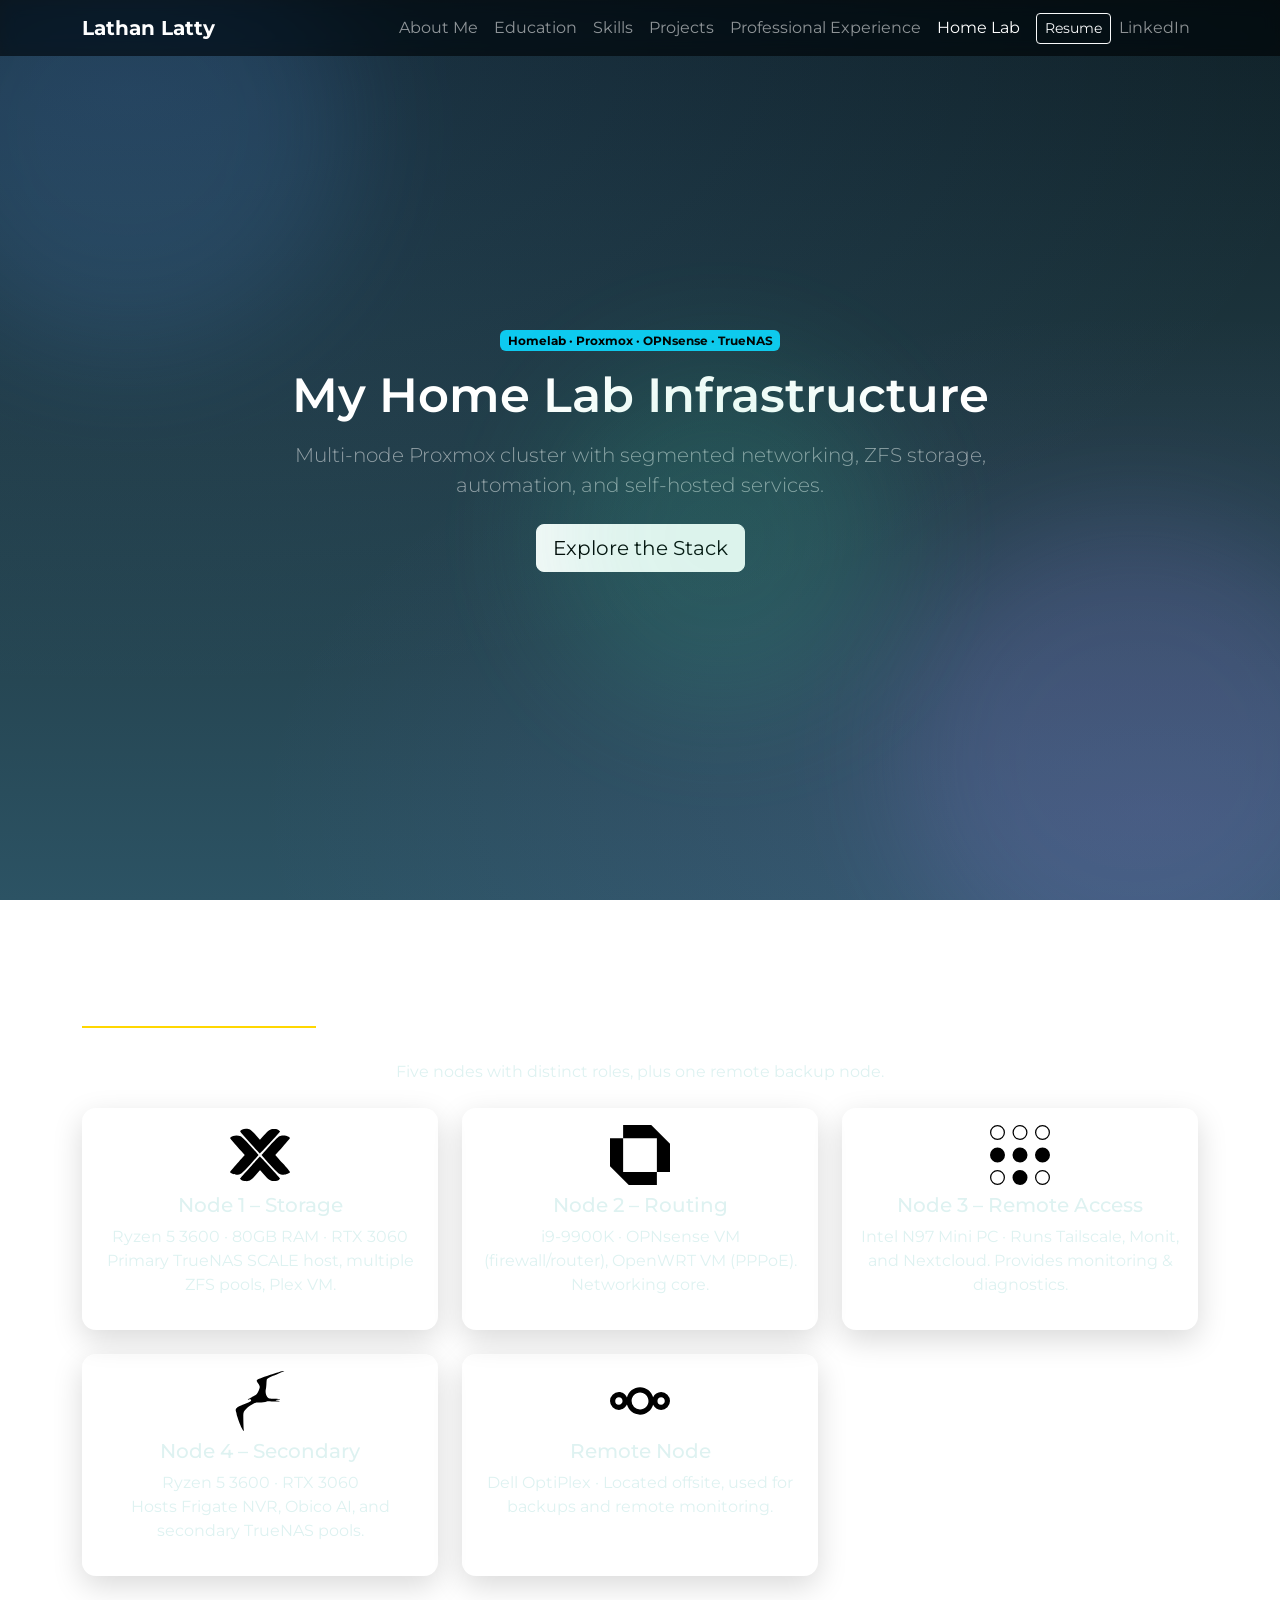
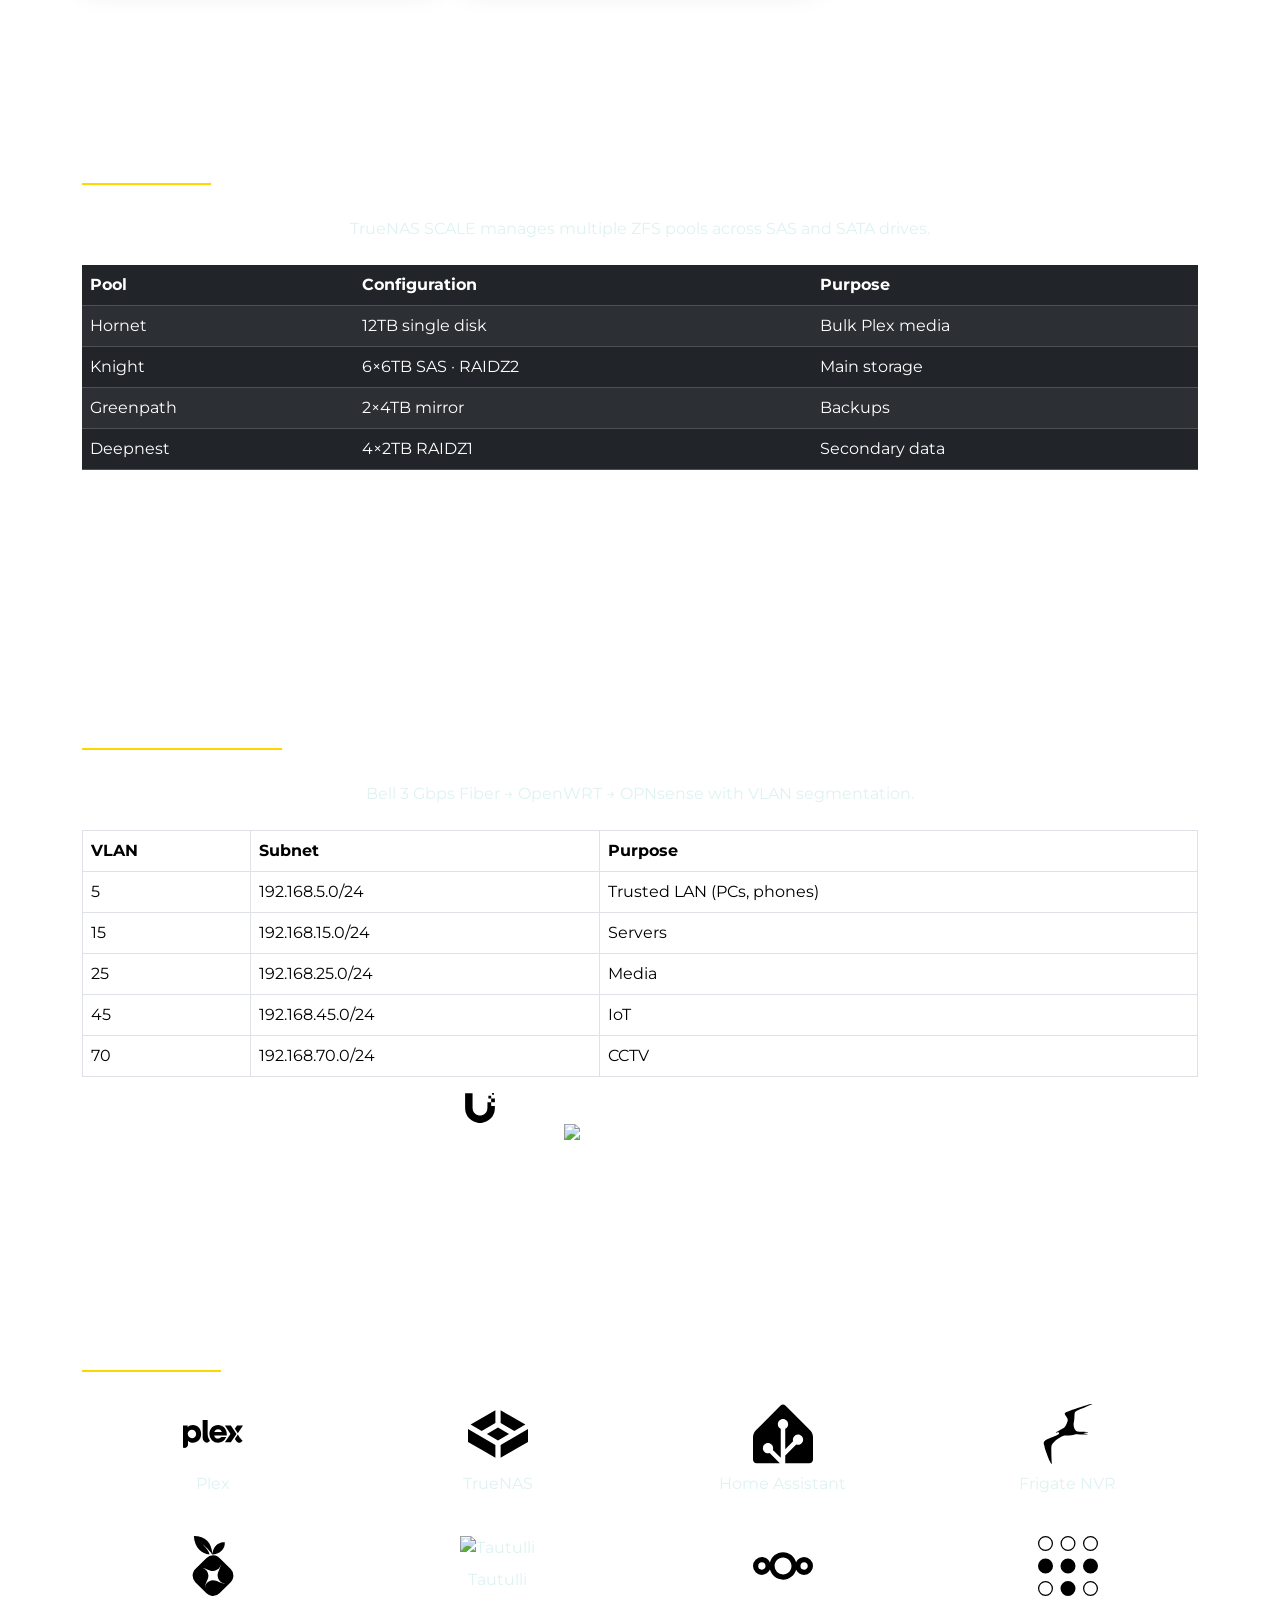
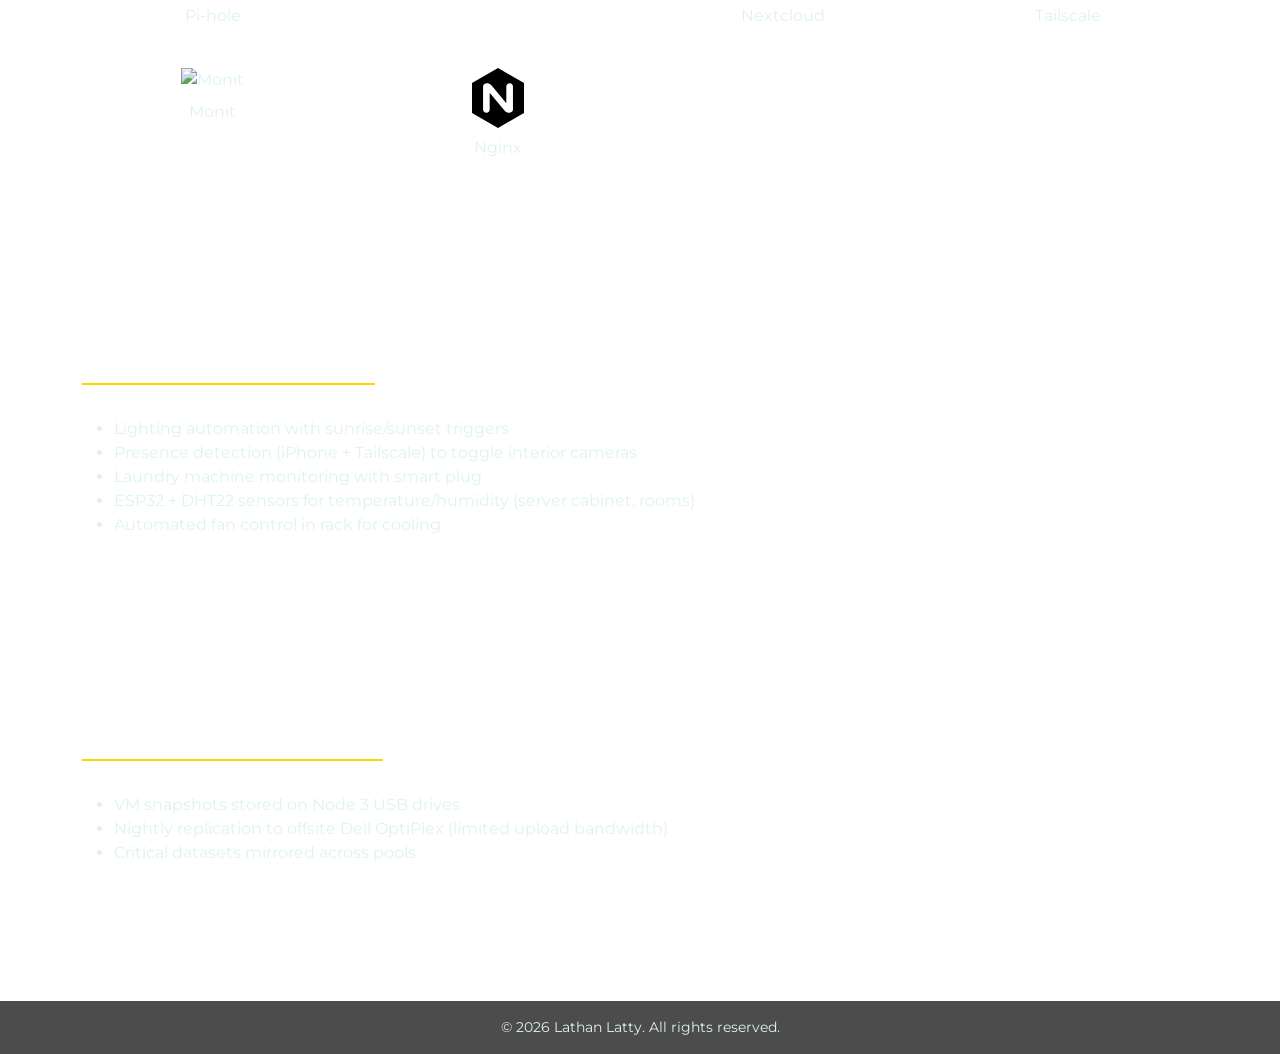
==== Homelab.html @ c97a828f "Sync all files" ====
<!DOCTYPE html>
<html lang="en">
<head>
  <meta charset="UTF-8" />
  <meta name="viewport" content="width=device-width, initial-scale=1" />
  <title>Lathan’s Home Lab</title>

  <!-- Fonts & Bootstrap 5 -->
  <link href="https://fonts.googleapis.com/css2?family=Montserrat:wght@400;600;700&display=swap" rel="stylesheet" />
  <link rel="stylesheet" href="https://cdn.jsdelivr.net/npm/bootstrap@5.3.3/dist/css/bootstrap.min.css" />

  <!-- Shared theme -->
  <link rel="stylesheet" href="styles.css" />
</head>
<body>
  <!-- Scroll progress -->
  <div id="scroll-progress"></div>

  <!-- Navbar -->
  <nav class="navbar navbar-expand-lg navbar-dark bg-dark fixed-top glass-nav">
    <div class="container">
      <a class="navbar-brand fw-bold" href="index.html">Lathan Latty</a>
      <button class="navbar-toggler" type="button" data-bs-toggle="collapse" data-bs-target="#nav"
        aria-controls="nav" aria-expanded="false" aria-label="Toggle navigation">
        <span class="navbar-toggler-icon"></span>
      </button>

      <div id="nav" class="collapse navbar-collapse">
        <ul class="navbar-nav ms-auto align-items-lg-center">
          <li class="nav-item"><a class="nav-link" href="index.html#about">About Me</a></li>
          <li class="nav-item"><a class="nav-link" href="index.html#education">Education</a></li>
          <li class="nav-item"><a class="nav-link" href="index.html#skills">Skills</a></li>
          <li class="nav-item"><a class="nav-link" href="index.html#projects">Projects</a></li>
          <li class="nav-item"><a class="nav-link" href="index.html#experience">Professional Experience</a></li>
          <li class="nav-item"><a class="nav-link active" href="homelab.html">Home Lab</a></li>
          <li class="nav-item ms-lg-2"><a class="btn btn-outline-light btn-sm"
             href="resume/lathan-technical-resume-july-2024.pdf" target="_blank">Resume</a></li>
          <li class="nav-item"><a class="nav-link" target="_blank"
             href="https://www.linkedin.com/in/lathan-l-80581a111/">LinkedIn</a></li>
        </ul>
      </div>
    </div>
  </nav>

  <!-- Hero -->
  <header class="hero d-flex align-items-center">
    <div class="container text-center">
      <p class="badge text-bg-info mb-3">Homelab · Proxmox · OPNsense · TrueNAS</p>
      <h1 class="display-5 fw-semibold mb-3">My Home Lab Infrastructure</h1>
      <p class="lead text-white-50 mx-auto" style="max-width: 800px;">
        Multi-node Proxmox cluster with segmented networking, ZFS storage, automation, and self-hosted services.
      </p>
      <div class="mt-4">
        <a href="#infrastructure" class="btn btn-light btn-lg cta-magnetic">Explore the Stack</a>
      </div>
    </div>
    <div class="blob blob-1"></div>
    <div class="blob blob-2"></div>
    <div class="blob blob-3"></div>
  </header>

  <!-- Infrastructure -->
  <section id="infrastructure" class="section">
    <div class="container">
      <h2 class="section-title">Infrastructure</h2>
      <p class="text-center mb-4">Five nodes with distinct roles, plus one remote backup node.</p>
      <div class="row g-4 text-center">
        <div class="col-md-6 col-lg-4">
          <div class="content-card p-3 h-100">
            <img src="pictures/Logos/Homelab SVG/proxmox.svg" alt="Proxmox" style="max-height:60px;" class="mb-2">
            <h5>Node 1 – Storage</h5>
            <p>Ryzen 5 3600 · 80GB RAM · RTX 3060<br>Primary TrueNAS SCALE host, multiple ZFS pools, Plex VM.</p>
          </div>
        </div>
        <div class="col-md-6 col-lg-4">
          <div class="content-card p-3 h-100">
            <img src="pictures/Logos/Homelab SVG/opnsense.svg" alt="OPNsense" style="max-height:60px;" class="mb-2">
            <h5>Node 2 – Routing</h5>
            <p>i9-9900K · OPNsense VM (firewall/router), OpenWRT VM (PPPoE). Networking core.</p>
          </div>
        </div>
        <div class="col-md-6 col-lg-4">
          <div class="content-card p-3 h-100">
            <img src="pictures/Logos/Homelab SVG/tailscale.svg" alt="Tailscale" style="max-height:60px;" class="mb-2">
            <h5>Node 3 – Remote Access</h5>
            <p>Intel N97 Mini PC · Runs Tailscale, Monit, and Nextcloud. Provides monitoring & diagnostics.</p>
          </div>
        </div>
        <div class="col-md-6 col-lg-4">
          <div class="content-card p-3 h-100">
            <img src="pictures/Logos/Homelab SVG/frigate.svg" alt="Frigate" style="max-height:60px;" class="mb-2">
            <h5>Node 4 – Secondary</h5>
            <p>Ryzen 5 3600 · RTX 3060<br>Hosts Frigate NVR, Obico AI, and secondary TrueNAS pools.</p>
          </div>
        </div>
        <div class="col-md-6 col-lg-4">
          <div class="content-card p-3 h-100">
            <img src="pictures/Logos/Homelab SVG/nextcloud.svg" alt="Nextcloud" style="max-height:60px;" class="mb-2">
            <h5>Remote Node</h5>
            <p>Dell OptiPlex · Located offsite, used for backups and remote monitoring.</p>
          </div>
        </div>
      </div>
    </div>
  </section>

  <!-- Storage -->
  <section id="storage" class="section alt">
    <div class="container">
      <h2 class="section-title">Storage</h2>
      <p class="text-center mb-4">TrueNAS SCALE manages multiple ZFS pools across SAS and SATA drives.</p>
      <div class="table-responsive">
        <table class="table table-dark table-striped">
          <thead><tr><th>Pool</th><th>Configuration</th><th>Purpose</th></tr></thead>
          <tbody>
            <tr><td>Hornet</td><td>12TB single disk</td><td>Bulk Plex media</td></tr>
            <tr><td>Knight</td><td>6×6TB SAS · RAIDZ2</td><td>Main storage</td></tr>
            <tr><td>Greenpath</td><td>2×4TB mirror</td><td>Backups</td></tr>
            <tr><td>Deepnest</td><td>4×2TB RAIDZ1</td><td>Secondary data</td></tr>
          </tbody>
        </table>
      </div>
      <p class="text-center mt-3 text-white-50">Daily scrubs · SMART health monitoring · Offsite replication</p>
    </div>
  </section>

  <!-- Networking -->
  <section id="networking" class="section">
    <div class="container">
      <h2 class="section-title">Networking</h2>
      <p class="text-center mb-4">Bell 3 Gbps Fiber → OpenWRT → OPNsense with VLAN segmentation.</p>
      <div class="table-responsive">
        <table class="table table-bordered">
          <thead><tr><th>VLAN</th><th>Subnet</th><th>Purpose</th></tr></thead>
          <tbody>
            <tr><td>5</td><td>192.168.5.0/24</td><td>Trusted LAN (PCs, phones)</td></tr>
            <tr><td>15</td><td>192.168.15.0/24</td><td>Servers</td></tr>
            <tr><td>25</td><td>192.168.25.0/24</td><td>Media</td></tr>
            <tr><td>45</td><td>192.168.45.0/24</td><td>IoT</td></tr>
            <tr><td>70</td><td>192.168.70.0/24</td><td>CCTV</td></tr>
          </tbody>
        </table>
      </div>
      <p class="text-center text-white-50">
        <img src="pictures/Logos/Homelab SVG/ubiquiti.svg" alt="Ubiquiti" style="max-height:30px;"> Ubiquiti US-24 · Flex 2.5G · YuanLey PoE<br>
        <img src="pictures/Logos/Homelab SVG/unifi.svg" alt="UniFi" style="max-height:30px;"> UniFi 6+ AP
      </p>
    </div>
  </section>

  <!-- Services -->
  <section id="services" class="section alt">
    <div class="container">
      <h2 class="section-title">Services</h2>
      <div class="row text-center g-4">
        <div class="col-6 col-md-3"><img src="pictures/Logos/Homelab SVG/plex.svg" alt="Plex" style="max-height:60px;" class="mb-2"><p>Plex</p></div>
        <div class="col-6 col-md-3"><img src="pictures/Logos/Homelab SVG/truenas.svg" alt="TrueNAS" style="max-height:60px;" class="mb-2"><p>TrueNAS</p></div>
        <div class="col-6 col-md-3"><img src="pictures/Logos/Homelab SVG/homeassistant.svg" alt="Home Assistant" style="max-height:60px;" class="mb-2"><p>Home Assistant</p></div>
        <div class="col-6 col-md-3"><img src="pictures/Logos/Homelab SVG/frigate.svg" alt="Frigate" style="max-height:60px;" class="mb-2"><p>Frigate NVR</p></div>
        <div class="col-6 col-md-3"><img src="pictures/Logos/Homelab SVG/pihole.svg" alt="Pi-hole" style="max-height:60px;" class="mb-2"><p>Pi-hole</p></div>
        <div class="col-6 col-md-3"><img src="pictures/Logos/Homelab SVG/tautulli.svg" alt="Tautulli" style="max-height:60px;" class="mb-2"><p>Tautulli</p></div>
        <div class="col-6 col-md-3"><img src="pictures/Logos/Homelab SVG/nextcloud.svg" alt="Nextcloud" style="max-height:60px;" class="mb-2"><p>Nextcloud</p></div>
        <div class="col-6 col-md-3"><img src="pictures/Logos/Homelab SVG/tailscale.svg" alt="Tailscale" style="max-height:60px;" class="mb-2"><p>Tailscale</p></div>
        <div class="col-6 col-md-3"><img src="pictures/Logos/Homelab SVG/monit.svg" alt="Monit" style="max-height:60px;" class="mb-2"><p>Monit</p></div>
        <div class="col-6 col-md-3"><img src="pictures/Logos/Homelab SVG/nginx.svg" alt="Nginx" style="max-height:60px;" class="mb-2"><p>Nginx</p></div>
      </div>
    </div>
  </section>

  <!-- IoT & Automation -->
  <section id="iot" class="section">
    <div class="container">
      <h2 class="section-title">IoT & Automation</h2>
      <ul>
        <li>Lighting automation with sunrise/sunset triggers</li>
        <li>Presence detection (iPhone + Tailscale) to toggle interior cameras</li>
        <li>Laundry machine monitoring with smart plug</li>
        <li>ESP32 + DHT22 sensors for temperature/humidity (server cabinet, rooms)</li>
        <li>Automated fan control in rack for cooling</li>
      </ul>
    </div>
  </section>

  <!-- Remote & Backup -->
  <section id="remote" class="section alt">
    <div class="container">
      <h2 class="section-title">Remote & Backup</h2>
      <ul>
        <li>VM snapshots stored on Node 3 USB drives</li>
        <li>Nightly replication to offsite Dell OptiPlex (limited upload bandwidth)</li>
        <li>Critical datasets mirrored across pools</li>
      </ul>
      <p class="text-center mt-3 text-white-50">Backup Strategy: 3-2-1 rule → 3 copies · 2 media · 1 offsite</p>
    </div>
  </section>

  <!-- Footer -->
  <footer class="py-3 text-center small">
    <div class="container">
      © <span id="year"></span> Lathan Latty. All rights reserved.
    </div>
  </footer>

  <!-- Scripts -->
  <script src="https://cdn.jsdelivr.net/npm/bootstrap@5.3.3/dist/js/bootstrap.bundle.min.js"></script>
  <script src="script.js"></script>
</body>
</html>
---- styles.css ----
/* === THEME VARIABLES === */
:root {
  --bg1: #0f2027;
  --bg2: #203a43;
  --bg3: #2c5364;
  --ink: #DEF2F1;
  --ink-d: #17252A;
  --brand: #2b7a78;
  --brand-2: #3AAFA9;
  --accent: #ffd700;
}

/* === GLOBAL BASE === */
html, body {
  height: 100%;
}
body {
  margin: 0;
  font-family: 'Montserrat', sans-serif;
  color: var(--ink);
  background: linear-gradient(180deg, var(--bg1), var(--bg2), var(--bg3));
  background-attachment: fixed; /* smooth scrolling effect */
  overflow-x: hidden;
}

/* === SCROLL PROGRESS BAR === */
#scroll-progress {
  position: fixed;
  top: 0; left: 0;
  height: 3px;
  width: 0%;
  background: linear-gradient(90deg,#22d3ee,#a78bfa,#34d399);
  z-index: 2000;
}

/* === NAVBAR === */
.glass-nav {
  backdrop-filter: saturate(140%) blur(8px);
  background: rgba(0,0,0,.6) !important;
}
.navbar { z-index: 1030; }

/* === HERO === */
.hero {
  position: relative;
  min-height: 100vh;
  text-align: center;
  color: #fff;
  overflow: hidden;
  background: radial-gradient(1200px 600px at 10% 10%, rgba(96,165,250,.13), transparent),
              radial-gradient(900px 500px at 90% 90%, rgba(167,139,250,.12), transparent);
}
.hero .display-5 { opacity: 1; transform: none; }

.blob { position: absolute; border-radius: 9999px; filter: blur(60px); opacity: .7; pointer-events: none; }
.blob-1 { top: -6rem; left: -6rem; width: 28rem; height: 28rem; background: #60a5fa33; animation: float 14s ease-in-out infinite; }
.blob-2 { right: -6rem; bottom: -6rem; width: 30rem; height: 30rem; background: #a78bfa33; animation: float 18s ease-in-out infinite reverse; }
.blob-3 { right: 30%; top: 40%; width: 22rem; height: 22rem; background: #34d39933; animation: pulse 16s ease-in-out infinite; }

@keyframes float { 0%{transform:translate(0,0)} 50%{transform:translate(20px,-12px)} 100%{transform:translate(0,0)} }
@keyframes pulse { 0%{transform:scale(1)} 50%{transform:scale(1.08)} 100%{transform:scale(1)} }

.cta-magnetic { position: relative; overflow: hidden; }
.cta-magnetic::after {
  content: ""; position: absolute; inset: 0; transform: translateX(-110%);
  background: linear-gradient(90deg,transparent,rgba(255,255,255,.6),transparent);
  transition: transform .7s ease; opacity: .8;
}
.cta-magnetic:hover::after { transform: translateX(110%); }

/* === SECTIONS === */
.section { padding: 80px 0; background: transparent; }
.section.alt { background: transparent; }
.section-title {
  text-align: center;
  margin-bottom: 32px;
  color: #fff;
  font-weight: 700;
  border-bottom: 2px solid var(--accent);
  display: inline-block;
  padding-bottom: 8px;
}

/* === CONTENT CARDS === */
.content-card {
  background: rgba(255,255,255,.06);
  border: 1px solid rgba(255,255,255,.12);
  border-radius: 14px;
  padding: 24px;
  box-shadow: 0 10px 30px rgba(0,0,0,.15);
}

/* === EXPERIENCE LOGOS (fix squished logos) === */
.exp-logo {
  flex: 0 0 80px;                  /* reserve space for logo */
  width: 80px; height: 80px;
  display: flex; align-items: center; justify-content: center;
  background: rgba(255,255,255,.06);
  border: 1px solid rgba(255,255,255,.12);
  border-radius: 12px;             /* soft square */
  overflow: hidden;
}

.exp-logo img {
  max-width: 100%; max-height: 100%;
  width: auto; height: auto;       /* keep aspect ratio */
  object-fit: contain;             /* fit inside box without distortion */
  border-radius: 0;                /* no forced rounding on the image */
}

/* Smaller container on mobile */
@media (max-width: 480px){
  .exp-logo { flex-basis: 64px; width: 64px; height: 64px; }
}

/* === TIMELINE (fix squished logos) === */
.timeline { position: relative; max-width: 900px; margin: 0 auto; }
.timeline::before {
  content: ""; position: absolute; top: 0; bottom: 0; left: 15px; width: 4px;
  background: #ffffff33; border-radius: 2px;
}

.timeline-item {
  display: flex; gap: 16px; margin-bottom: 20px; position: relative;
  align-items: center;                 /* center icon + text vertically */
}

.timeline-icon {
  flex: 0 0 56px;                      /* fixed space for the icon */
  width: 56px; height: 56px;
  display: flex; align-items: center; justify-content: center;
  background: rgba(255,255,255,.06);
  border: 1px solid rgba(255,255,255,.12);
  border-radius: 12px;                  /* soft square; avoids weird cropping */
  overflow: hidden;
}

.timeline-icon img {
  max-width: 100%; max-height: 100%;
  width: auto; height: auto;           /* preserve aspect ratio */
  object-fit: contain;                  /* fit inside without distortion */
  border-radius: 0;                     /* no forced circle */
}

/* mobile: make the icon a bit smaller so text has room */
@media (max-width: 480px){
  .timeline-icon { flex-basis: 48px; width: 48px; height: 48px; }
}

/* === SKILLS === */
.skill-item { cursor: default; position: relative; z-index: 1; }
.skill-item .logo {
  width: 140px; height: auto;
  transition: transform .3s, filter .3s;
  display: block; margin: 0 auto;
}
.skill-item .logo:hover { transform: scale(1.07); filter: drop-shadow(0 0 10px #0dcaf0); }
.skill-item::after { pointer-events: none; }

/* === PROJECTS === */
.project img { border-radius: 12px; }

/* === CONTACT & FOOTER === */
.link-light { text-decoration: none; }
.link-light:hover { text-decoration: underline; }
footer { background: rgba(0,0,0,.7); }

/* === REVEAL ANIMATION === */
.reveal { opacity: 0; transform: translateY(28px); transition: opacity .6s ease, transform .6s ease; }
.reveal.visible { opacity: 1; transform: translateY(0); }

/* === RESPONSIVE TWEAKS === */
@media (max-width: 992px) {
  .skill-item .logo { width: 110px; }
}
@media (max-width: 576px) {
  .hero .display-5 { font-size: 1.9rem; }
  .section { padding: 64px 0; }
  .section-title { font-size: 1.6rem; }
  .skill-item .logo { width: 92px; }
}

/* === GLOBAL IMAGE RULE === */
img { max-width: 100%; height: auto; }

.homelab-logos {
  display: grid;
  grid-template-columns: repeat(auto-fit, minmax(60px, 1fr));
  gap: 20px;
  margin-top: 20px;
  justify-items: center;
  align-items: center;
}

.homelab-logos img {
  width: 50px;
  height: 50px;
  object-fit: contain;  /* keeps SVG aspect ratio */
  transition: transform 0.2s ease, filter 0.2s ease;
  filter: brightness(0) invert(1); /* force white */
}

.homelab-logos img:hover {
  transform: scale(1.2);
  filter: none; /* show original SVG colors on hover */
}
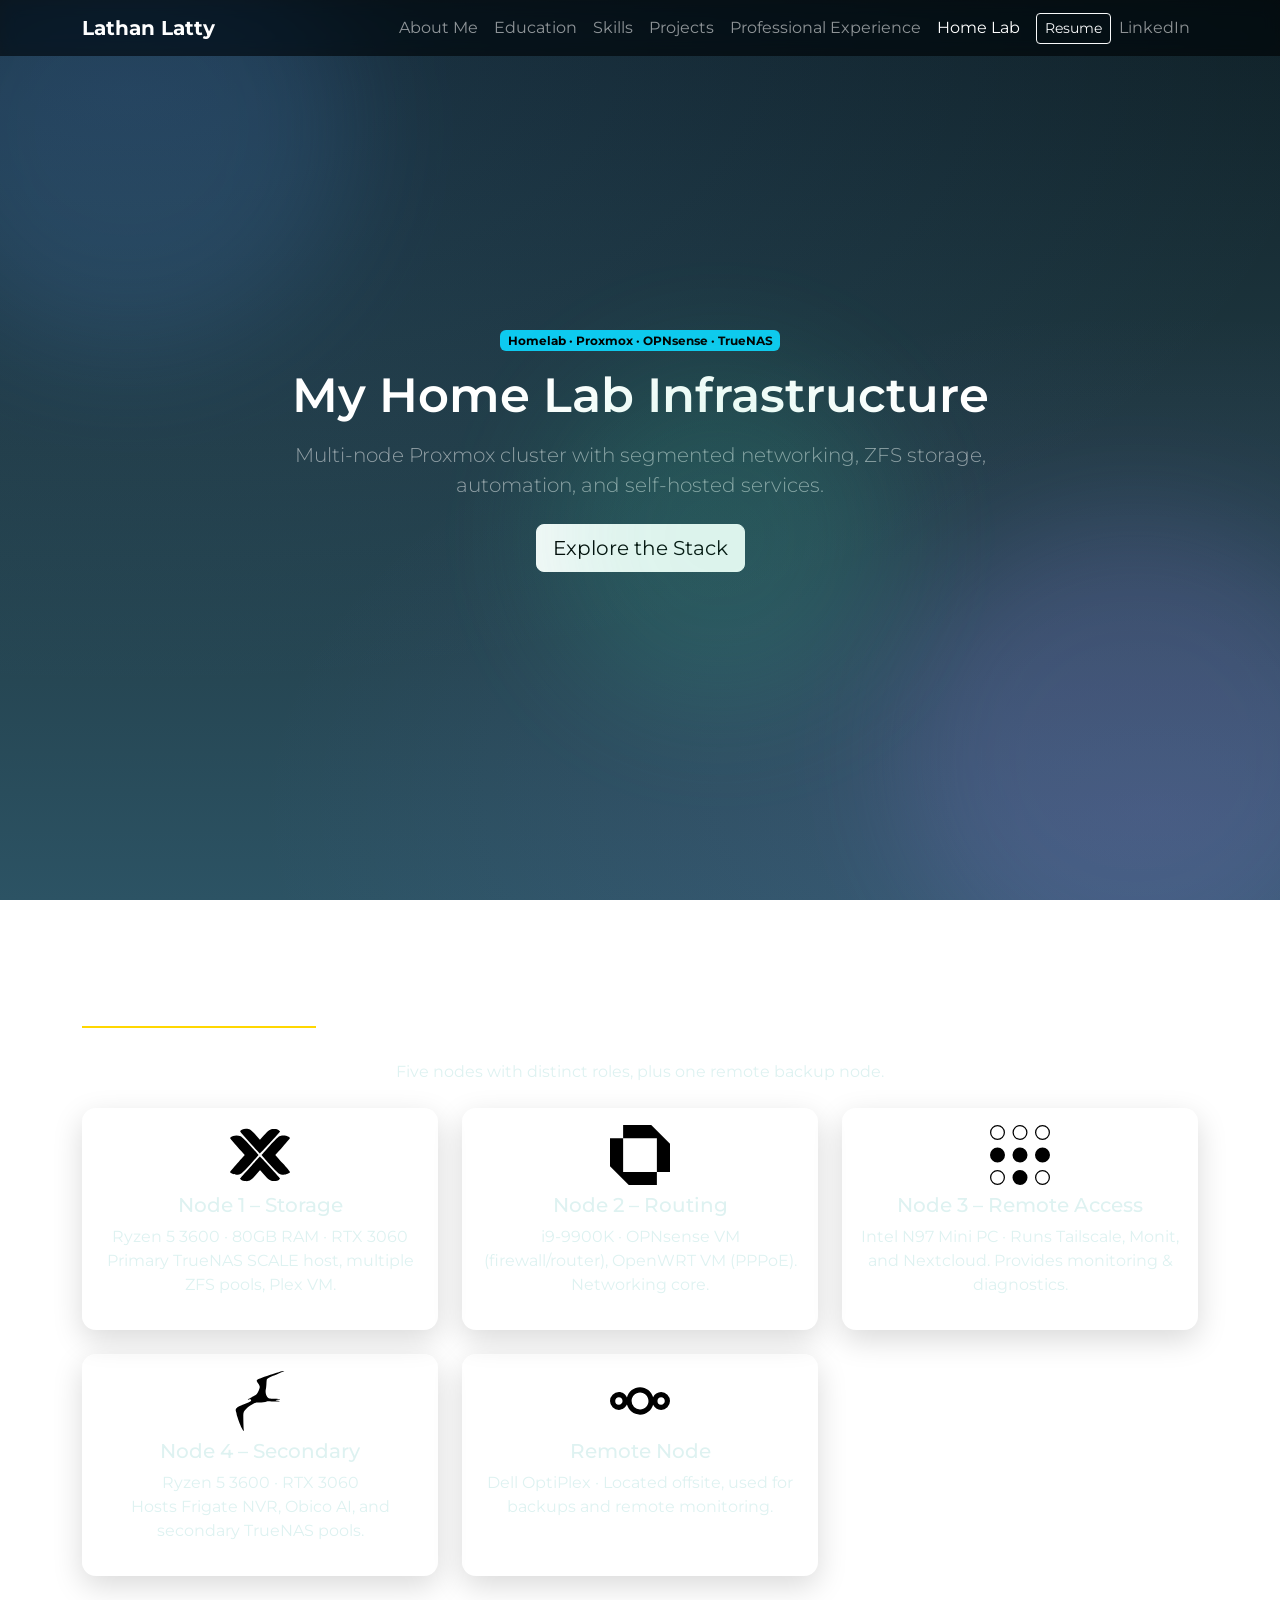
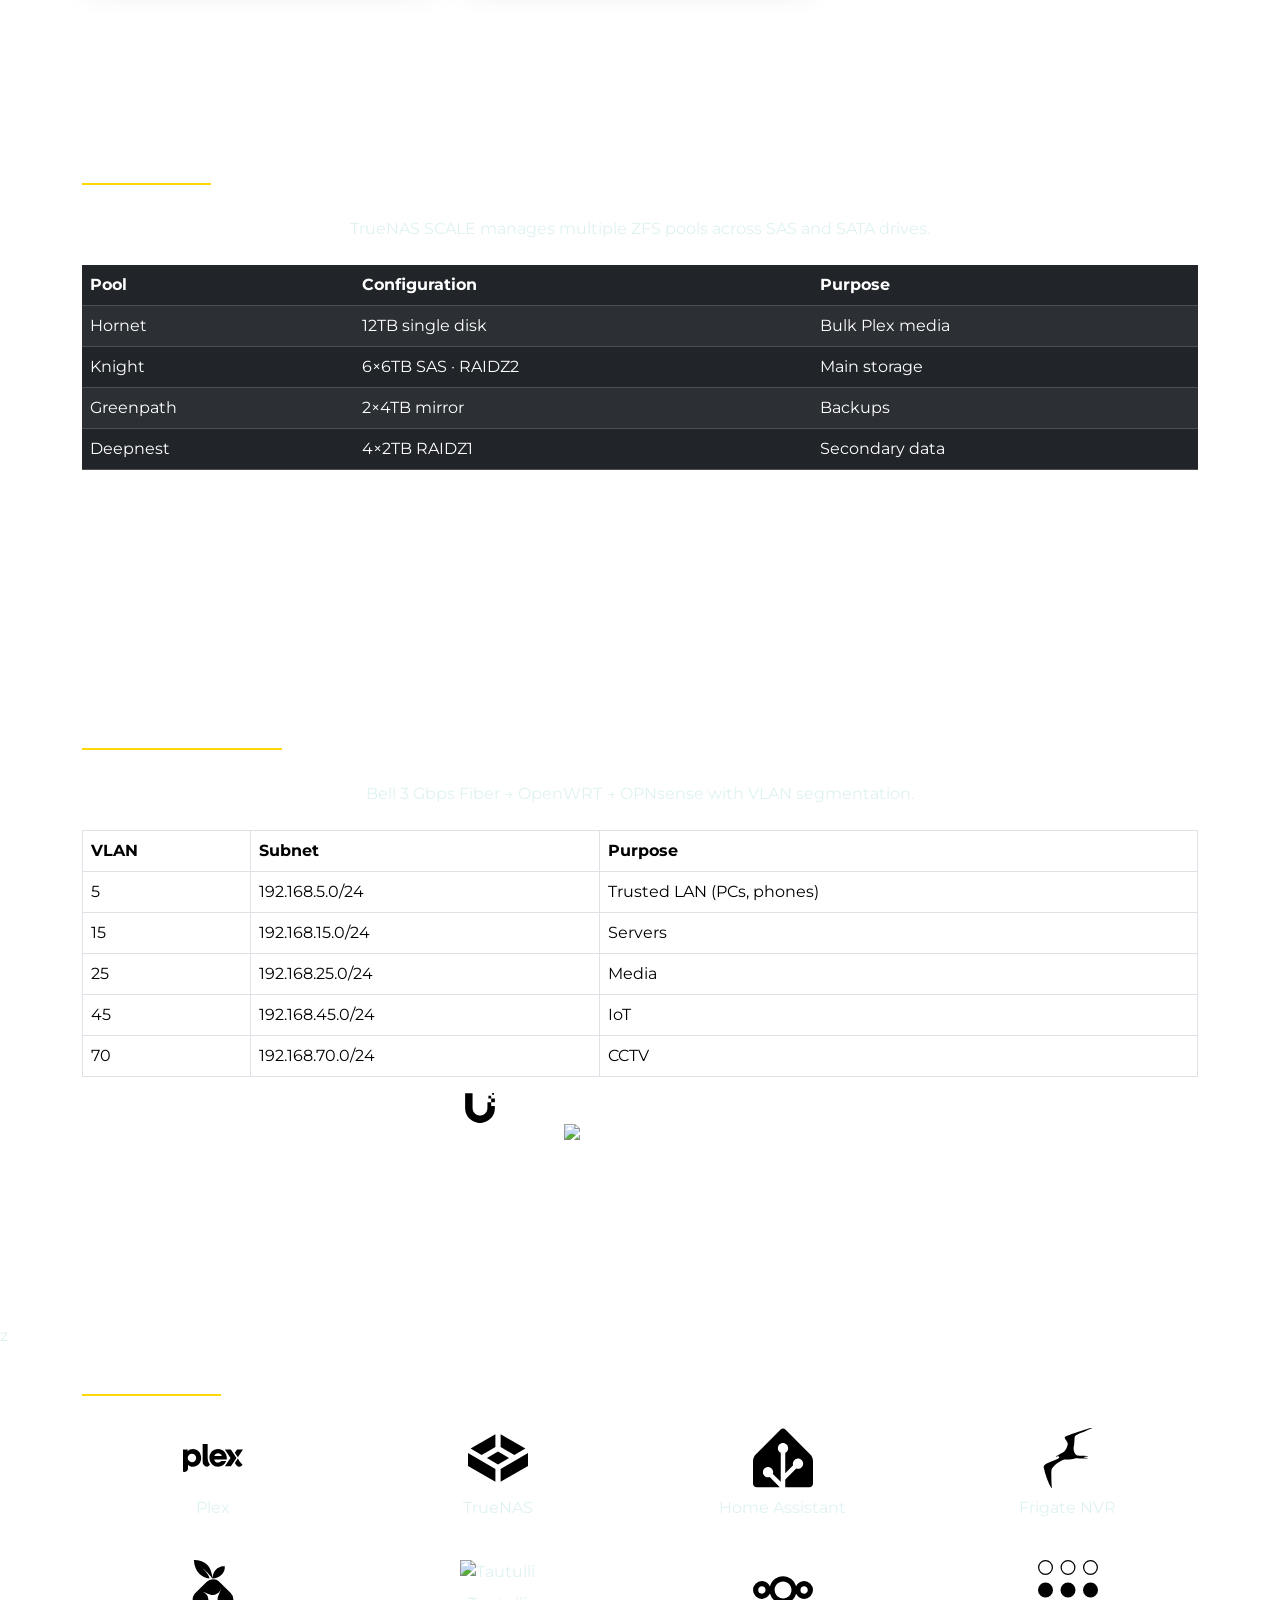
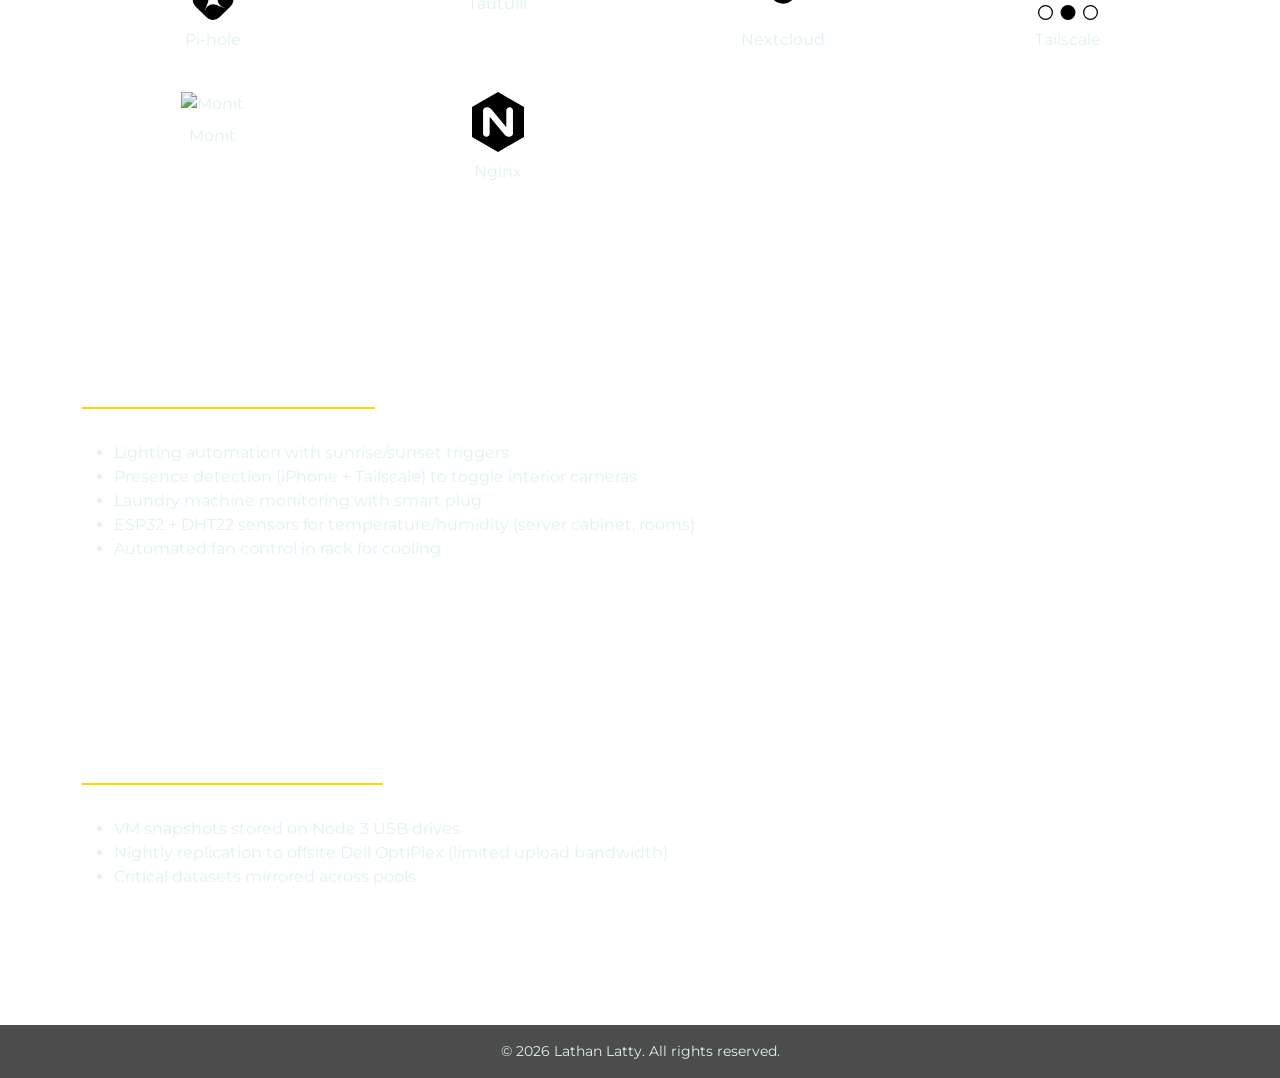
==== commit 2f845482: "Update homepage and images" ====
--- a/Homelab.html
+++ b/Homelab.html
@@ -149,7 +149,7 @@
   </section>
 
   <!-- Services -->
-  <section id="services" class="section alt">
+  <section id="services" class="section alt">z
     <div class="container">
       <h2 class="section-title">Services</h2>
       <div class="row text-center g-4">
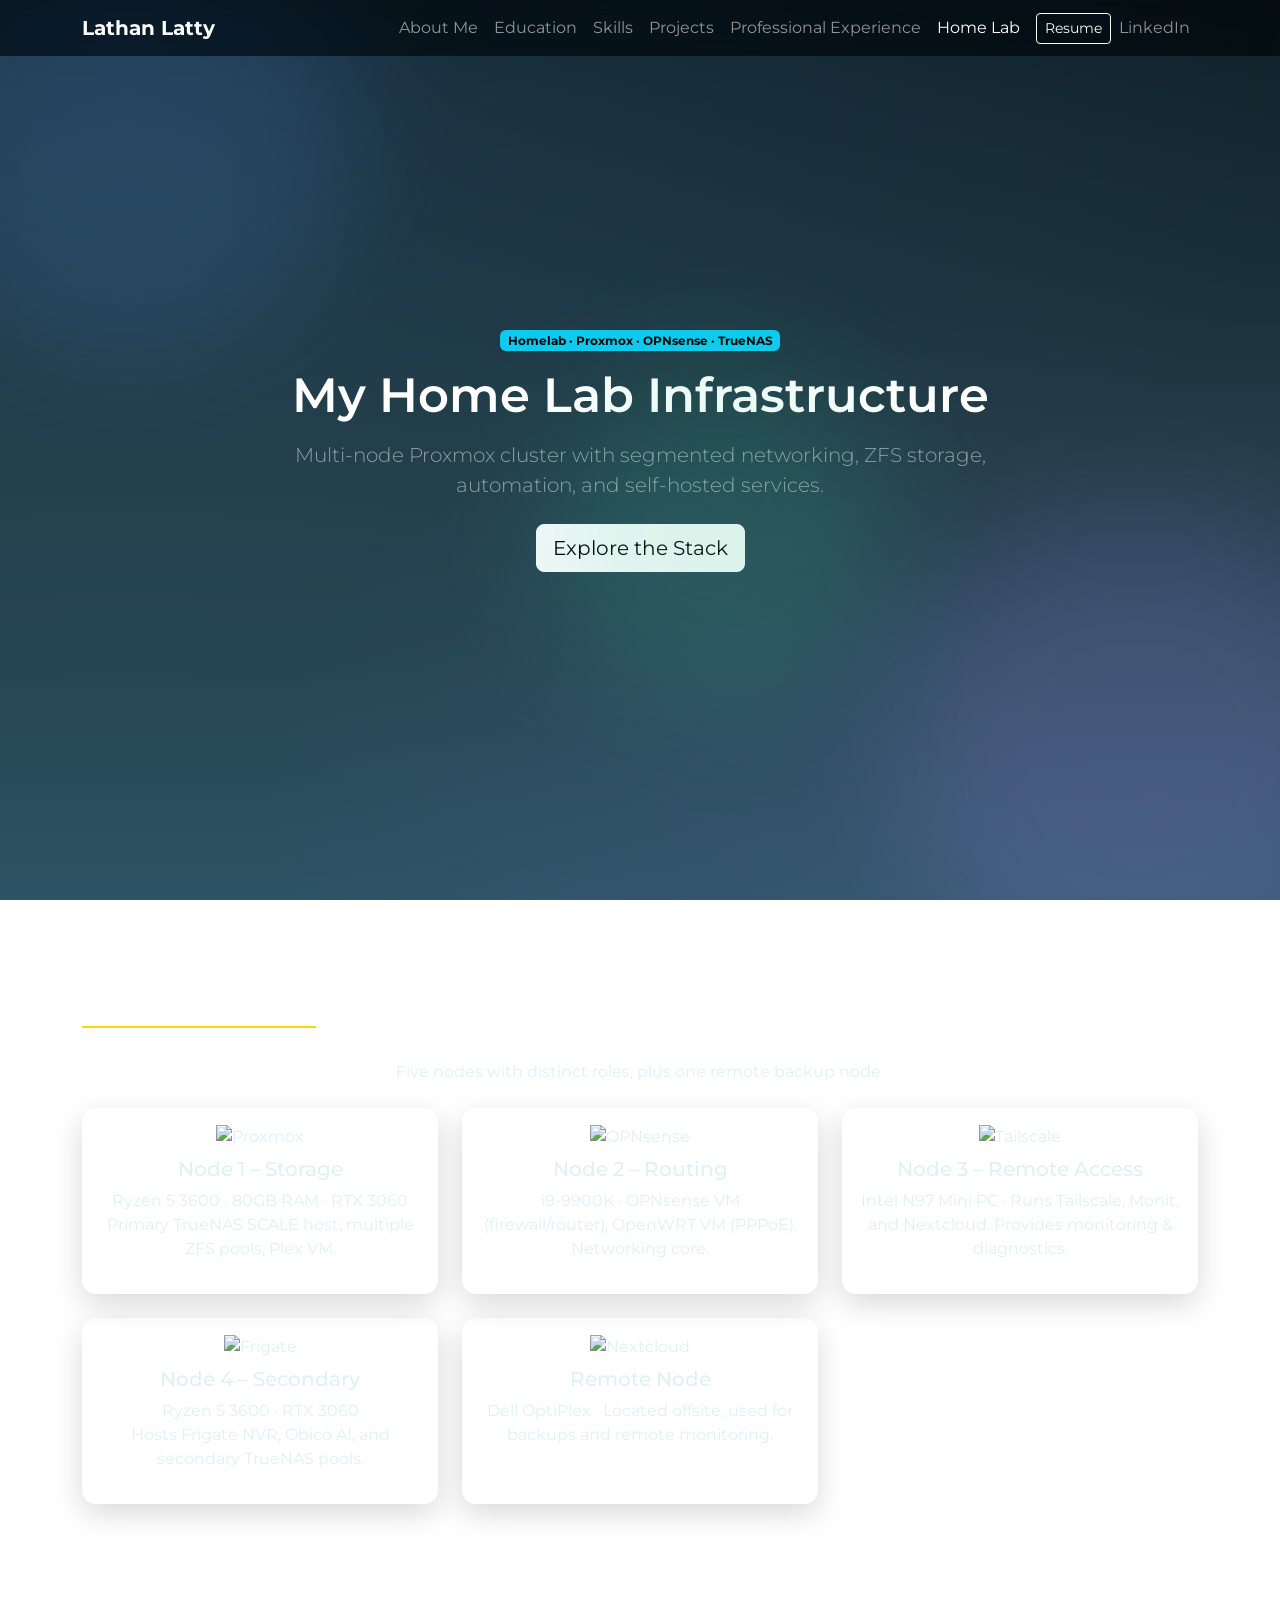
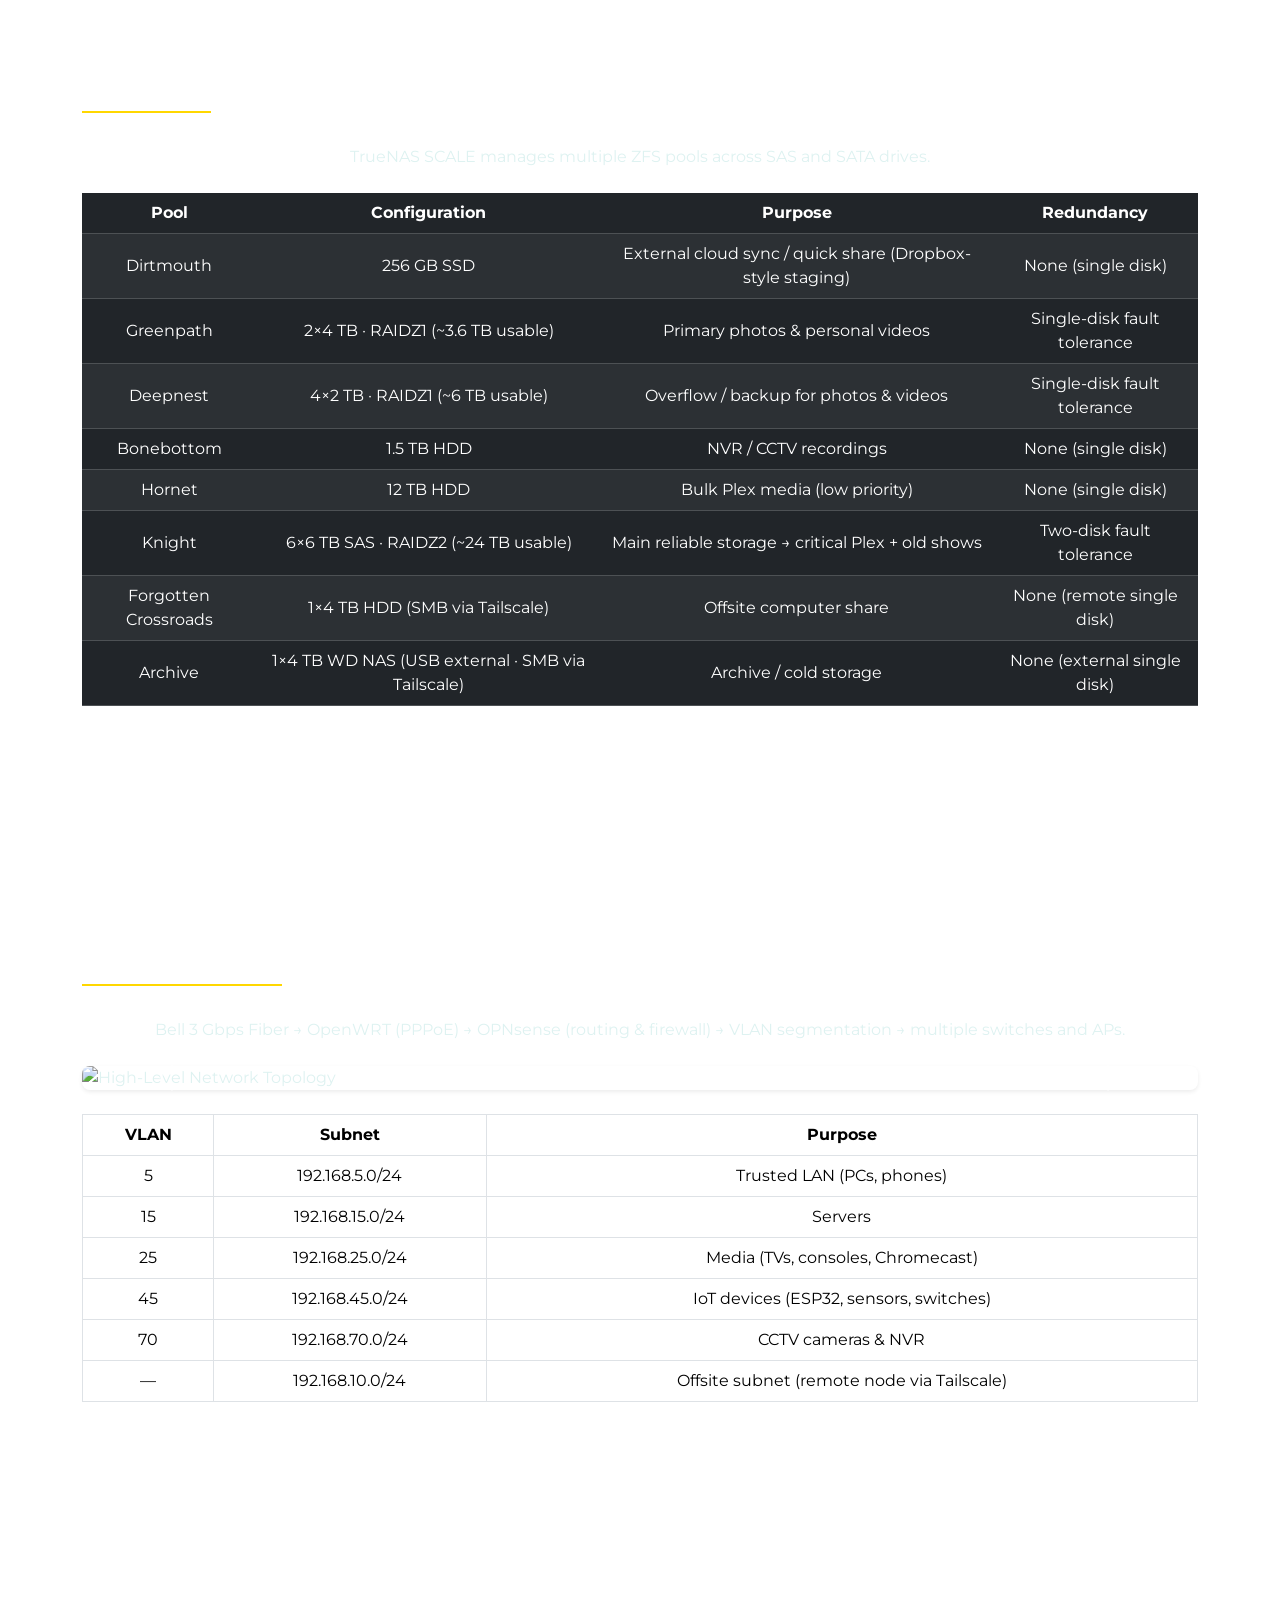
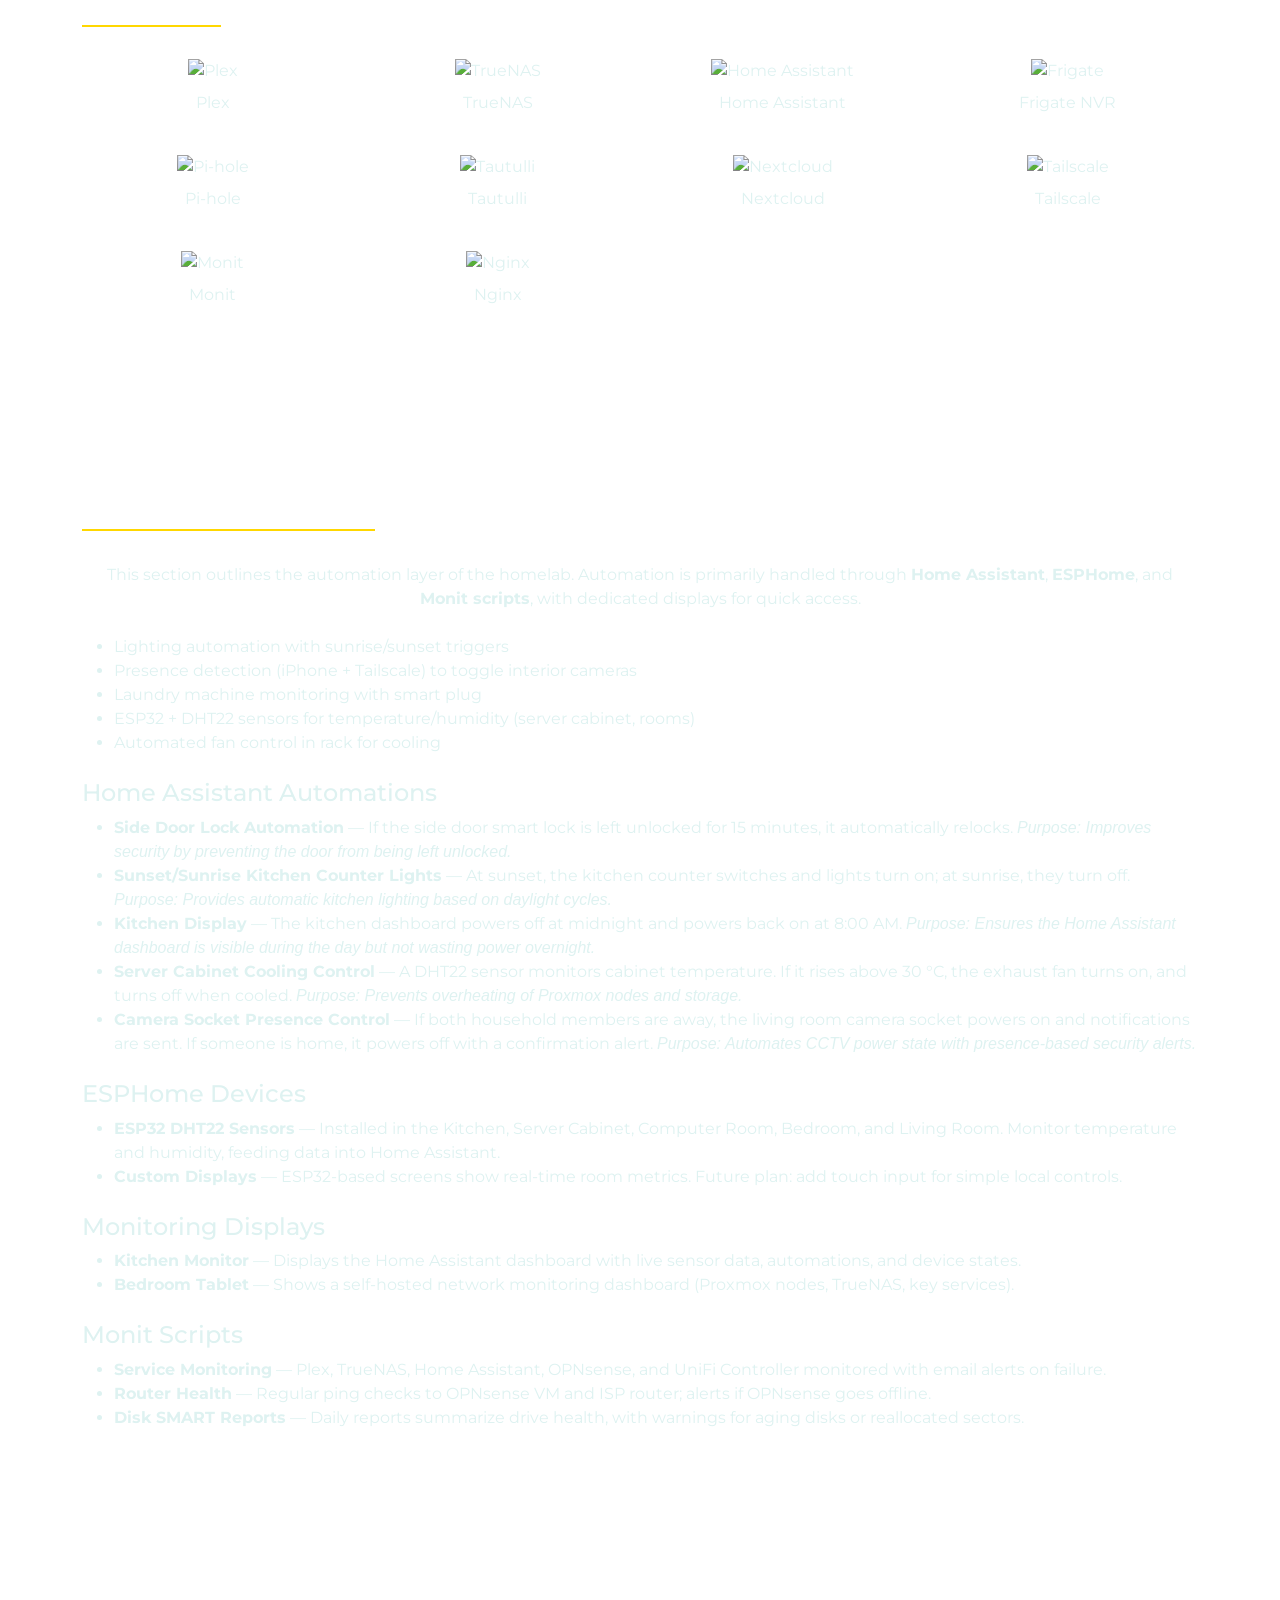
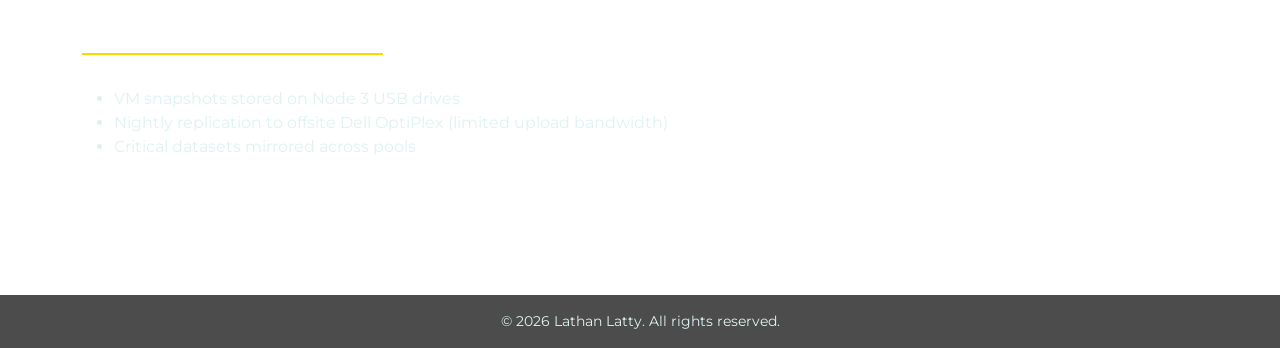
==== commit 1c5d0149: "Update Homelab.html" ====
--- a/Homelab.html
+++ b/Homelab.html
@@ -60,126 +60,312 @@
   </header>
 
   <!-- Infrastructure -->
-  <section id="infrastructure" class="section">
-    <div class="container">
-      <h2 class="section-title">Infrastructure</h2>
-      <p class="text-center mb-4">Five nodes with distinct roles, plus one remote backup node.</p>
-      <div class="row g-4 text-center">
-        <div class="col-md-6 col-lg-4">
-          <div class="content-card p-3 h-100">
-            <img src="pictures/Logos/Homelab SVG/proxmox.svg" alt="Proxmox" style="max-height:60px;" class="mb-2">
-            <h5>Node 1 – Storage</h5>
-            <p>Ryzen 5 3600 · 80GB RAM · RTX 3060<br>Primary TrueNAS SCALE host, multiple ZFS pools, Plex VM.</p>
+<section id="infrastructure" class="section">
+  <div class="container">
+    <h2 class="section-title">Infrastructure</h2>
+    <p class="text-center mb-4">Five nodes with distinct roles, plus one remote backup node.</p>
+    <div class="row g-4 text-center">
+      
+      <div class="col-md-6 col-lg-4">
+        <div class="content-card p-3 h-100">
+          <img src="pictures/logos/homelab-svg/proxmox.svg" alt="Proxmox" style="max-height:60px;" class="mb-2">
+          <h5>Node 1 – Storage</h5>
+          <p>Ryzen 5 3600 · 80GB RAM · RTX 3060<br>Primary TrueNAS SCALE host, multiple ZFS pools, Plex VM.</p>
+        </div>
+      </div>
+
+      <div class="col-md-6 col-lg-4">
+        <div class="content-card p-3 h-100">
+          <img src="pictures/logos/homelab-svg/opnsense.svg" alt="OPNsense" style="max-height:60px;" class="mb-2">
+          <h5>Node 2 – Routing</h5>
+          <p>i9-9900K · OPNsense VM (firewall/router), OpenWRT VM (PPPoE). Networking core.</p>
+        </div>
+      </div>
+
+      <div class="col-md-6 col-lg-4">
+        <div class="content-card p-3 h-100">
+          <img src="pictures/logos/homelab-svg/tailscale.svg" alt="Tailscale" style="max-height:60px;" class="mb-2">
+          <h5>Node 3 – Remote Access</h5>
+          <p>Intel N97 Mini PC · Runs Tailscale, Monit, and Nextcloud. Provides monitoring & diagnostics.</p>
+        </div>
+      </div>
+
+      <div class="col-md-6 col-lg-4">
+        <div class="content-card p-3 h-100">
+          <img src="pictures/logos/homelab-svg/frigate.svg" alt="Frigate" style="max-height:60px;" class="mb-2">
+          <h5>Node 4 – Secondary</h5>
+          <p>Ryzen 5 3600 · RTX 3060<br>Hosts Frigate NVR, Obico AI, and secondary TrueNAS pools.</p>
+        </div>
+      </div>
+
+      <div class="col-md-6 col-lg-4">
+        <div class="content-card p-3 h-100">
+          <img src="pictures/logos/homelab-svg/nextcloud.svg" alt="Nextcloud" style="max-height:60px;" class="mb-2">
+          <h5>Remote Node</h5>
+          <p>Dell OptiPlex · Located offsite, used for backups and remote monitoring.</p>
+        </div>
+      </div>
+
+    </div>
+  </div>
+</section>
+
+<!-- Storage -->
+<section id="storage" class="section alt">
+  <div class="container">
+    <h2 class="section-title">Storage</h2>
+    <p class="text-center mb-4">TrueNAS SCALE manages multiple ZFS pools across SAS and SATA drives.</p>
+    <div class="table-responsive">
+      <table class="table table-dark table-striped align-middle text-center">
+        <thead>
+          <tr>
+            <th>Pool</th>
+            <th>Configuration</th>
+            <th>Purpose</th>
+            <th>Redundancy</th>
+          </tr>
+        </thead>
+        <tbody>
+          <tr>
+            <td>Dirtmouth</td>
+            <td>256&nbsp;GB SSD</td>
+            <td>External cloud sync / quick share (Dropbox-style staging)</td>
+            <td>None (single disk)</td>
+          </tr>
+          <tr>
+            <td>Greenpath</td>
+            <td>2×4&nbsp;TB · RAIDZ1 (~3.6&nbsp;TB usable)</td>
+            <td>Primary photos & personal videos</td>
+            <td>Single-disk fault tolerance</td>
+          </tr>
+          <tr>
+            <td>Deepnest</td>
+            <td>4×2&nbsp;TB · RAIDZ1 (~6&nbsp;TB usable)</td>
+            <td>Overflow / backup for photos & videos</td>
+            <td>Single-disk fault tolerance</td>
+          </tr>
+          <tr>
+            <td>Bonebottom</td>
+            <td>1.5&nbsp;TB HDD</td>
+            <td>NVR / CCTV recordings</td>
+            <td>None (single disk)</td>
+          </tr>
+          <tr>
+            <td>Hornet</td>
+            <td>12&nbsp;TB HDD</td>
+            <td>Bulk Plex media (low priority)</td>
+            <td>None (single disk)</td>
+          </tr>
+          <tr>
+            <td>Knight</td>
+            <td>6×6&nbsp;TB SAS · RAIDZ2 (~24&nbsp;TB usable)</td>
+            <td>Main reliable storage → critical Plex + old shows</td>
+            <td>Two-disk fault tolerance</td>
+          </tr>
+          <tr>
+            <td>Forgotten Crossroads</td>
+            <td>1×4&nbsp;TB HDD (SMB via Tailscale)</td>
+            <td>Offsite computer share</td>
+            <td>None (remote single disk)</td>
+          </tr>
+          <tr>
+            <td>Archive</td>
+            <td>1×4&nbsp;TB WD NAS (USB external · SMB via Tailscale)</td>
+            <td>Archive / cold storage</td>
+            <td>None (external single disk)</td>
+          </tr>
+        </tbody>
+      </table>
+    </div>
+    <p class="text-center mt-3 text-white-50">Daily scrubs · SMART health monitoring · Offsite replication</p>
+  </div>
+</section>
+
+ <!-- Networking -->
+<section id="networking" class="section">
+  <div class="container">
+    <h2 class="section-title">Networking</h2>
+    <p class="text-center mb-4">
+      Bell 3 Gbps Fiber → OpenWRT (PPPoE) → OPNsense (routing & firewall) → VLAN segmentation → multiple switches and APs.
+    </p>
+
+    <!-- Carousel -->
+    <div id="networkCarousel" class="carousel slide shadow-sm rounded-3" data-bs-ride="carousel" data-bs-interval="5000">
+      <div class="carousel-inner">
+
+        <!-- Slide 1 -->
+        <div class="carousel-item active">
+          <img src="pictures/project-images/homelab/lathans-network-map.updated-drawio-1.png" 
+               class="d-block w-100 rounded-3" alt="High-Level Network Topology">
+          <div class="carousel-caption d-none d-md-block">
+            <h5>High-Level Network Flow</h5>
+            <p>ISP Router → OpenWRT PPPoE → OPNsense VLAN Router → Switches & Access Points</p>
           </div>
         </div>
-        <div class="col-md-6 col-lg-4">
-          <div class="content-card p-3 h-100">
-            <img src="pictures/Logos/Homelab SVG/opnsense.svg" alt="OPNsense" style="max-height:60px;" class="mb-2">
-            <h5>Node 2 – Routing</h5>
-            <p>i9-9900K · OPNsense VM (firewall/router), OpenWRT VM (PPPoE). Networking core.</p>
+
+        <!-- Slide 2 -->
+        <div class="carousel-item">
+          <img src="pictures/project-images/homelab/lathans-network-map.updated-drawio-3.png" 
+               class="d-block w-100 rounded-3" alt="Rack Layout and Patch Panel">
+          <div class="carousel-caption d-none d-md-block">
+            <h5>Rack & Patch Panel View</h5>
+            <p>Color-coded cabling with Ubiquiti, YuanLey, and Proxmox nodes in the rack layout.</p>
           </div>
         </div>
-        <div class="col-md-6 col-lg-4">
-          <div class="content-card p-3 h-100">
-            <img src="pictures/Logos/Homelab SVG/tailscale.svg" alt="Tailscale" style="max-height:60px;" class="mb-2">
-            <h5>Node 3 – Remote Access</h5>
-            <p>Intel N97 Mini PC · Runs Tailscale, Monit, and Nextcloud. Provides monitoring & diagnostics.</p>
-          </div>
-        </div>
-        <div class="col-md-6 col-lg-4">
-          <div class="content-card p-3 h-100">
-            <img src="pictures/Logos/Homelab SVG/frigate.svg" alt="Frigate" style="max-height:60px;" class="mb-2">
-            <h5>Node 4 – Secondary</h5>
-            <p>Ryzen 5 3600 · RTX 3060<br>Hosts Frigate NVR, Obico AI, and secondary TrueNAS pools.</p>
-          </div>
-        </div>
-        <div class="col-md-6 col-lg-4">
-          <div class="content-card p-3 h-100">
-            <img src="pictures/Logos/Homelab SVG/nextcloud.svg" alt="Nextcloud" style="max-height:60px;" class="mb-2">
-            <h5>Remote Node</h5>
-            <p>Dell OptiPlex · Located offsite, used for backups and remote monitoring.</p>
-          </div>
-        </div>
-      </div>
-    </div>
-  </section>
-
-  <!-- Storage -->
-  <section id="storage" class="section alt">
-    <div class="container">
-      <h2 class="section-title">Storage</h2>
-      <p class="text-center mb-4">TrueNAS SCALE manages multiple ZFS pools across SAS and SATA drives.</p>
-      <div class="table-responsive">
-        <table class="table table-dark table-striped">
-          <thead><tr><th>Pool</th><th>Configuration</th><th>Purpose</th></tr></thead>
-          <tbody>
-            <tr><td>Hornet</td><td>12TB single disk</td><td>Bulk Plex media</td></tr>
-            <tr><td>Knight</td><td>6×6TB SAS · RAIDZ2</td><td>Main storage</td></tr>
-            <tr><td>Greenpath</td><td>2×4TB mirror</td><td>Backups</td></tr>
-            <tr><td>Deepnest</td><td>4×2TB RAIDZ1</td><td>Secondary data</td></tr>
-          </tbody>
-        </table>
-      </div>
-      <p class="text-center mt-3 text-white-50">Daily scrubs · SMART health monitoring · Offsite replication</p>
-    </div>
-  </section>
-
-  <!-- Networking -->
-  <section id="networking" class="section">
-    <div class="container">
-      <h2 class="section-title">Networking</h2>
-      <p class="text-center mb-4">Bell 3 Gbps Fiber → OpenWRT → OPNsense with VLAN segmentation.</p>
-      <div class="table-responsive">
-        <table class="table table-bordered">
-          <thead><tr><th>VLAN</th><th>Subnet</th><th>Purpose</th></tr></thead>
-          <tbody>
-            <tr><td>5</td><td>192.168.5.0/24</td><td>Trusted LAN (PCs, phones)</td></tr>
-            <tr><td>15</td><td>192.168.15.0/24</td><td>Servers</td></tr>
-            <tr><td>25</td><td>192.168.25.0/24</td><td>Media</td></tr>
-            <tr><td>45</td><td>192.168.45.0/24</td><td>IoT</td></tr>
-            <tr><td>70</td><td>192.168.70.0/24</td><td>CCTV</td></tr>
-          </tbody>
-        </table>
-      </div>
-      <p class="text-center text-white-50">
-        <img src="pictures/Logos/Homelab SVG/ubiquiti.svg" alt="Ubiquiti" style="max-height:30px;"> Ubiquiti US-24 · Flex 2.5G · YuanLey PoE<br>
-        <img src="pictures/Logos/Homelab SVG/unifi.svg" alt="UniFi" style="max-height:30px;"> UniFi 6+ AP
-      </p>
-    </div>
-  </section>
-
-  <!-- Services -->
-  <section id="services" class="section alt">z
-    <div class="container">
-      <h2 class="section-title">Services</h2>
-      <div class="row text-center g-4">
-        <div class="col-6 col-md-3"><img src="pictures/Logos/Homelab SVG/plex.svg" alt="Plex" style="max-height:60px;" class="mb-2"><p>Plex</p></div>
-        <div class="col-6 col-md-3"><img src="pictures/Logos/Homelab SVG/truenas.svg" alt="TrueNAS" style="max-height:60px;" class="mb-2"><p>TrueNAS</p></div>
-        <div class="col-6 col-md-3"><img src="pictures/Logos/Homelab SVG/homeassistant.svg" alt="Home Assistant" style="max-height:60px;" class="mb-2"><p>Home Assistant</p></div>
-        <div class="col-6 col-md-3"><img src="pictures/Logos/Homelab SVG/frigate.svg" alt="Frigate" style="max-height:60px;" class="mb-2"><p>Frigate NVR</p></div>
-        <div class="col-6 col-md-3"><img src="pictures/Logos/Homelab SVG/pihole.svg" alt="Pi-hole" style="max-height:60px;" class="mb-2"><p>Pi-hole</p></div>
-        <div class="col-6 col-md-3"><img src="pictures/Logos/Homelab SVG/tautulli.svg" alt="Tautulli" style="max-height:60px;" class="mb-2"><p>Tautulli</p></div>
-        <div class="col-6 col-md-3"><img src="pictures/Logos/Homelab SVG/nextcloud.svg" alt="Nextcloud" style="max-height:60px;" class="mb-2"><p>Nextcloud</p></div>
-        <div class="col-6 col-md-3"><img src="pictures/Logos/Homelab SVG/tailscale.svg" alt="Tailscale" style="max-height:60px;" class="mb-2"><p>Tailscale</p></div>
-        <div class="col-6 col-md-3"><img src="pictures/Logos/Homelab SVG/monit.svg" alt="Monit" style="max-height:60px;" class="mb-2"><p>Monit</p></div>
-        <div class="col-6 col-md-3"><img src="pictures/Logos/Homelab SVG/nginx.svg" alt="Nginx" style="max-height:60px;" class="mb-2"><p>Nginx</p></div>
-      </div>
-    </div>
-  </section>
-
-  <!-- IoT & Automation -->
-  <section id="iot" class="section">
-    <div class="container">
-      <h2 class="section-title">IoT & Automation</h2>
-      <ul>
-        <li>Lighting automation with sunrise/sunset triggers</li>
-        <li>Presence detection (iPhone + Tailscale) to toggle interior cameras</li>
-        <li>Laundry machine monitoring with smart plug</li>
-        <li>ESP32 + DHT22 sensors for temperature/humidity (server cabinet, rooms)</li>
-        <li>Automated fan control in rack for cooling</li>
-      </ul>
-    </div>
-  </section>
+
+      </div>
+
+      <!-- Controls -->
+      <button class="carousel-control-prev" type="button" data-bs-target="#networkCarousel" data-bs-slide="prev">
+        <span class="carousel-control-prev-icon"></span>
+      </button>
+      <button class="carousel-control-next" type="button" data-bs-target="#networkCarousel" data-bs-slide="next">
+        <span class="carousel-control-next-icon"></span>
+      </button>
+
+      <!-- Indicators -->
+      <div class="carousel-indicators">
+        <button type="button" data-bs-target="#networkCarousel" data-bs-slide-to="0" class="active" aria-current="true"></button>
+        <button type="button" data-bs-target="#networkCarousel" data-bs-slide-to="1"></button>
+      </div>
+    </div>
+
+    <!-- Subnet Table -->
+    <div class="table-responsive mt-4">
+      <table class="table table-bordered align-middle text-center">
+        <thead>
+          <tr>
+            <th>VLAN</th>
+            <th>Subnet</th>
+            <th>Purpose</th>
+          </tr>
+        </thead>
+        <tbody>
+          <tr><td>5</td><td>192.168.5.0/24</td><td>Trusted LAN (PCs, phones)</td></tr>
+          <tr><td>15</td><td>192.168.15.0/24</td><td>Servers</td></tr>
+          <tr><td>25</td><td>192.168.25.0/24</td><td>Media (TVs, consoles, Chromecast)</td></tr>
+          <tr><td>45</td><td>192.168.45.0/24</td><td>IoT devices (ESP32, sensors, switches)</td></tr>
+          <tr><td>70</td><td>192.168.70.0/24</td><td>CCTV cameras & NVR</td></tr>
+          <tr><td>—</td><td>192.168.10.0/24</td><td>Offsite subnet (remote node via Tailscale)</td></tr>
+        </tbody>
+      </table>
+    </div>
+  </div>
+</section>
+
+
+
+ <!-- Services -->
+<section id="services" class="section alt">
+  <div class="container">
+    <h2 class="section-title">Services</h2>
+    <div class="row text-center g-4">
+      <div class="col-6 col-md-3">
+        <img src="pictures/logos/homelab-svg/plex.svg" alt="Plex" style="max-height:60px;" class="mb-2">
+        <p>Plex</p>
+      </div>
+      <div class="col-6 col-md-3">
+        <img src="pictures/logos/homelab-svg/truenas.svg" alt="TrueNAS" style="max-height:60px;" class="mb-2">
+        <p>TrueNAS</p>
+      </div>
+      <div class="col-6 col-md-3">
+        <img src="pictures/logos/homelab-svg/homeassistant.svg" alt="Home Assistant" style="max-height:60px;" class="mb-2">
+        <p>Home Assistant</p>
+      </div>
+      <div class="col-6 col-md-3">
+        <img src="pictures/logos/homelab-svg/frigate.svg" alt="Frigate" style="max-height:60px;" class="mb-2">
+        <p>Frigate NVR</p>
+      </div>
+      <div class="col-6 col-md-3">
+        <img src="pictures/logos/homelab-svg/pihole.svg" alt="Pi-hole" style="max-height:60px;" class="mb-2">
+        <p>Pi-hole</p>
+      </div>
+      <div class="col-6 col-md-3">
+        <img src="pictures/logos/homelab-svg/tautulli.svg" alt="Tautulli" style="max-height:60px;" class="mb-2">
+        <p>Tautulli</p>
+      </div>
+      <div class="col-6 col-md-3">
+        <img src="pictures/logos/homelab-svg/nextcloud.svg" alt="Nextcloud" style="max-height:60px;" class="mb-2">
+        <p>Nextcloud</p>
+      </div>
+      <div class="col-6 col-md-3">
+        <img src="pictures/logos/homelab-svg/tailscale.svg" alt="Tailscale" style="max-height:60px;" class="mb-2">
+        <p>Tailscale</p>
+      </div>
+      <div class="col-6 col-md-3">
+        <img src="pictures/logos/homelab-svg/monit.svg" alt="Monit" style="max-height:60px;" class="mb-2">
+        <p>Monit</p>
+      </div>
+      <div class="col-6 col-md-3">
+        <img src="pictures/logos/homelab-svg/nginx.svg" alt="Nginx" style="max-height:60px;" class="mb-2">
+        <p>Nginx</p>
+      </div>
+    </div>
+  </div>
+</section>
+
+
+<!-- IoT & Automation -->
+<section id="iot" class="section">
+  <div class="container">
+    <h2 class="section-title">IoT & Automation</h2>
+    <p class="text-center mb-4">
+      This section outlines the automation layer of the homelab.  
+      Automation is primarily handled through <strong>Home Assistant</strong>, <strong>ESPHome</strong>, and <strong>Monit scripts</strong>, with dedicated displays for quick access.
+    </p>
+
+    <!-- High-level summary -->
+    <ul>
+      <li>Lighting automation with sunrise/sunset triggers</li>
+      <li>Presence detection (iPhone + Tailscale) to toggle interior cameras</li>
+      <li>Laundry machine monitoring with smart plug</li>
+      <li>ESP32 + DHT22 sensors for temperature/humidity (server cabinet, rooms)</li>
+      <li>Automated fan control in rack for cooling</li>
+    </ul>
+
+    <!-- Home Assistant Automations -->
+    <h4 class="mt-4">Home Assistant Automations</h4>
+    <ul>
+      <li><strong>Side Door Lock Automation</strong> — If the side door smart lock is left unlocked for 15 minutes, it automatically relocks.  
+      <em>Purpose: Improves security by preventing the door from being left unlocked.</em></li>
+
+      <li><strong>Sunset/Sunrise Kitchen Counter Lights</strong> — At sunset, the kitchen counter switches and lights turn on; at sunrise, they turn off.  
+      <em>Purpose: Provides automatic kitchen lighting based on daylight cycles.</em></li>
+
+      <li><strong>Kitchen Display</strong> — The kitchen dashboard powers off at midnight and powers back on at 8:00 AM.  
+      <em>Purpose: Ensures the Home Assistant dashboard is visible during the day but not wasting power overnight.</em></li>
+
+      <li><strong>Server Cabinet Cooling Control</strong> — A DHT22 sensor monitors cabinet temperature. If it rises above 30 °C, the exhaust fan turns on, and turns off when cooled.  
+      <em>Purpose: Prevents overheating of Proxmox nodes and storage.</em></li>
+
+      <li><strong>Camera Socket Presence Control</strong> — If both household members are away, the living room camera socket powers on and notifications are sent. If someone is home, it powers off with a confirmation alert.  
+      <em>Purpose: Automates CCTV power state with presence-based security alerts.</em></li>
+    </ul>
+
+    <!-- ESPHome Devices -->
+    <h4 class="mt-4">ESPHome Devices</h4>
+    <ul>
+      <li><strong>ESP32 DHT22 Sensors</strong> — Installed in the Kitchen, Server Cabinet, Computer Room, Bedroom, and Living Room. Monitor temperature and humidity, feeding data into Home Assistant.</li>
+      <li><strong>Custom Displays</strong> — ESP32-based screens show real-time room metrics. Future plan: add touch input for simple local controls.</li>
+    </ul>
+
+    <!-- Monitoring Displays -->
+    <h4 class="mt-4">Monitoring Displays</h4>
+    <ul>
+      <li><strong>Kitchen Monitor</strong> — Displays the Home Assistant dashboard with live sensor data, automations, and device states.</li>
+      <li><strong>Bedroom Tablet</strong> — Shows a self-hosted network monitoring dashboard (Proxmox nodes, TrueNAS, key services).</li>
+    </ul>
+
+    <!-- Monit Scripts -->
+    <h4 class="mt-4">Monit Scripts</h4>
+    <ul>
+      <li><strong>Service Monitoring</strong> — Plex, TrueNAS, Home Assistant, OPNsense, and UniFi Controller monitored with email alerts on failure.</li>
+      <li><strong>Router Health</strong> — Regular ping checks to OPNsense VM and ISP router; alerts if OPNsense goes offline.</li>
+      <li><strong>Disk SMART Reports</strong> — Daily reports summarize drive health, with warnings for aging disks or reallocated sectors.</li>
+    </ul>
+  </div>
+</section>
+
 
   <!-- Remote & Backup -->
   <section id="remote" class="section alt">
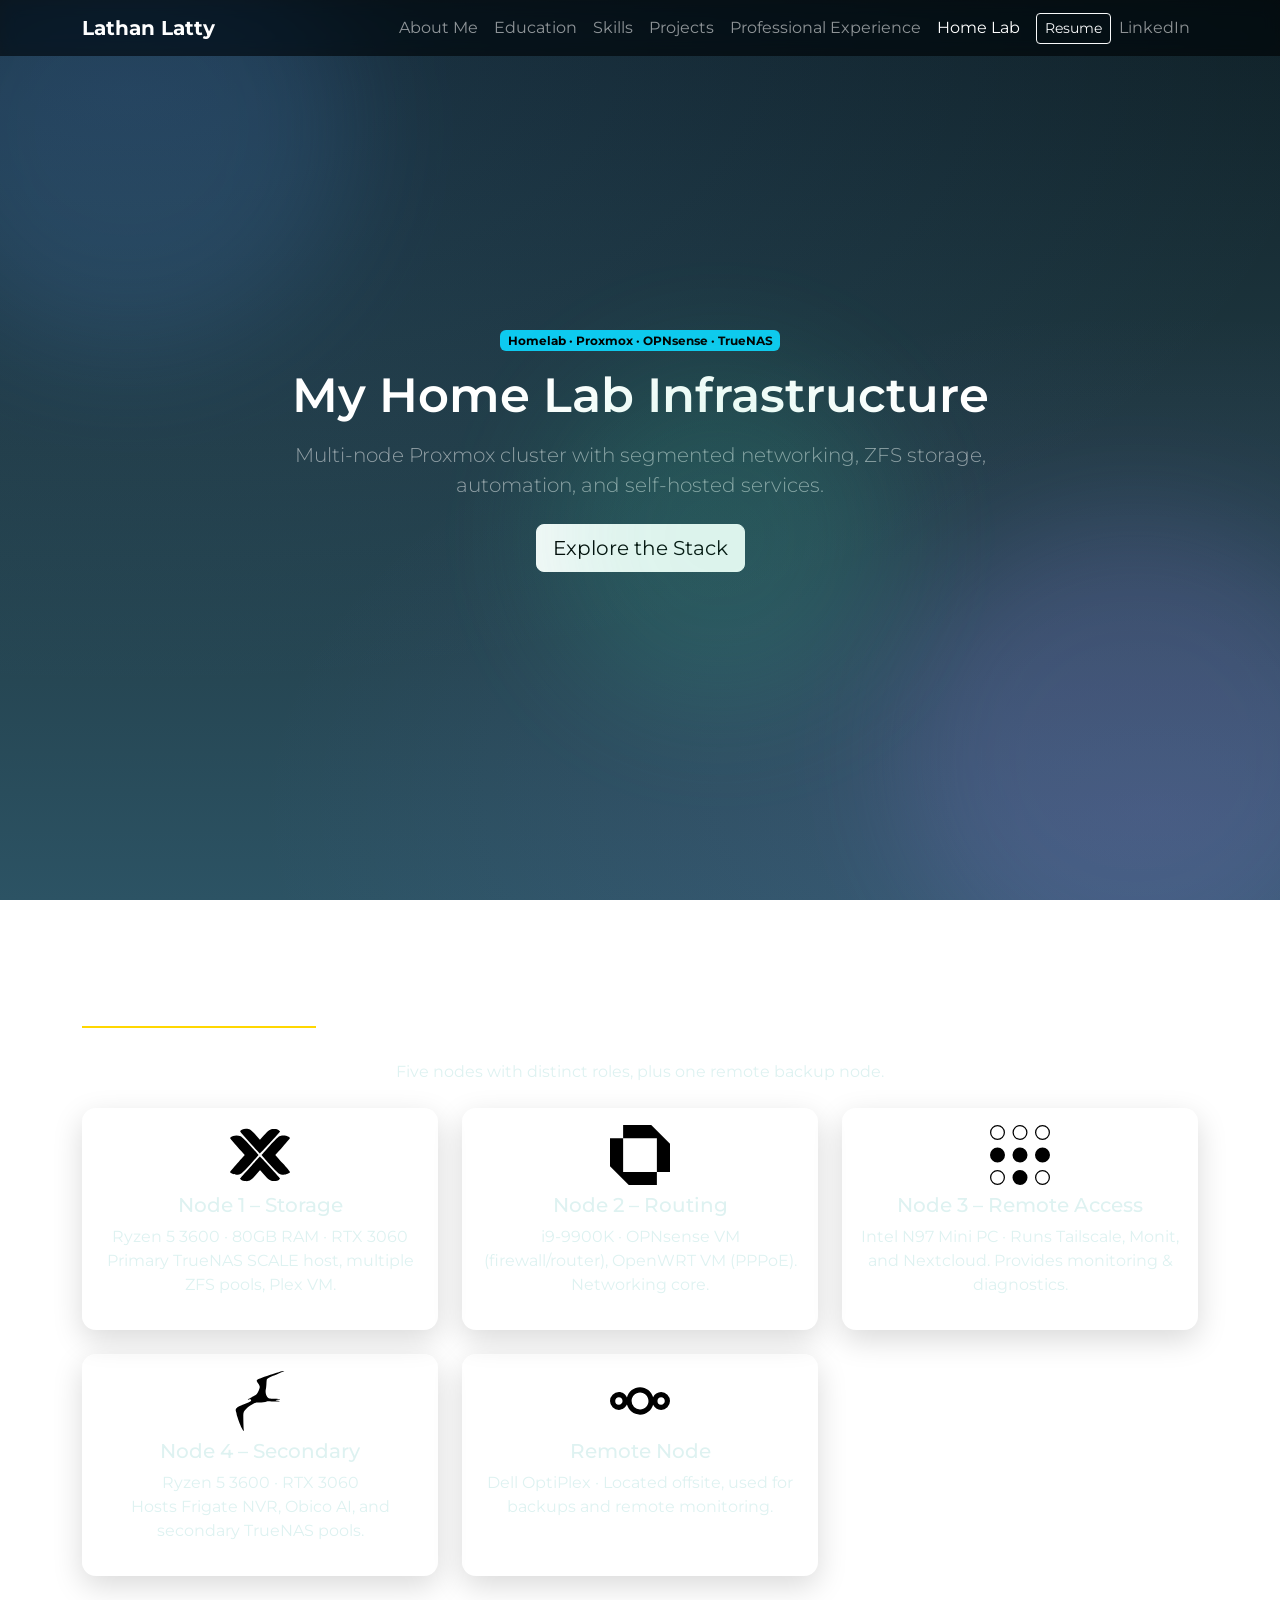
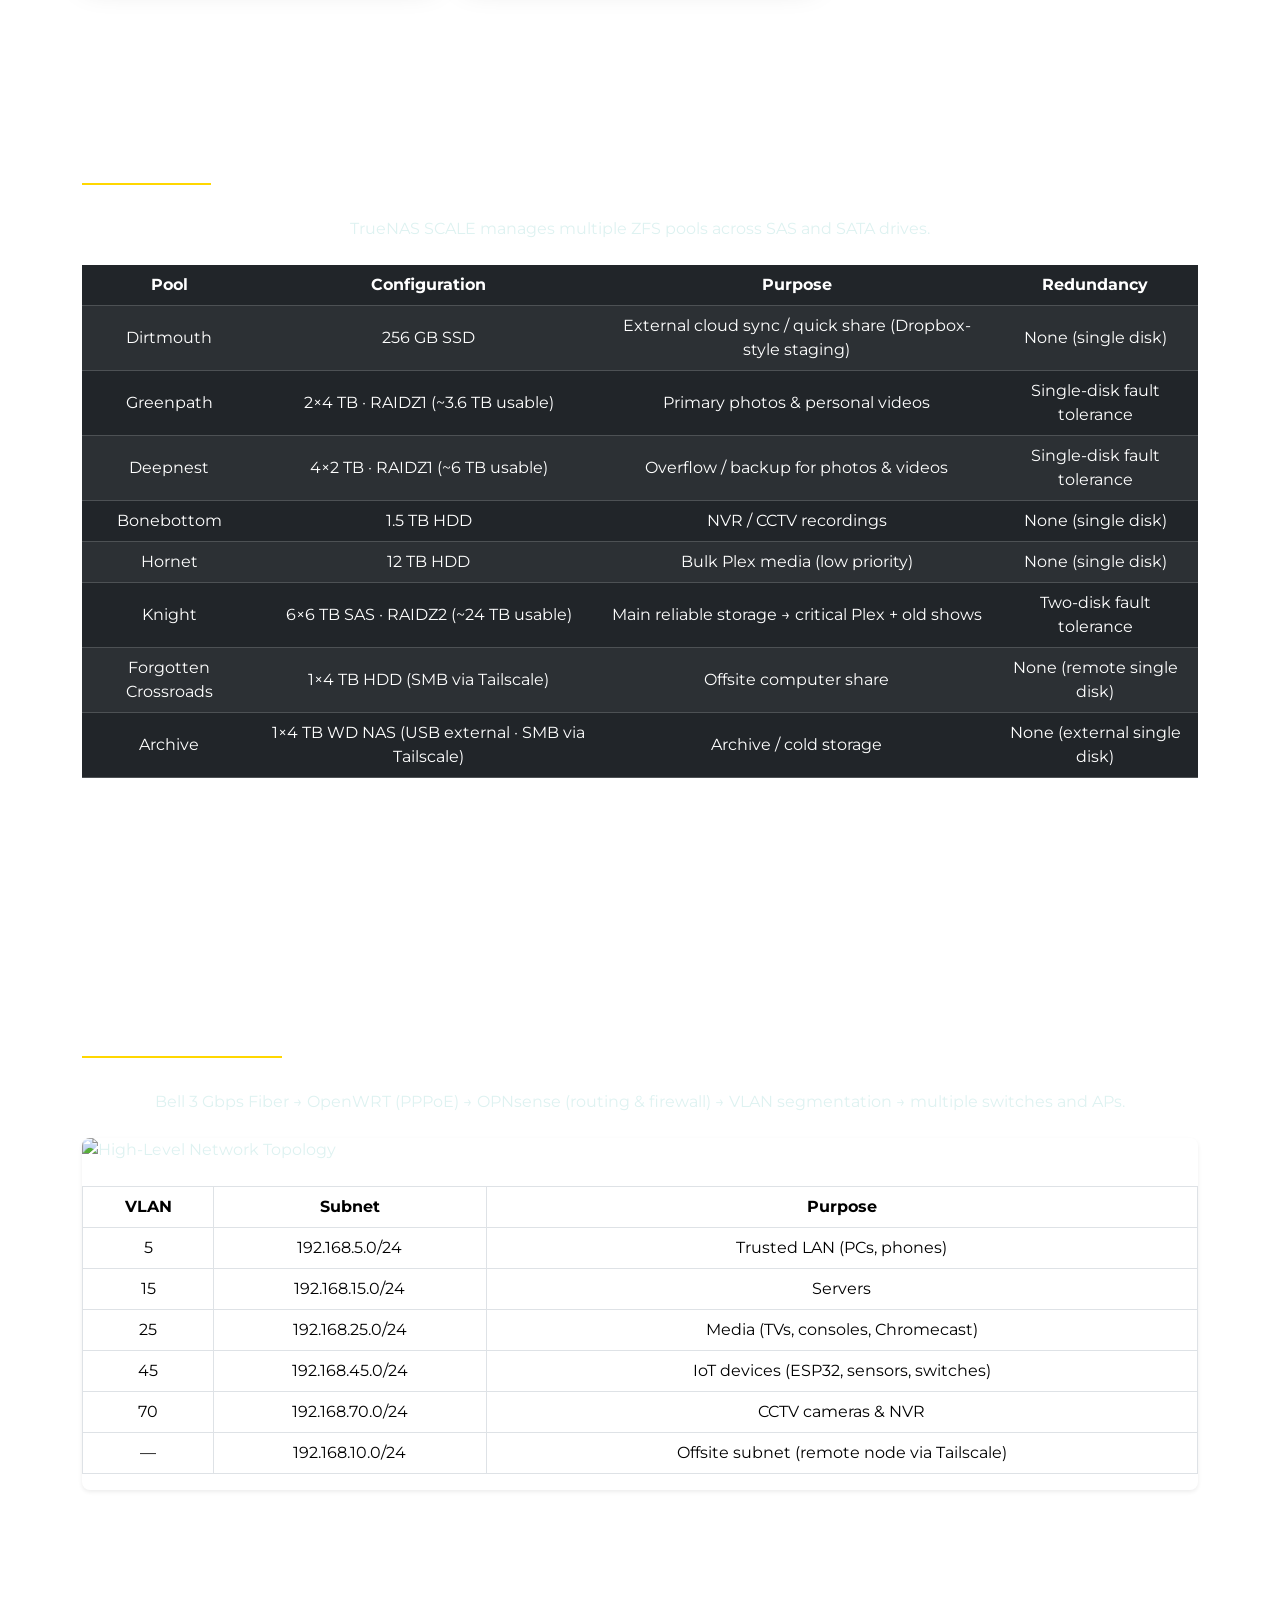
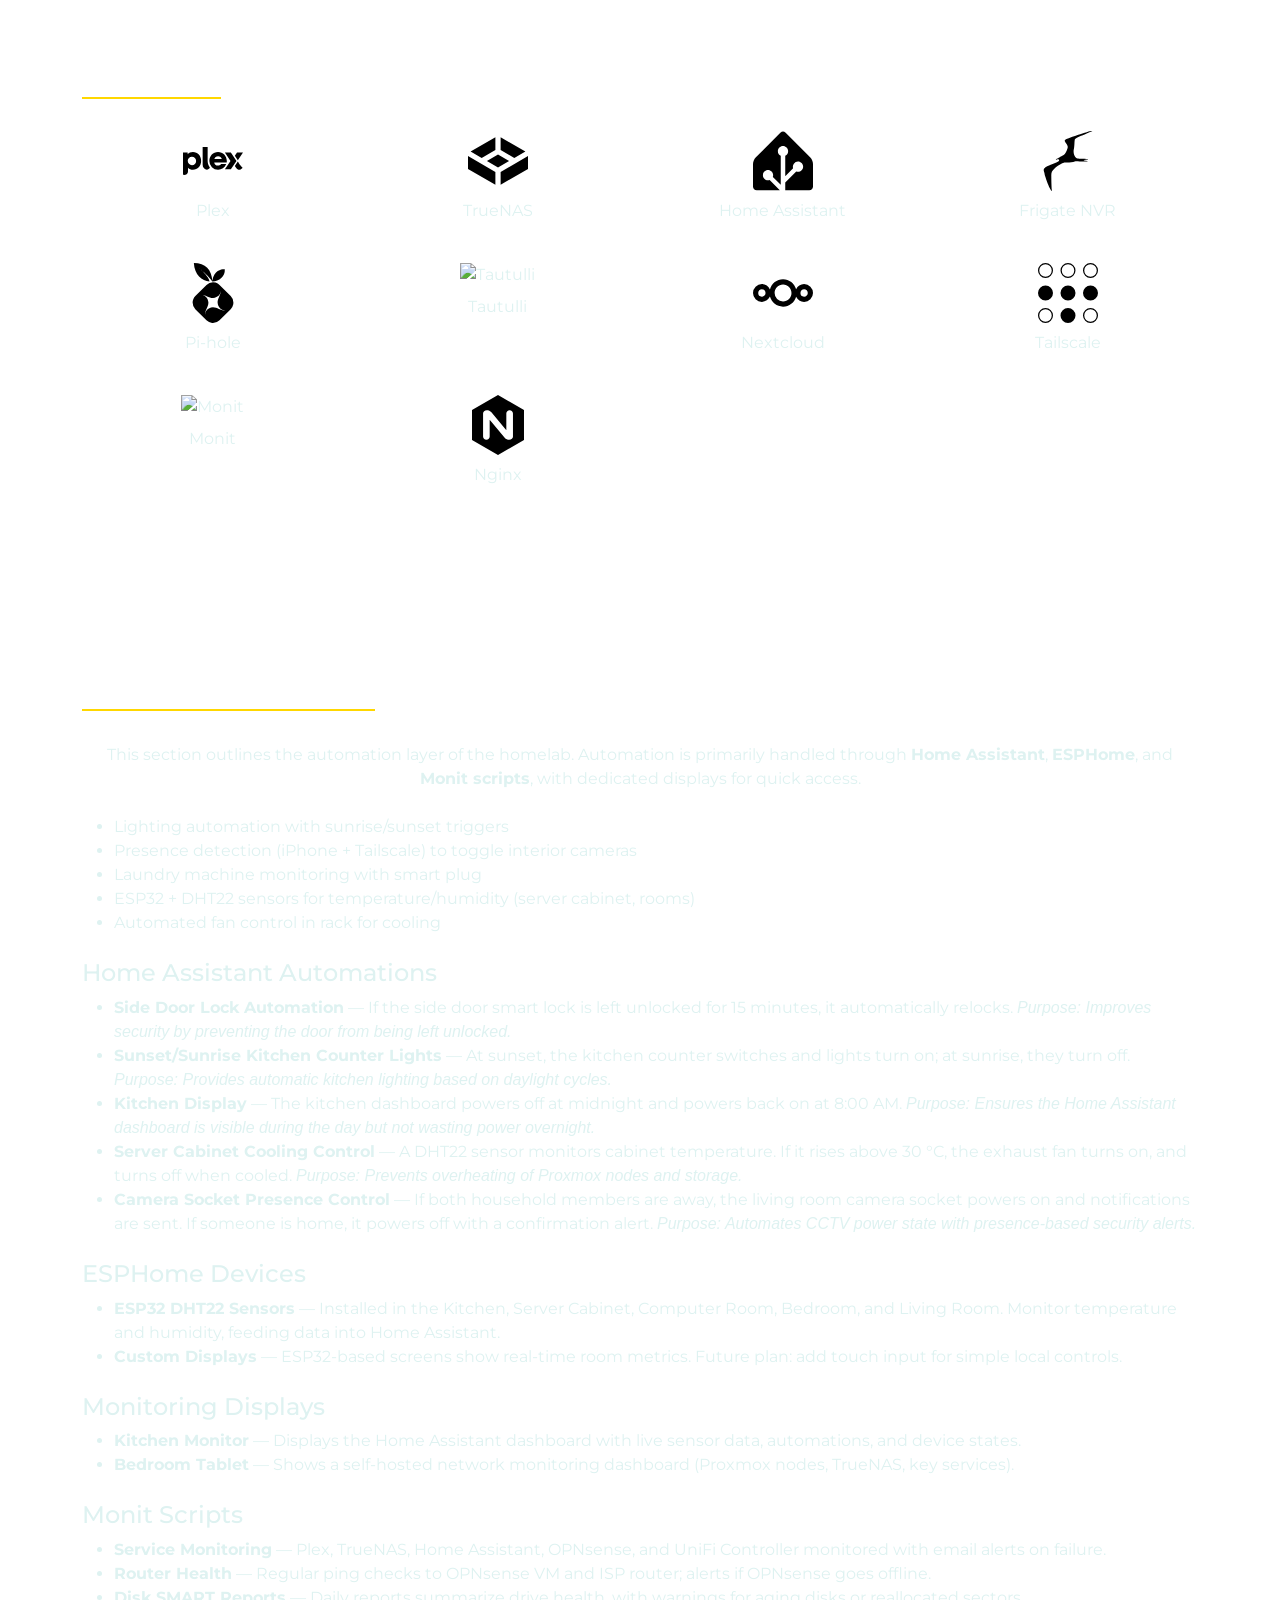
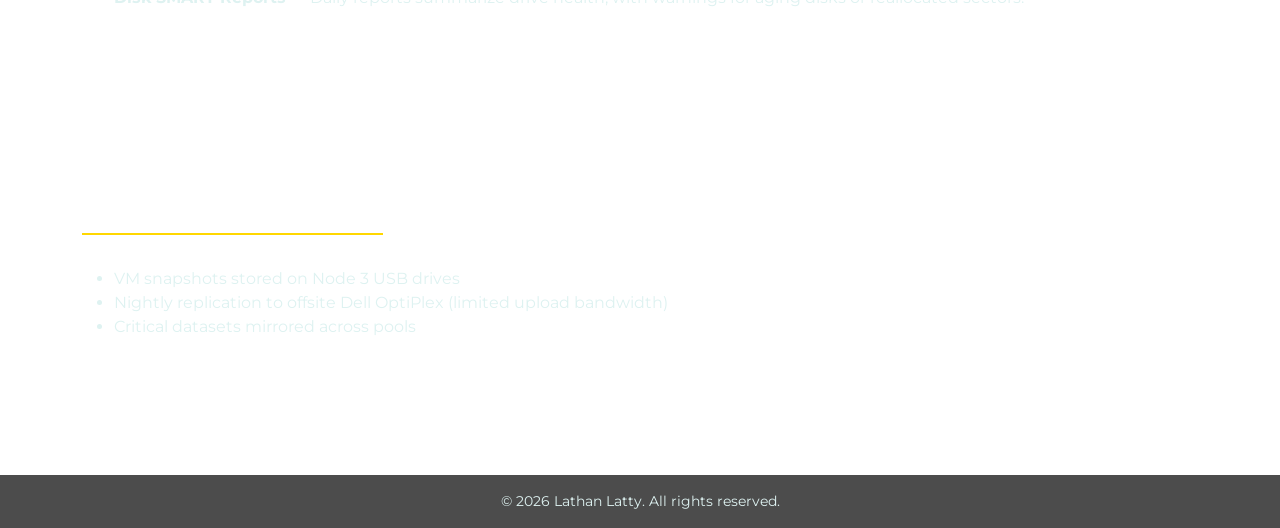
==== commit 2d8d6b20: "Update Homelab.html" ====
--- a/Homelab.html
+++ b/Homelab.html
@@ -59,7 +59,7 @@
     <div class="blob blob-3"></div>
   </header>
 
-  <!-- Infrastructure -->
+ <!-- Infrastructure -->
 <section id="infrastructure" class="section">
   <div class="container">
     <h2 class="section-title">Infrastructure</h2>
@@ -68,7 +68,7 @@
       
       <div class="col-md-6 col-lg-4">
         <div class="content-card p-3 h-100">
-          <img src="pictures/logos/homelab-svg/proxmox.svg" alt="Proxmox" style="max-height:60px;" class="mb-2">
+          <img src="pictures/Logos/Homelab SVG/proxmox.svg" alt="Proxmox" style="max-height:60px;" class="mb-2">
           <h5>Node 1 – Storage</h5>
           <p>Ryzen 5 3600 · 80GB RAM · RTX 3060<br>Primary TrueNAS SCALE host, multiple ZFS pools, Plex VM.</p>
         </div>
@@ -76,7 +76,7 @@
 
       <div class="col-md-6 col-lg-4">
         <div class="content-card p-3 h-100">
-          <img src="pictures/logos/homelab-svg/opnsense.svg" alt="OPNsense" style="max-height:60px;" class="mb-2">
+          <img src="pictures/Logos/Homelab SVG/opnsense.svg" alt="OPNsense" style="max-height:60px;" class="mb-2">
           <h5>Node 2 – Routing</h5>
           <p>i9-9900K · OPNsense VM (firewall/router), OpenWRT VM (PPPoE). Networking core.</p>
         </div>
@@ -84,7 +84,7 @@
 
       <div class="col-md-6 col-lg-4">
         <div class="content-card p-3 h-100">
-          <img src="pictures/logos/homelab-svg/tailscale.svg" alt="Tailscale" style="max-height:60px;" class="mb-2">
+          <img src="pictures/Logos/Homelab SVG/tailscale.svg" alt="Tailscale" style="max-height:60px;" class="mb-2">
           <h5>Node 3 – Remote Access</h5>
           <p>Intel N97 Mini PC · Runs Tailscale, Monit, and Nextcloud. Provides monitoring & diagnostics.</p>
         </div>
@@ -92,7 +92,7 @@
 
       <div class="col-md-6 col-lg-4">
         <div class="content-card p-3 h-100">
-          <img src="pictures/logos/homelab-svg/frigate.svg" alt="Frigate" style="max-height:60px;" class="mb-2">
+          <img src="pictures/Logos/Homelab SVG/frigate.svg" alt="Frigate" style="max-height:60px;" class="mb-2">
           <h5>Node 4 – Secondary</h5>
           <p>Ryzen 5 3600 · RTX 3060<br>Hosts Frigate NVR, Obico AI, and secondary TrueNAS pools.</p>
         </div>
@@ -100,7 +100,7 @@
 
       <div class="col-md-6 col-lg-4">
         <div class="content-card p-3 h-100">
-          <img src="pictures/logos/homelab-svg/nextcloud.svg" alt="Nextcloud" style="max-height:60px;" class="mb-2">
+          <img src="pictures/Logos/Homelab SVG/nextcloud.svg" alt="Nextcloud" style="max-height:60px;" class="mb-2">
           <h5>Remote Node</h5>
           <p>Dell OptiPlex · Located offsite, used for backups and remote monitoring.</p>
         </div>
@@ -193,27 +193,26 @@
     <div id="networkCarousel" class="carousel slide shadow-sm rounded-3" data-bs-ride="carousel" data-bs-interval="5000">
       <div class="carousel-inner">
 
-        <!-- Slide 1 -->
-        <div class="carousel-item active">
-          <img src="pictures/project-images/homelab/lathans-network-map.updated-drawio-1.png" 
-               class="d-block w-100 rounded-3" alt="High-Level Network Topology">
-          <div class="carousel-caption d-none d-md-block">
-            <h5>High-Level Network Flow</h5>
-            <p>ISP Router → OpenWRT PPPoE → OPNsense VLAN Router → Switches & Access Points</p>
-          </div>
-        </div>
-
-        <!-- Slide 2 -->
-        <div class="carousel-item">
-          <img src="pictures/project-images/homelab/lathans-network-map.updated-drawio-3.png" 
-               class="d-block w-100 rounded-3" alt="Rack Layout and Patch Panel">
-          <div class="carousel-caption d-none d-md-block">
-            <h5>Rack & Patch Panel View</h5>
-            <p>Color-coded cabling with Ubiquiti, YuanLey, and Proxmox nodes in the rack layout.</p>
-          </div>
-        </div>
-
-      </div>
+       <!-- Slide 1 -->
+<div class="carousel-item active">
+  <img src="pictures/Project-Images/Homelab/lathans-network-map.updated-drawio-1.png" 
+       class="d-block w-100 rounded-3" alt="High-Level Network Topology">
+  <div class="carousel-caption d-none d-md-block">
+    <h5>High-Level Network Flow</h5>
+    <p>ISP Router → OpenWRT PPPoE → OPNsense VLAN Router → Switches & Access Points</p>
+  </div>
+</div>
+
+<!-- Slide 2 -->
+<div class="carousel-item">
+  <img src="pictures/Project-Images/Homelab/lathans-network-map.updated-drawio-3.png" 
+       class="d-block w-100 rounded-3" alt="Rack Layout and Patch Panel">
+  <div class="carousel-caption d-none d-md-block">
+    <h5>Rack & Patch Panel View</h5>
+    <p>Color-coded cabling with Ubiquiti, YuanLey, and Proxmox nodes in the rack layout.</p>
+  </div>
+</div>
+
 
       <!-- Controls -->
       <button class="carousel-control-prev" type="button" data-bs-target="#networkCarousel" data-bs-slide="prev">
@@ -255,54 +254,55 @@
 
 
 
- <!-- Services -->
+<!-- Services -->
 <section id="services" class="section alt">
   <div class="container">
     <h2 class="section-title">Services</h2>
     <div class="row text-center g-4">
       <div class="col-6 col-md-3">
-        <img src="pictures/logos/homelab-svg/plex.svg" alt="Plex" style="max-height:60px;" class="mb-2">
+        <img src="pictures/Logos/Homelab SVG/plex.svg" alt="Plex" style="max-height:60px;" class="mb-2">
         <p>Plex</p>
       </div>
       <div class="col-6 col-md-3">
-        <img src="pictures/logos/homelab-svg/truenas.svg" alt="TrueNAS" style="max-height:60px;" class="mb-2">
+        <img src="pictures/Logos/Homelab SVG/truenas.svg" alt="TrueNAS" style="max-height:60px;" class="mb-2">
         <p>TrueNAS</p>
       </div>
       <div class="col-6 col-md-3">
-        <img src="pictures/logos/homelab-svg/homeassistant.svg" alt="Home Assistant" style="max-height:60px;" class="mb-2">
+        <img src="pictures/Logos/Homelab SVG/homeassistant.svg" alt="Home Assistant" style="max-height:60px;" class="mb-2">
         <p>Home Assistant</p>
       </div>
       <div class="col-6 col-md-3">
-        <img src="pictures/logos/homelab-svg/frigate.svg" alt="Frigate" style="max-height:60px;" class="mb-2">
+        <img src="pictures/Logos/Homelab SVG/frigate.svg" alt="Frigate" style="max-height:60px;" class="mb-2">
         <p>Frigate NVR</p>
       </div>
       <div class="col-6 col-md-3">
-        <img src="pictures/logos/homelab-svg/pihole.svg" alt="Pi-hole" style="max-height:60px;" class="mb-2">
+        <img src="pictures/Logos/Homelab SVG/pihole.svg" alt="Pi-hole" style="max-height:60px;" class="mb-2">
         <p>Pi-hole</p>
       </div>
       <div class="col-6 col-md-3">
-        <img src="pictures/logos/homelab-svg/tautulli.svg" alt="Tautulli" style="max-height:60px;" class="mb-2">
+        <img src="pictures/Logos/Homelab SVG/tautulli.svg" alt="Tautulli" style="max-height:60px;" class="mb-2">
         <p>Tautulli</p>
       </div>
       <div class="col-6 col-md-3">
-        <img src="pictures/logos/homelab-svg/nextcloud.svg" alt="Nextcloud" style="max-height:60px;" class="mb-2">
+        <img src="pictures/Logos/Homelab SVG/nextcloud.svg" alt="Nextcloud" style="max-height:60px;" class="mb-2">
         <p>Nextcloud</p>
       </div>
       <div class="col-6 col-md-3">
-        <img src="pictures/logos/homelab-svg/tailscale.svg" alt="Tailscale" style="max-height:60px;" class="mb-2">
+        <img src="pictures/Logos/Homelab SVG/tailscale.svg" alt="Tailscale" style="max-height:60px;" class="mb-2">
         <p>Tailscale</p>
       </div>
       <div class="col-6 col-md-3">
-        <img src="pictures/logos/homelab-svg/monit.svg" alt="Monit" style="max-height:60px;" class="mb-2">
+        <img src="pictures/Logos/Homelab SVG/monit.svg" alt="Monit" style="max-height:60px;" class="mb-2">
         <p>Monit</p>
       </div>
       <div class="col-6 col-md-3">
-        <img src="pictures/logos/homelab-svg/nginx.svg" alt="Nginx" style="max-height:60px;" class="mb-2">
+        <img src="pictures/Logos/Homelab SVG/nginx.svg" alt="Nginx" style="max-height:60px;" class="mb-2">
         <p>Nginx</p>
       </div>
     </div>
   </div>
 </section>
+
 
 
 <!-- IoT & Automation -->
@@ -392,3 +392,4 @@
   <script src="script.js"></script>
 </body>
 </html>
+
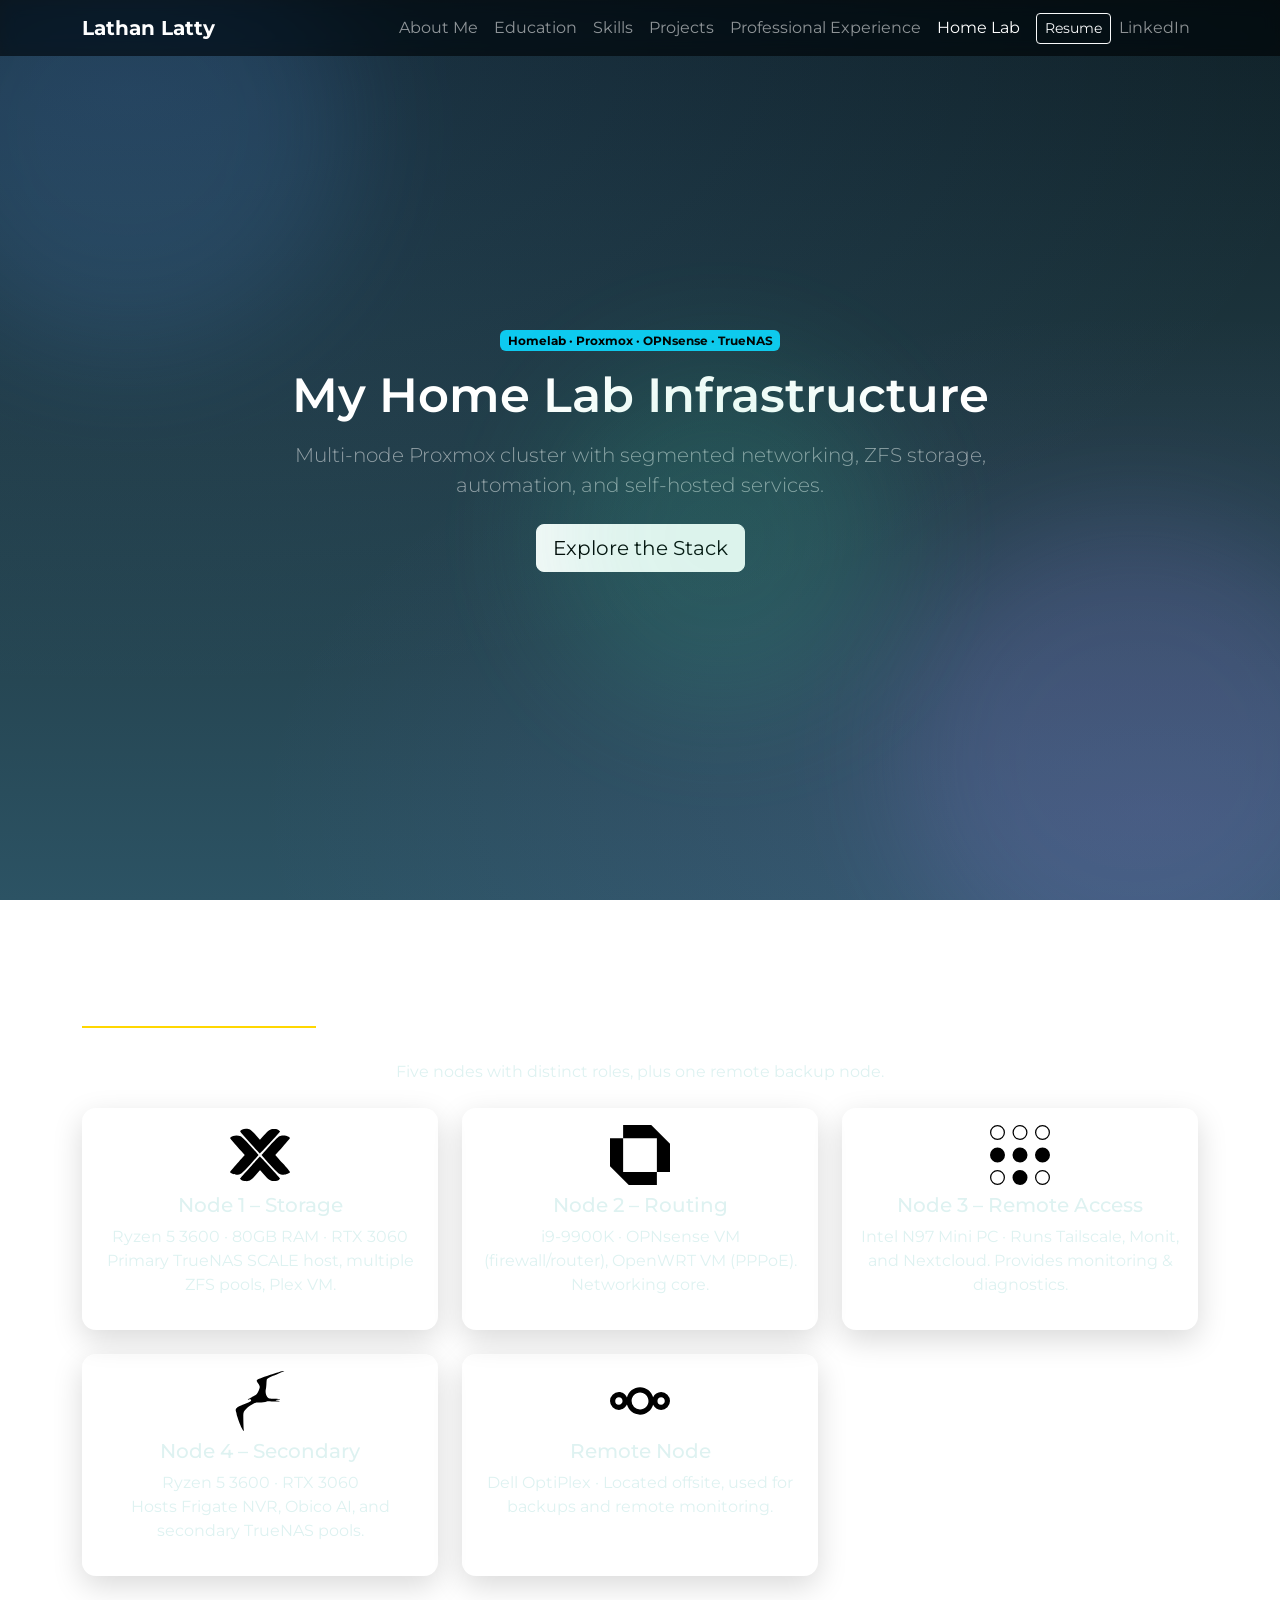
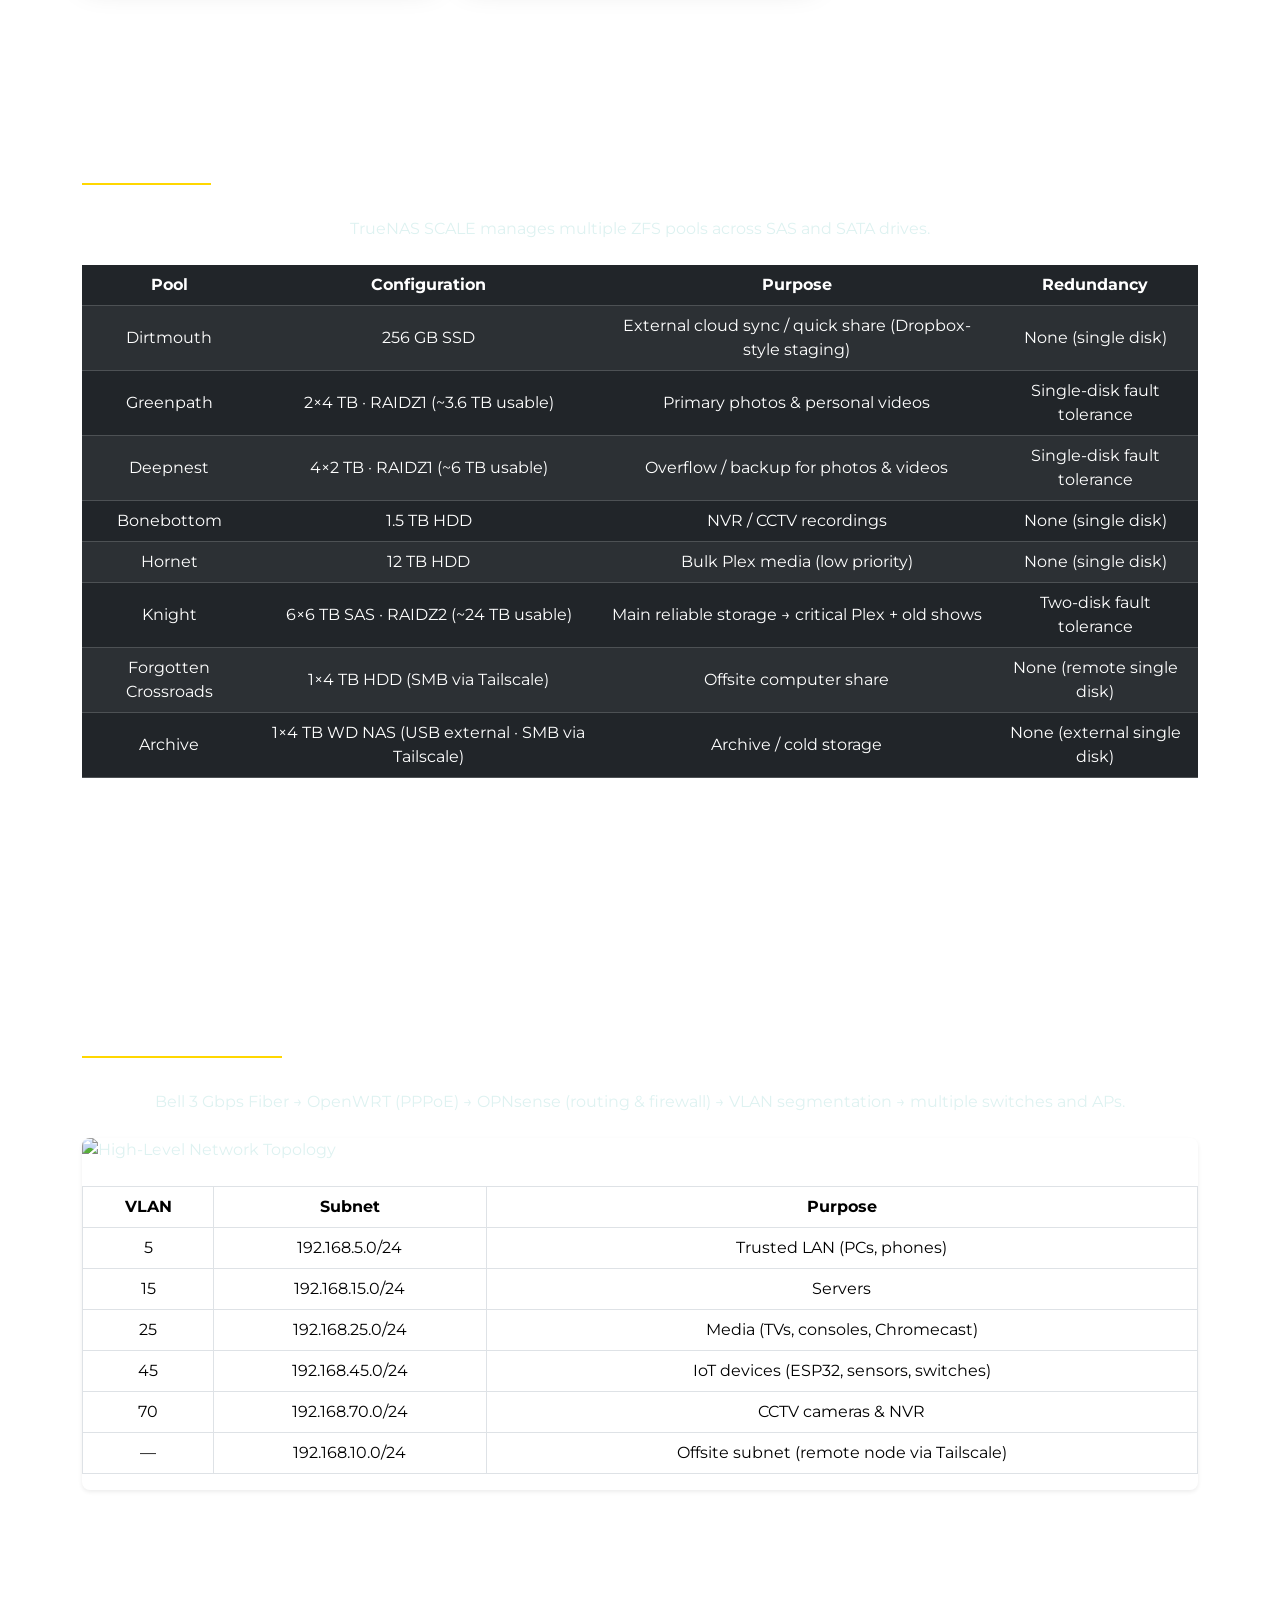
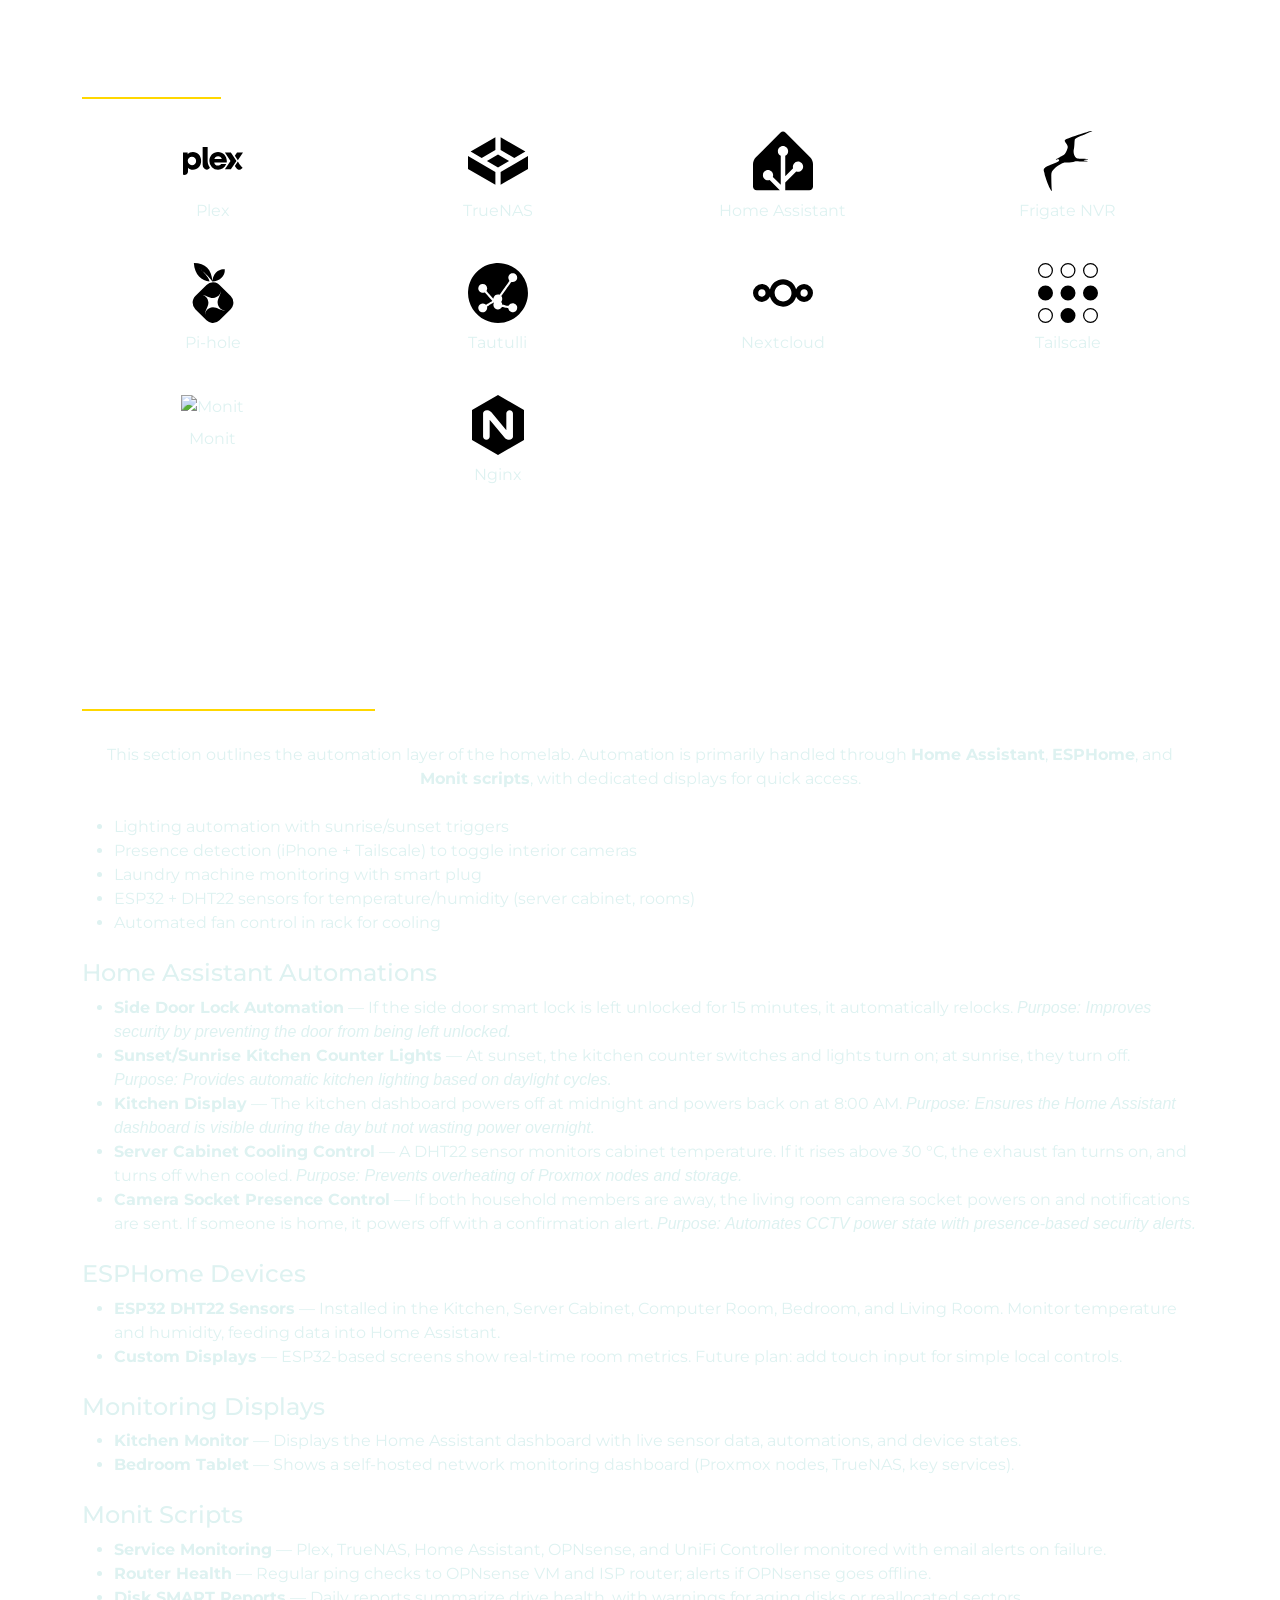
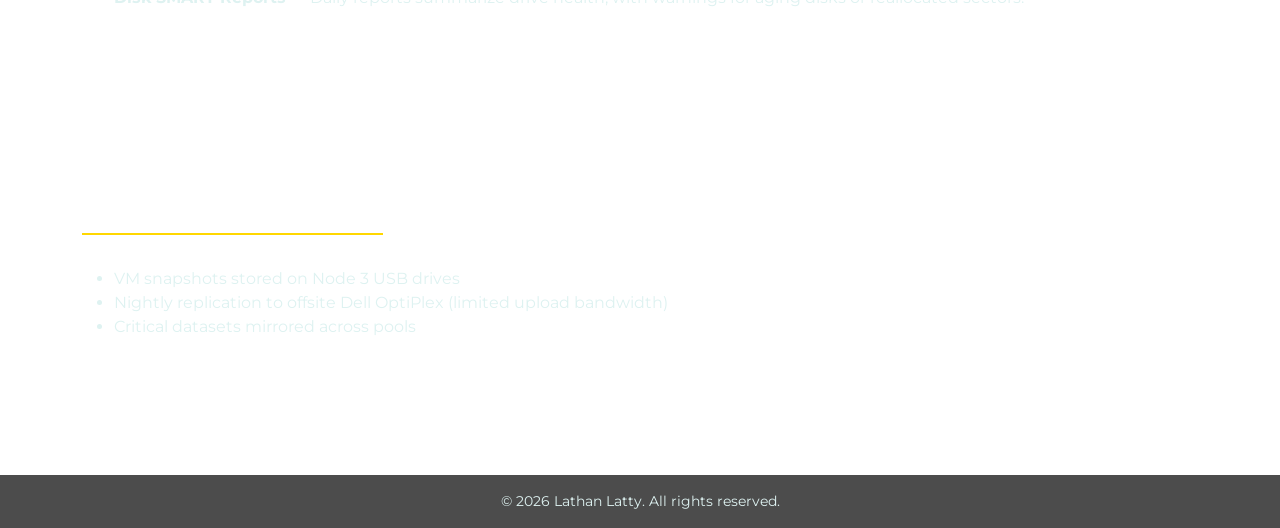
==== commit 6de2bef7: "Update Homelab.html" ====
--- a/Homelab.html
+++ b/Homelab.html
@@ -280,7 +280,7 @@
         <p>Pi-hole</p>
       </div>
       <div class="col-6 col-md-3">
-        <img src="pictures/Logos/Homelab SVG/tautulli.svg" alt="Tautulli" style="max-height:60px;" class="mb-2">
+        <img src="pictures/Logos/Homelab SVG/Tautalli.svg" alt="Tautulli" style="max-height:60px;" class="mb-2">
         <p>Tautulli</p>
       </div>
       <div class="col-6 col-md-3">
@@ -393,3 +393,4 @@
 </body>
 </html>
 
+
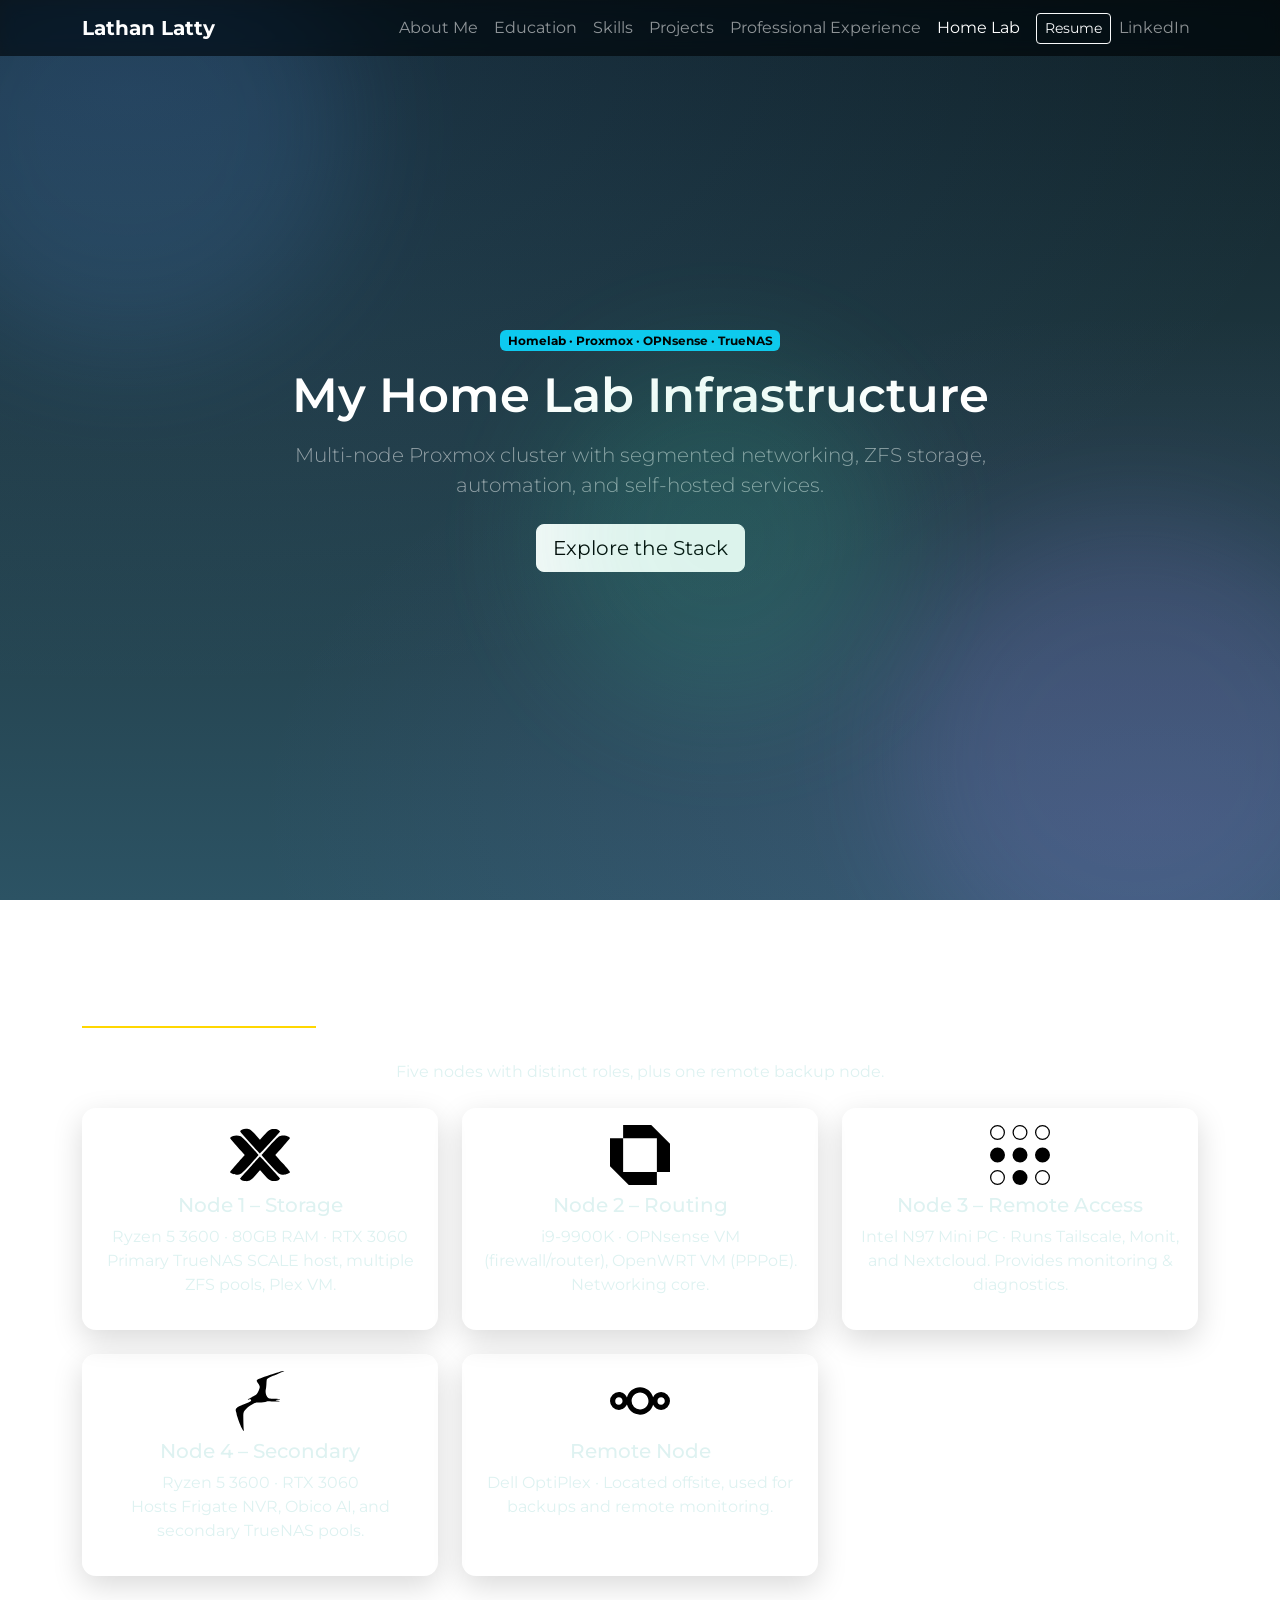
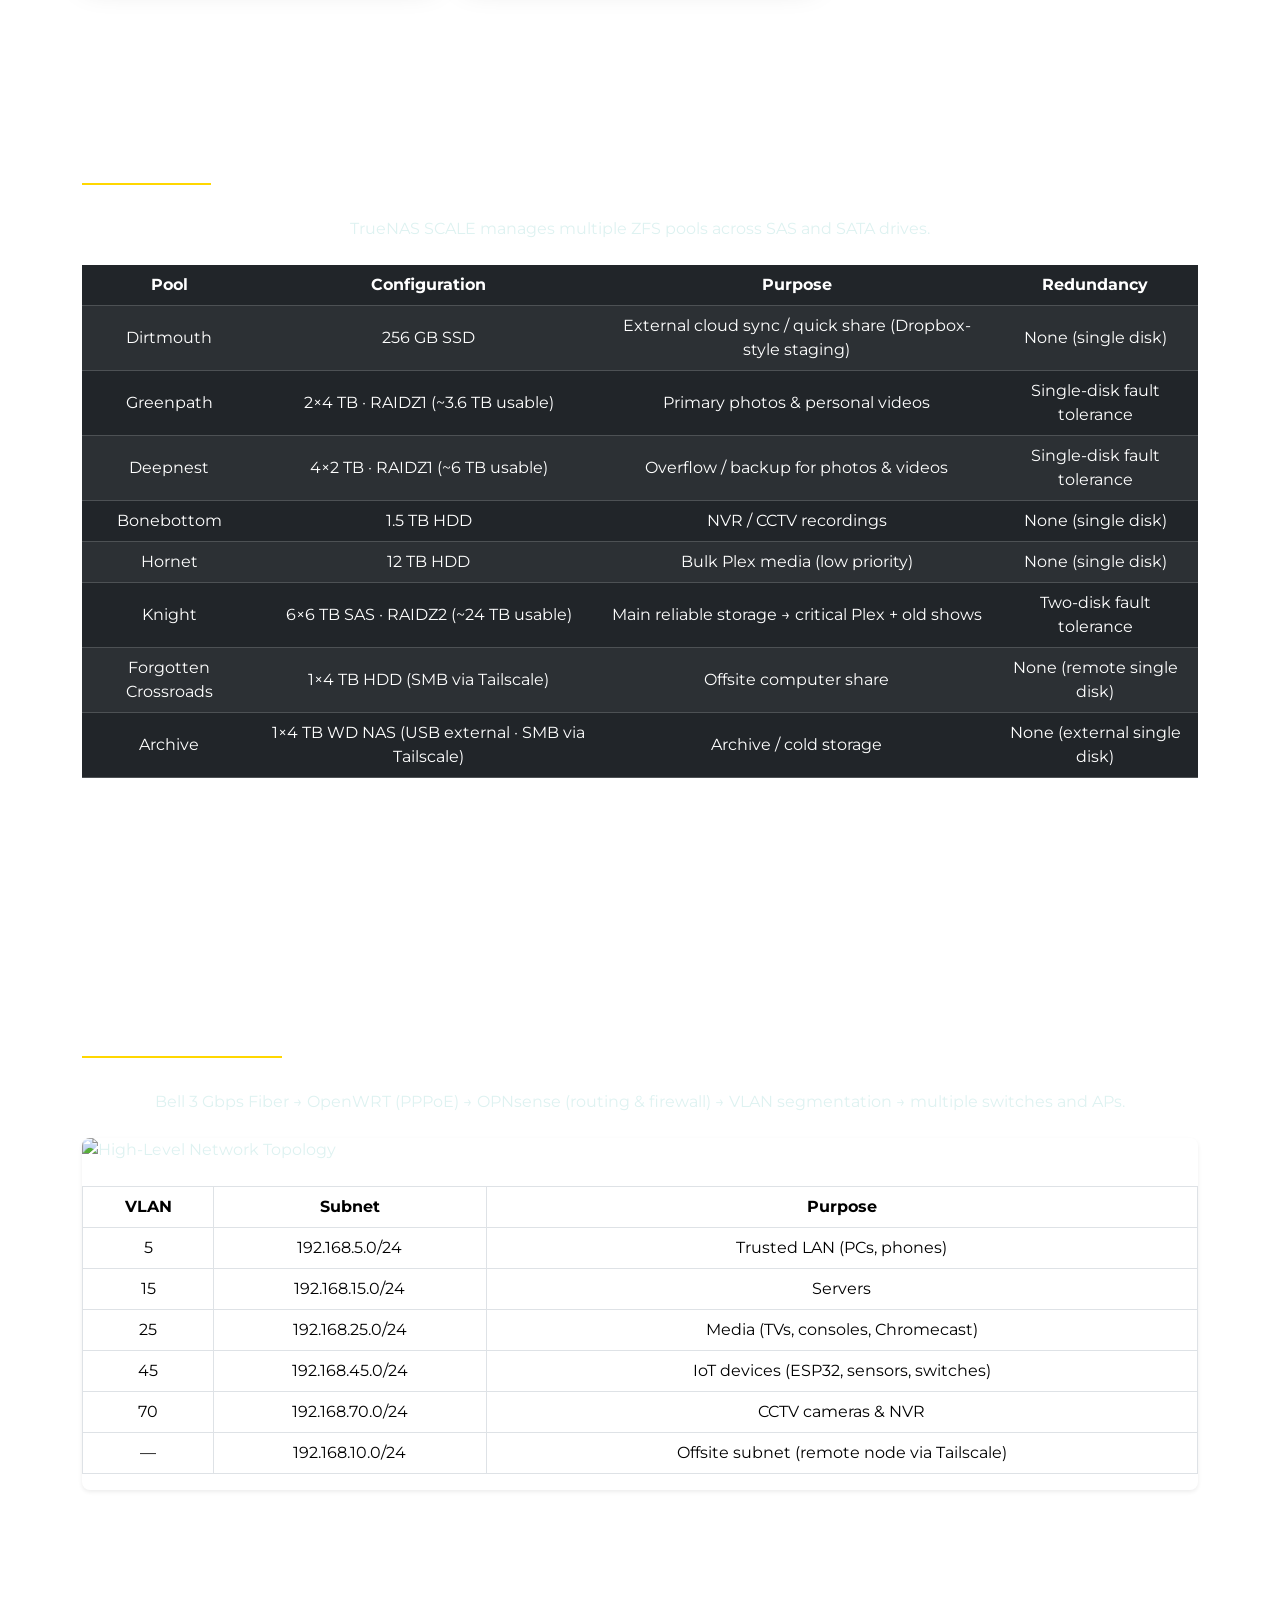
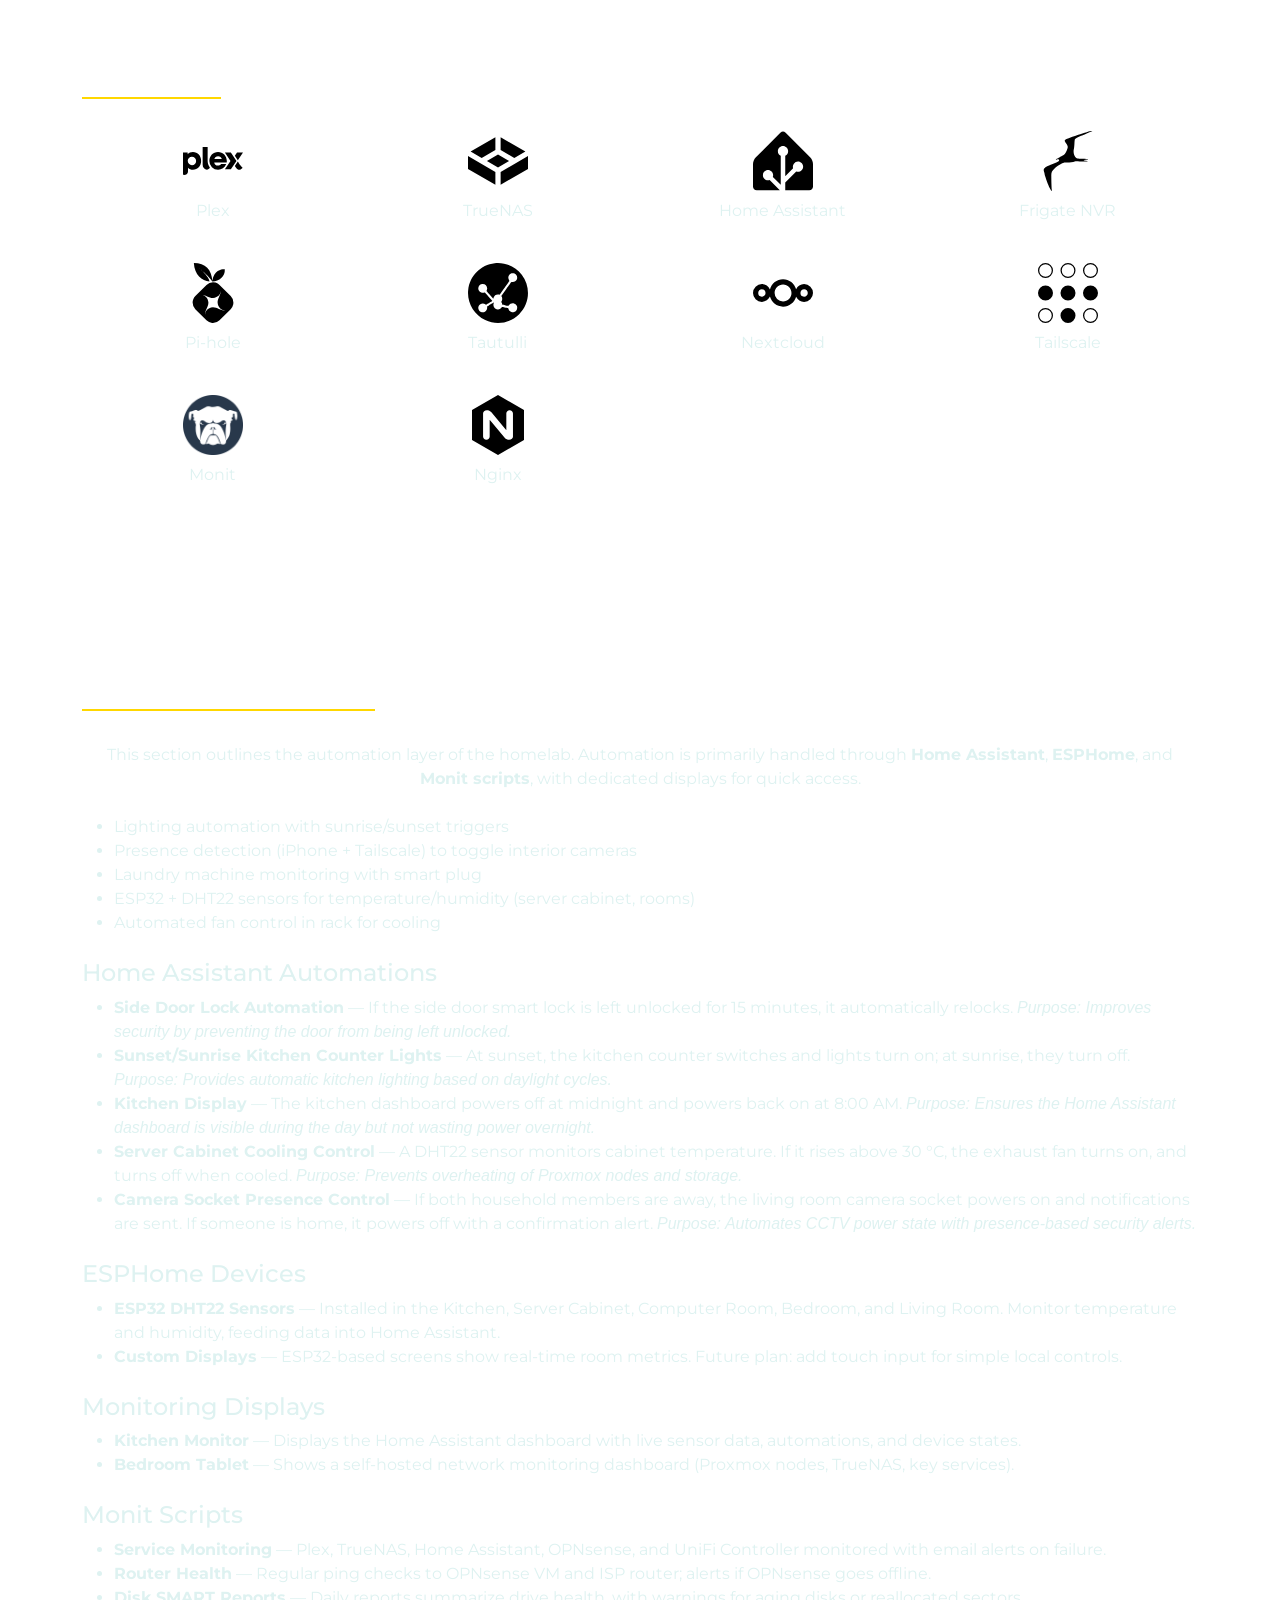
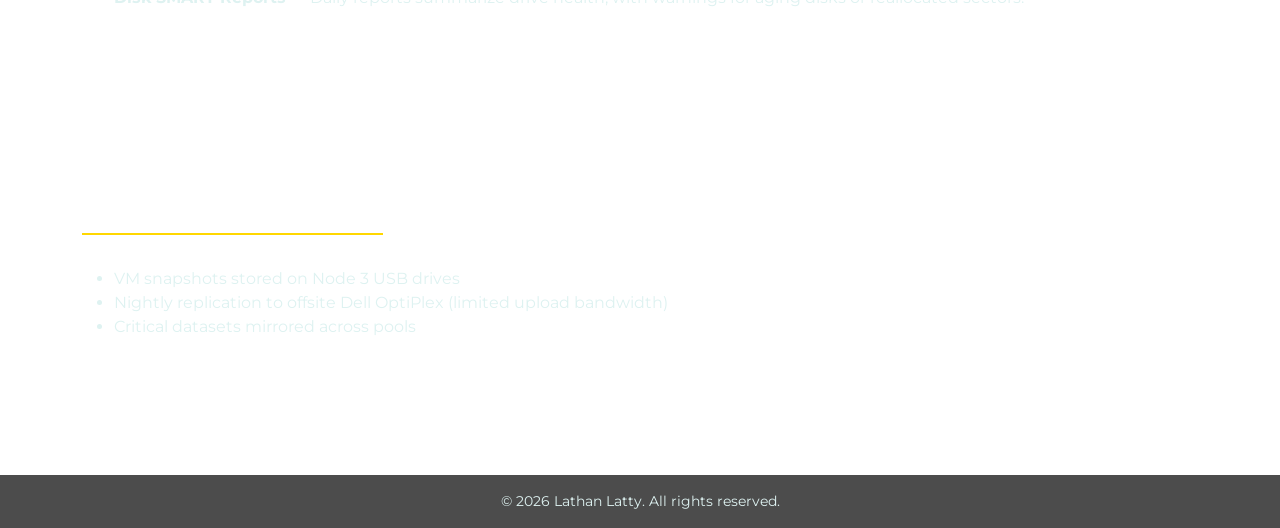
==== commit c3117f7b: "Update Homelab.html MonitLogo.png" ====
--- a/Homelab.html
+++ b/Homelab.html
@@ -292,7 +292,7 @@
         <p>Tailscale</p>
       </div>
       <div class="col-6 col-md-3">
-        <img src="pictures/Logos/Homelab SVG/monit.svg" alt="Monit" style="max-height:60px;" class="mb-2">
+        <img src="pictures/Logos/Homelab SVG/MonitLogo.png" alt="Monit" style="max-height:60px;" class="mb-2">
         <p>Monit</p>
       </div>
       <div class="col-6 col-md-3">
@@ -394,3 +394,4 @@
 </html>
 
 
+
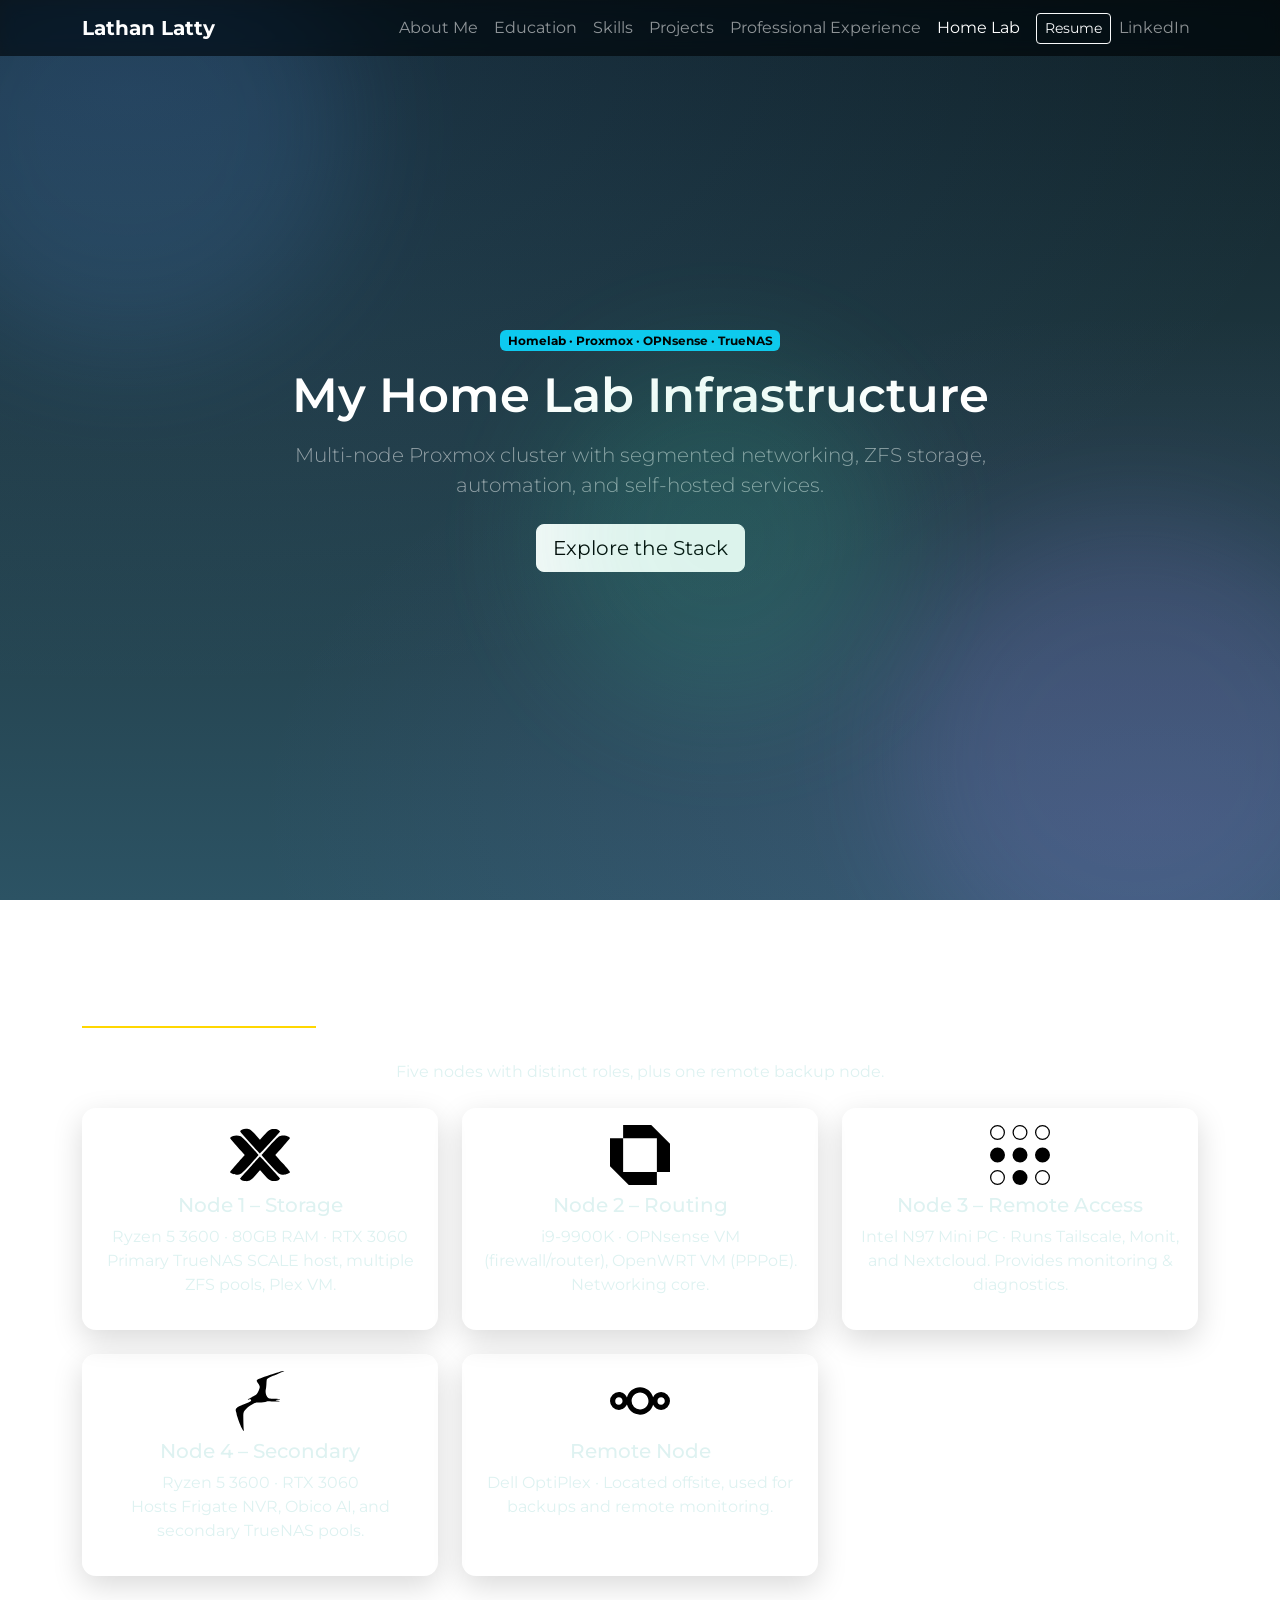
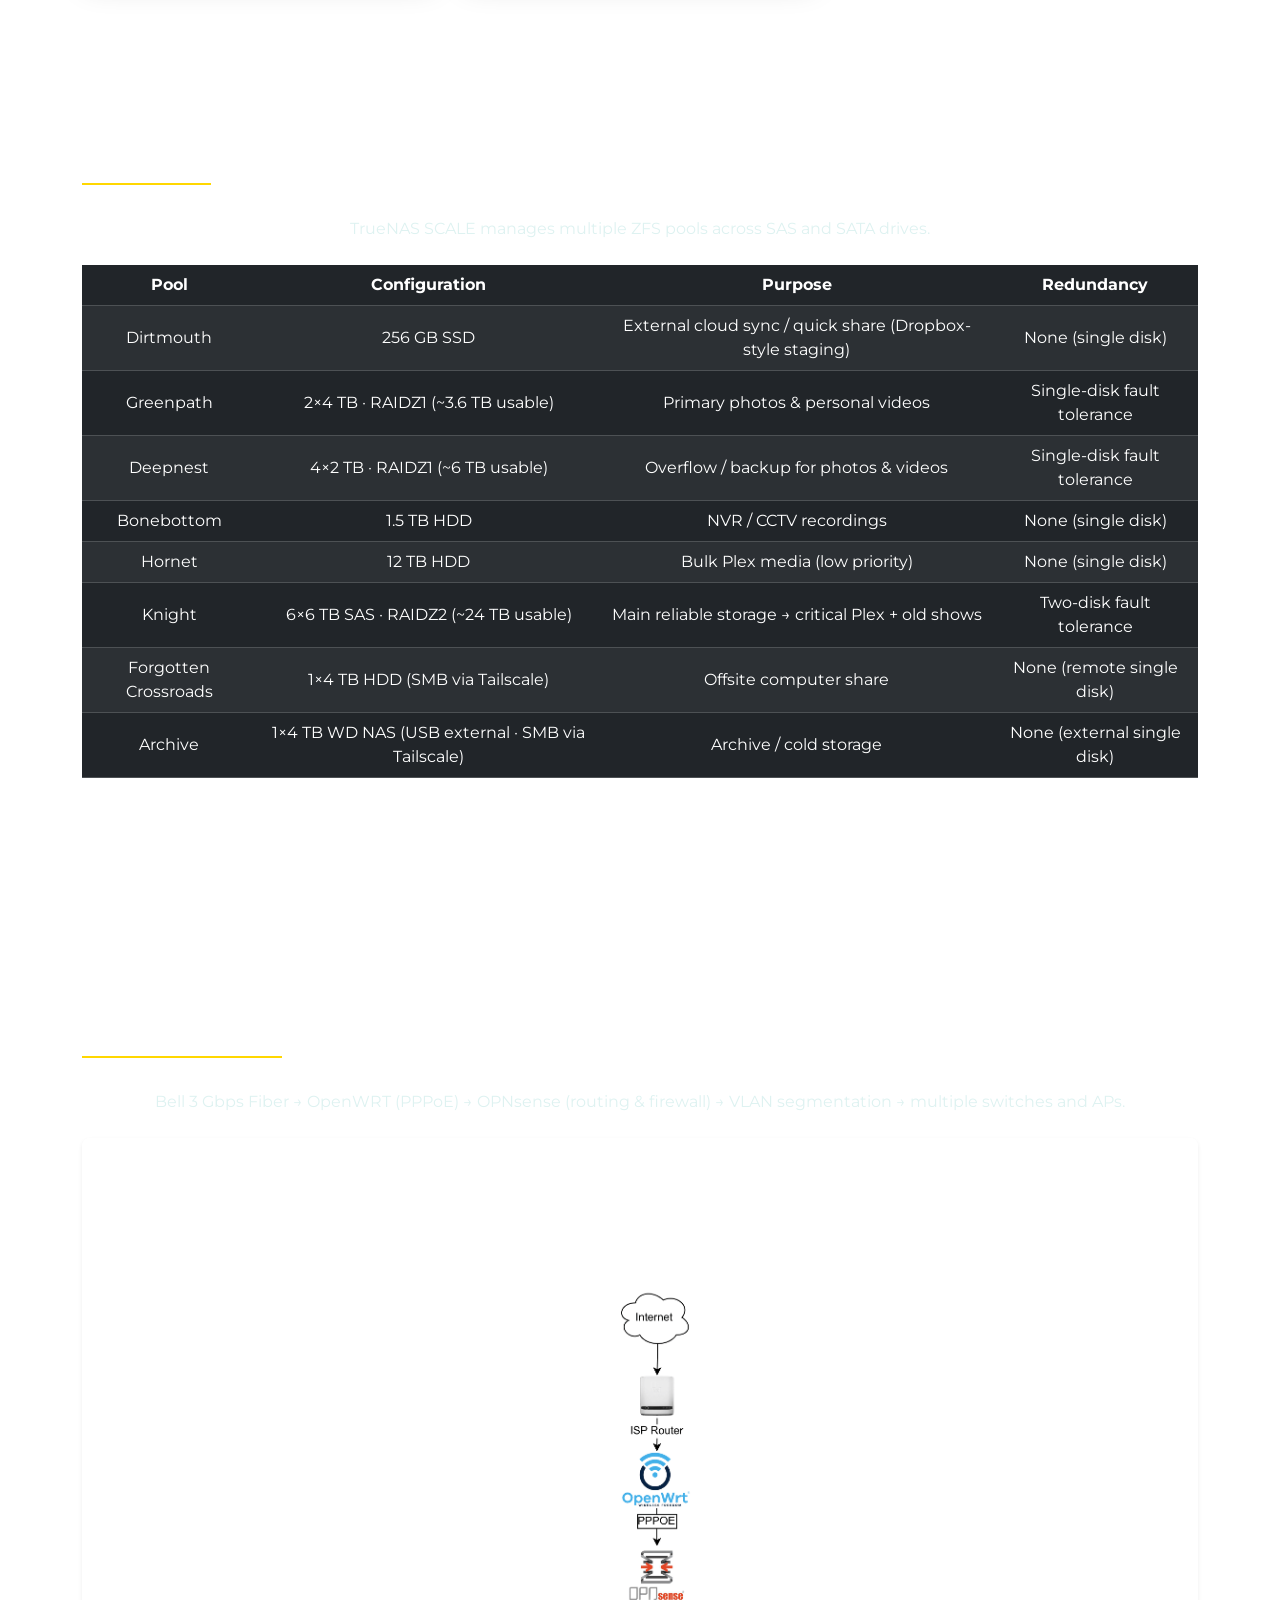
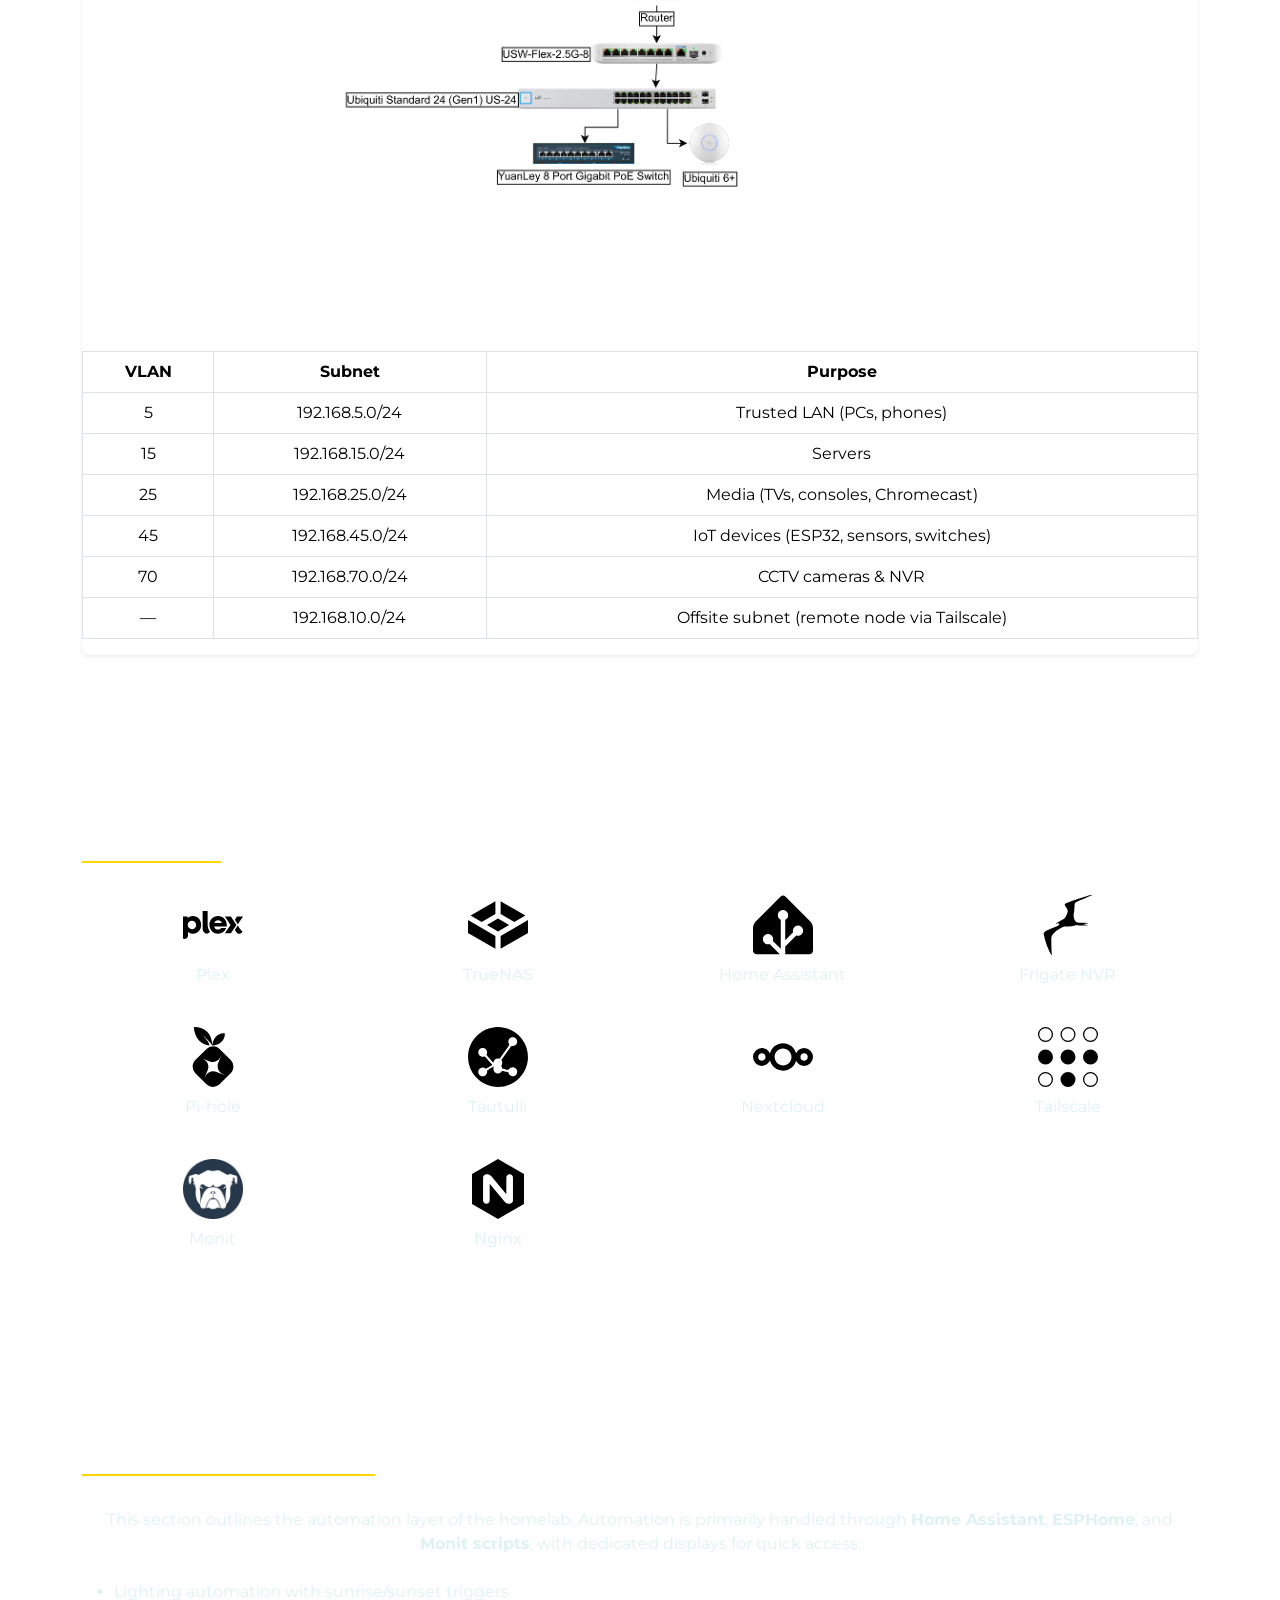
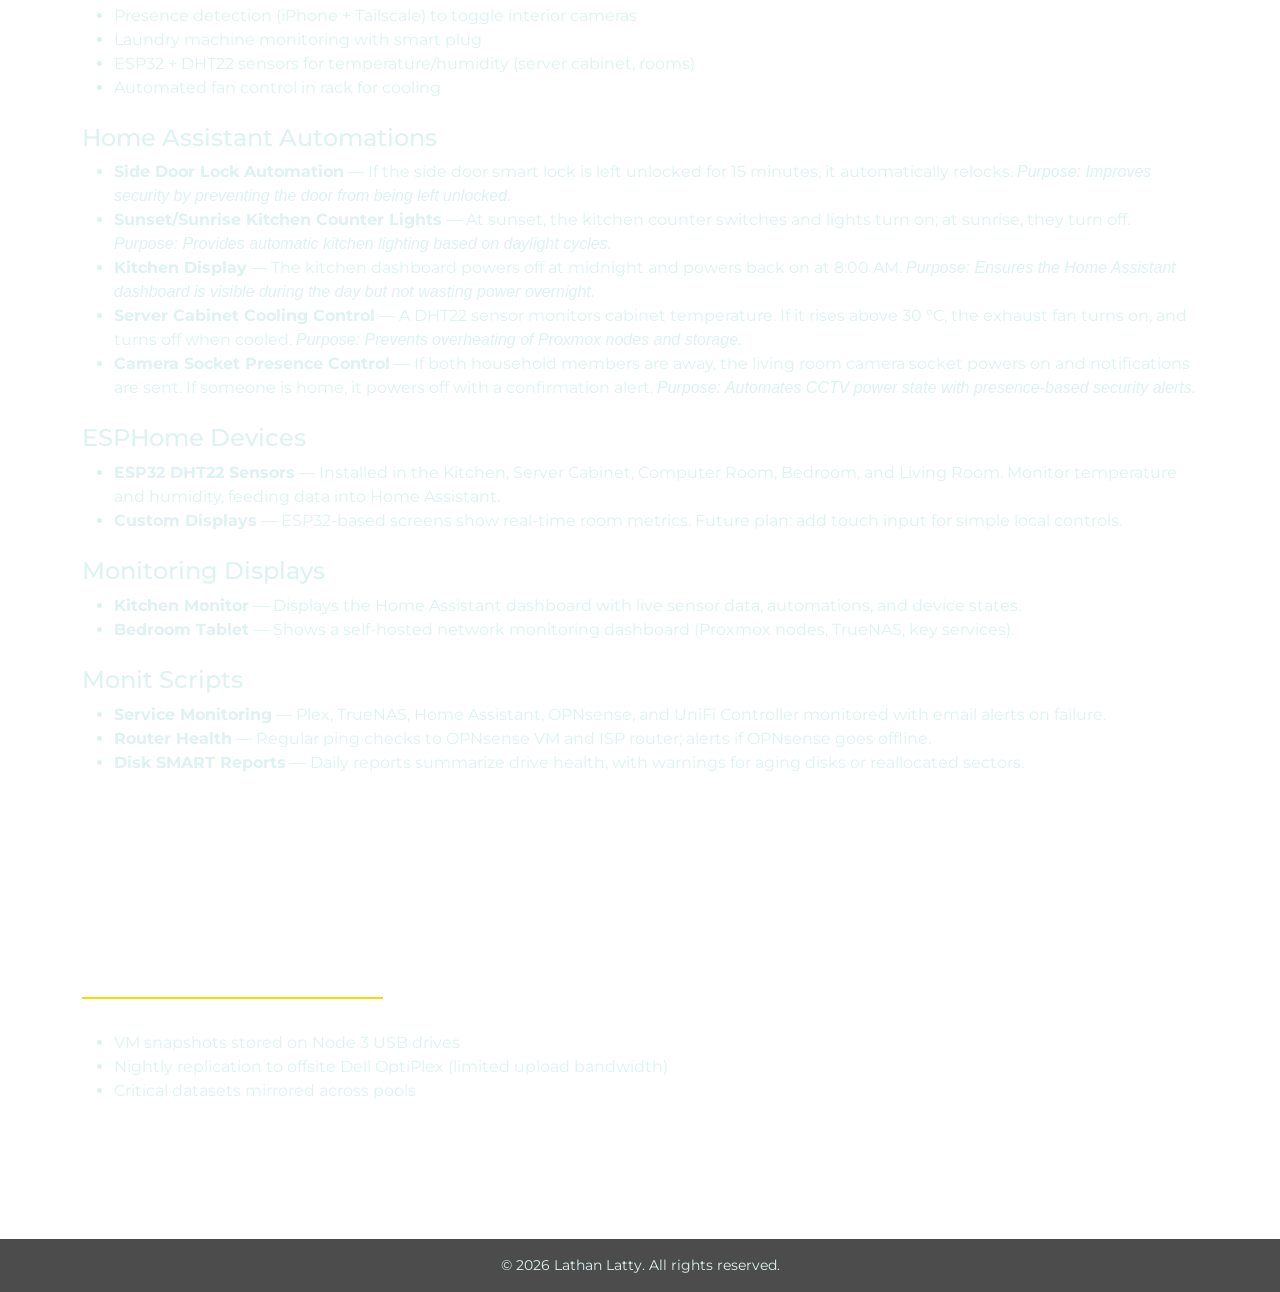
==== commit c027fcd4: "Update Homelab.html" ====
--- a/Homelab.html
+++ b/Homelab.html
@@ -195,7 +195,7 @@
 
        <!-- Slide 1 -->
 <div class="carousel-item active">
-  <img src="pictures/Project-Images/Homelab/lathans-network-map.updated-drawio-1.png" 
+  <img src="pictures/Project-Images/Homelab/Lathan's Network Map.Updated drawio/lathans-network-map.updated-drawio-1.png" 
        class="d-block w-100 rounded-3" alt="High-Level Network Topology">
   <div class="carousel-caption d-none d-md-block">
     <h5>High-Level Network Flow</h5>
@@ -205,7 +205,7 @@
 
 <!-- Slide 2 -->
 <div class="carousel-item">
-  <img src="pictures/Project-Images/Homelab/lathans-network-map.updated-drawio-3.png" 
+  <img src="pictures/Project-Images/Homelab/lathans-network-map.updated-drawio-5.png" 
        class="d-block w-100 rounded-3" alt="Rack Layout and Patch Panel">
   <div class="carousel-caption d-none d-md-block">
     <h5>Rack & Patch Panel View</h5>
@@ -395,3 +395,4 @@
 
 
 
+
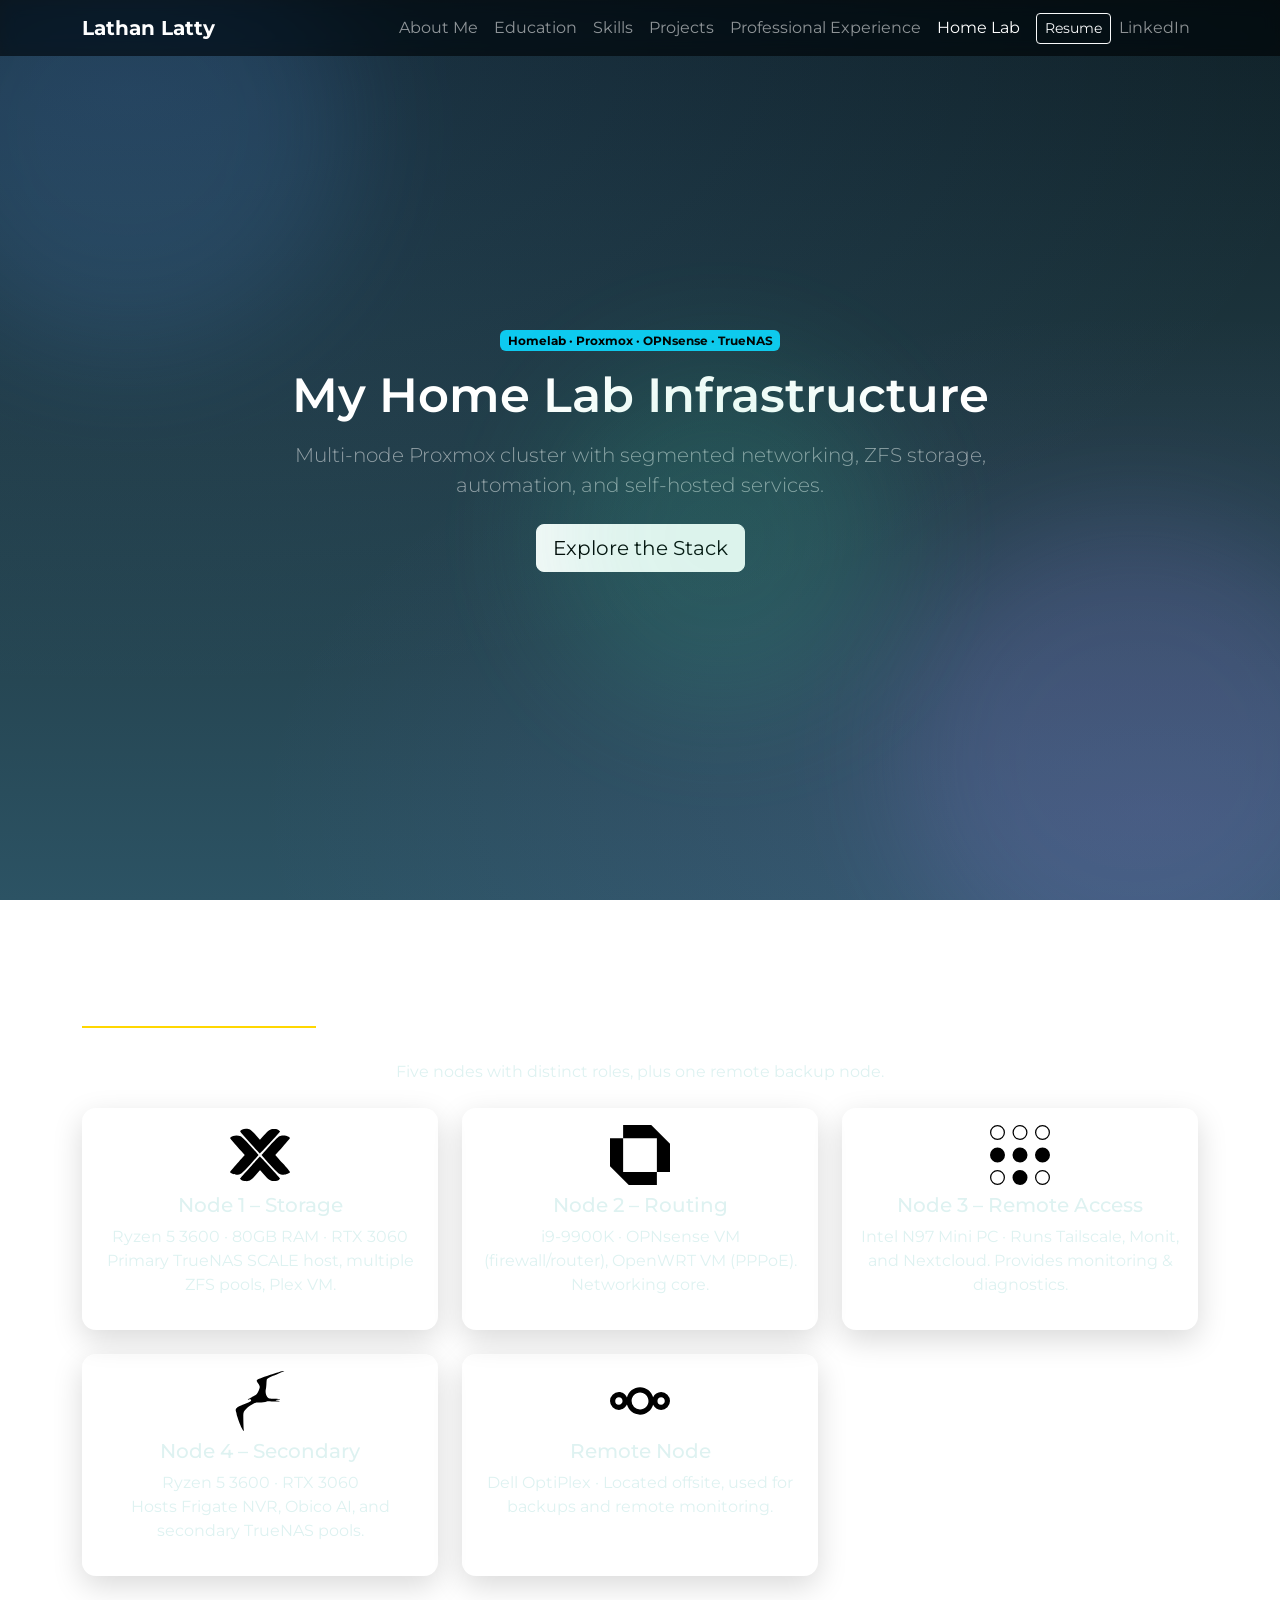
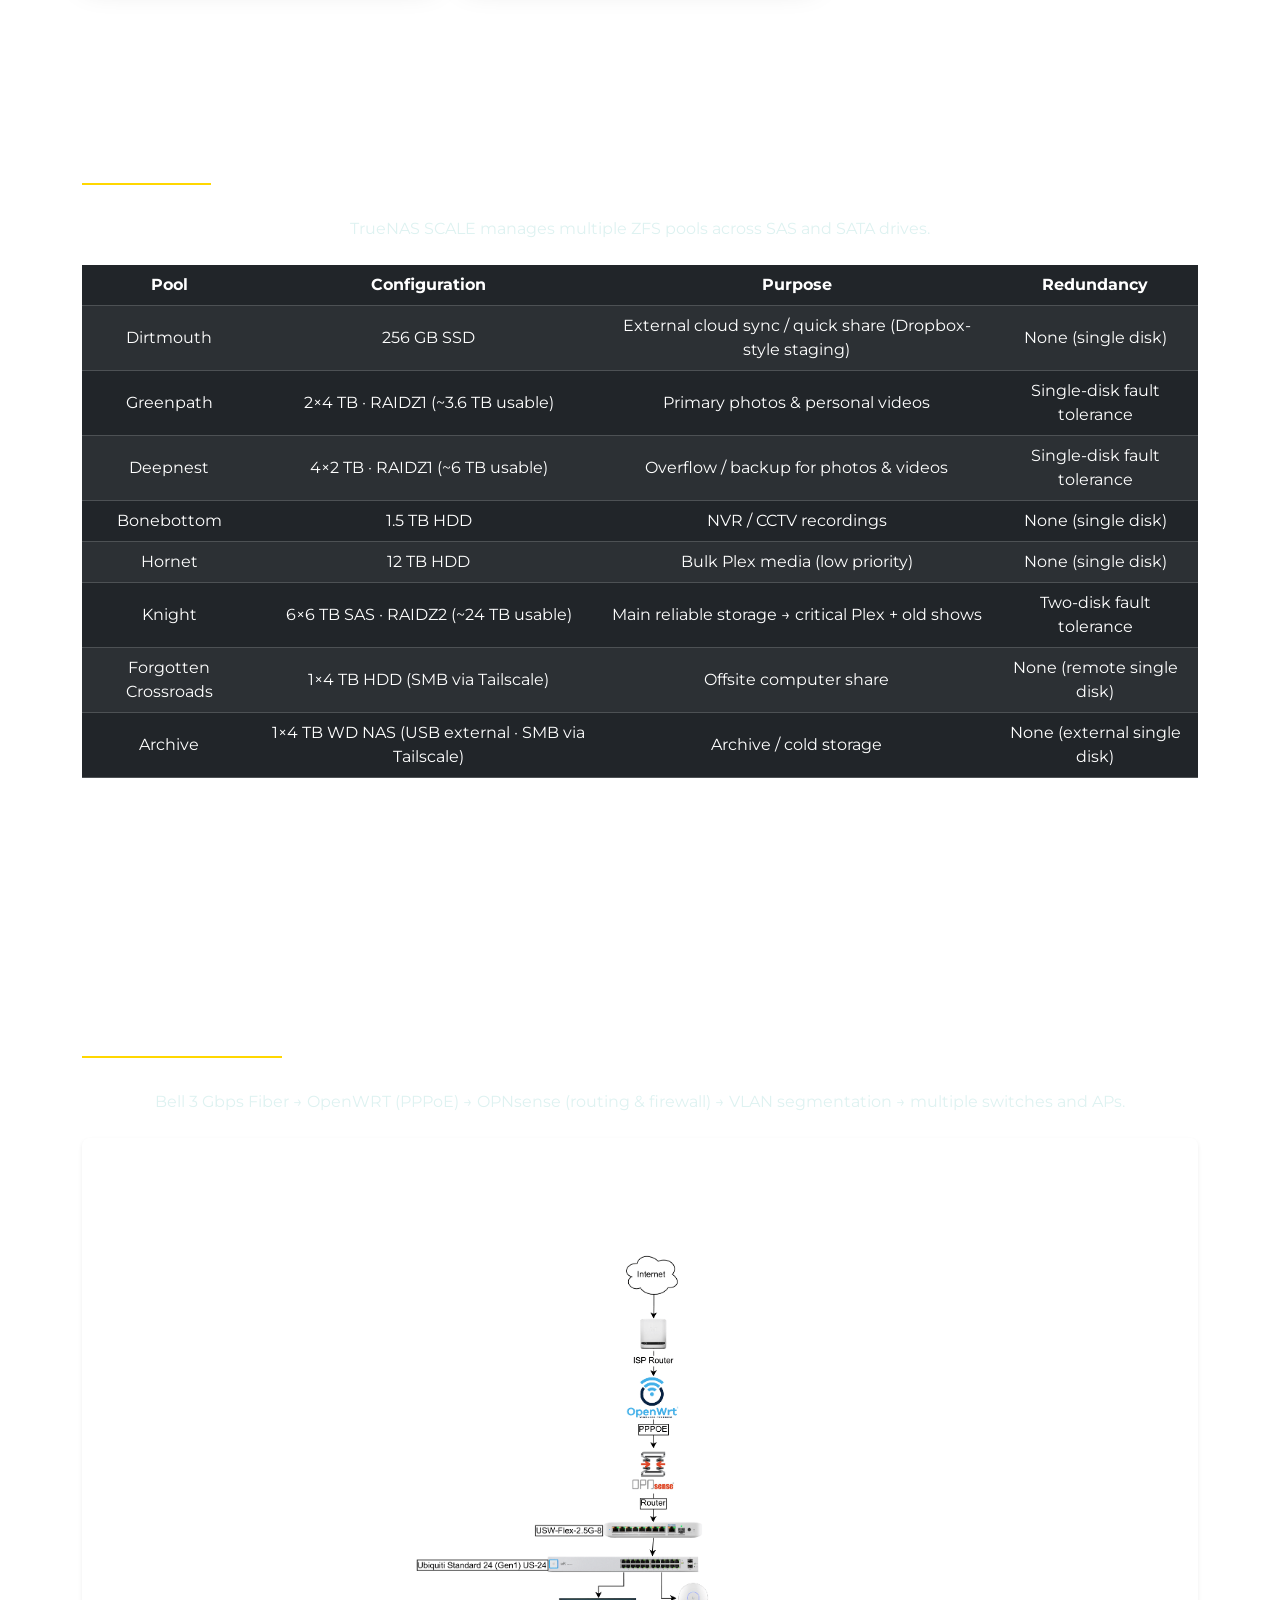
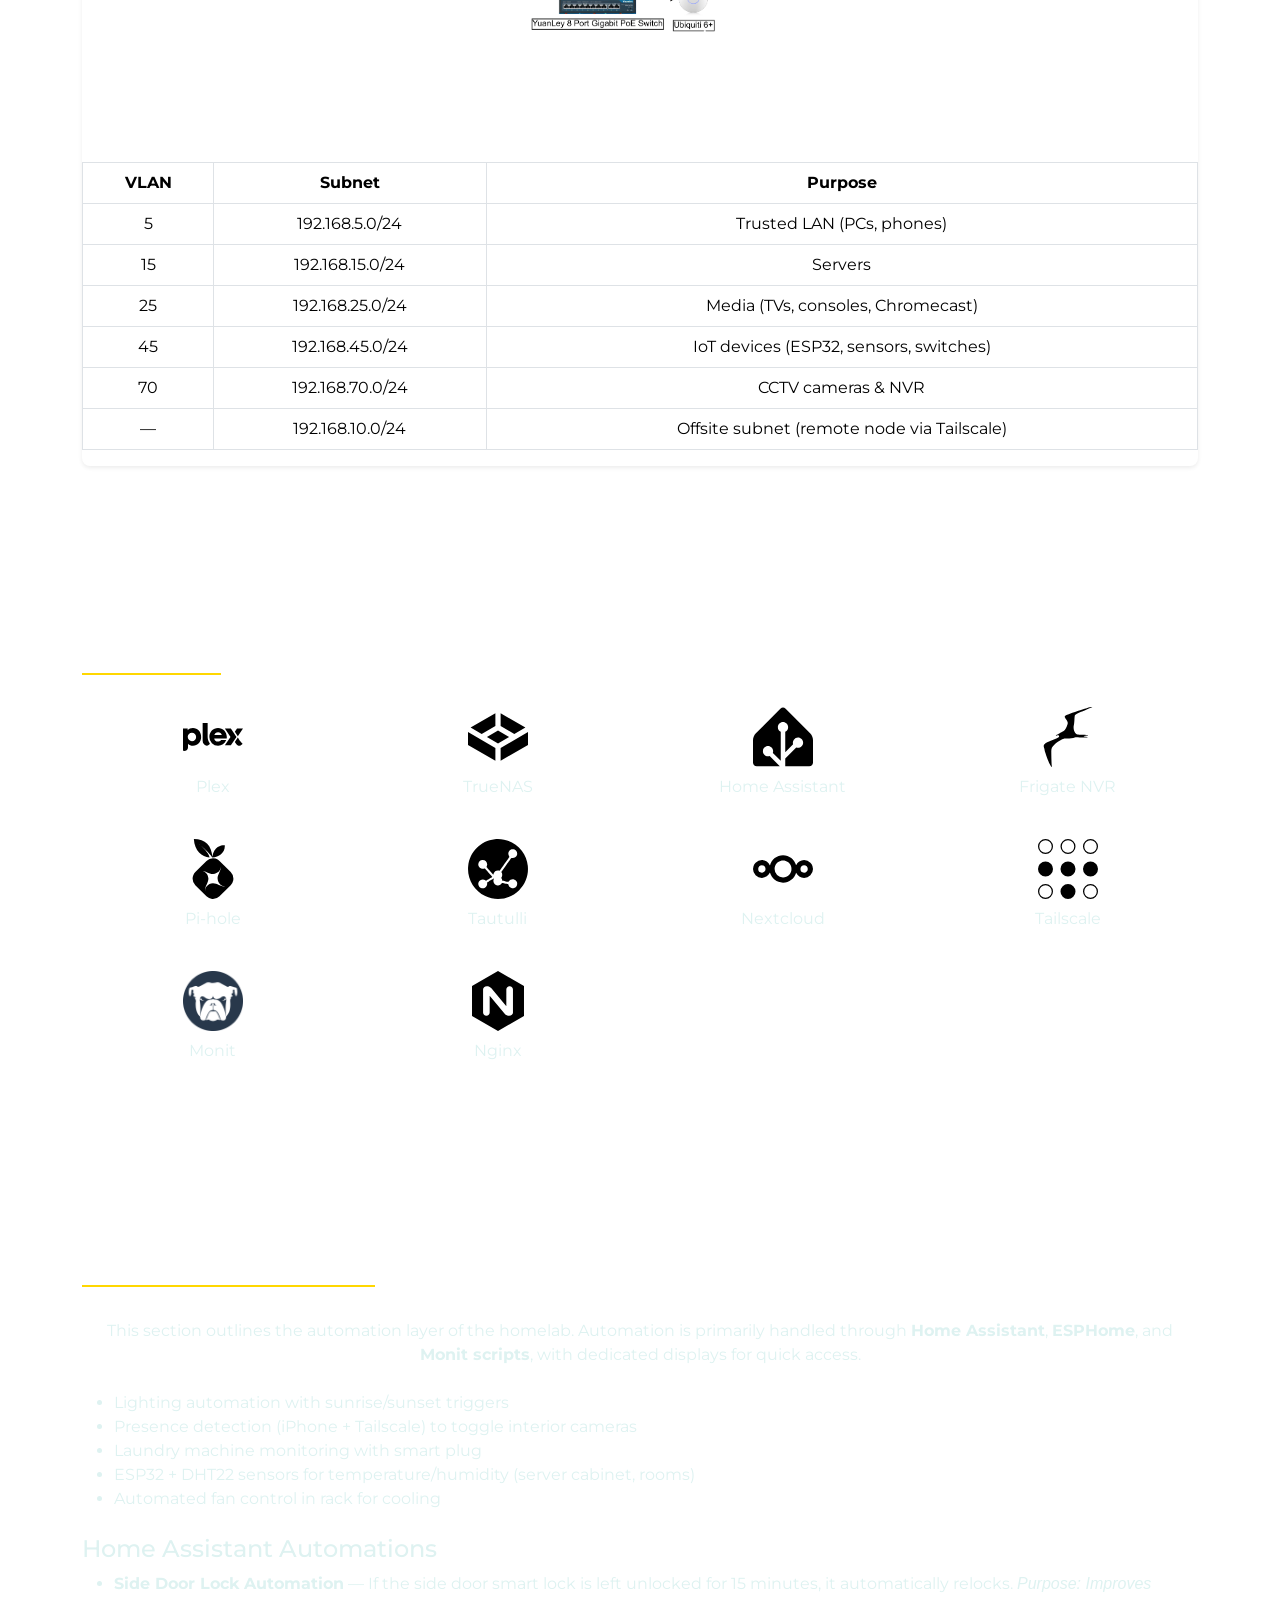
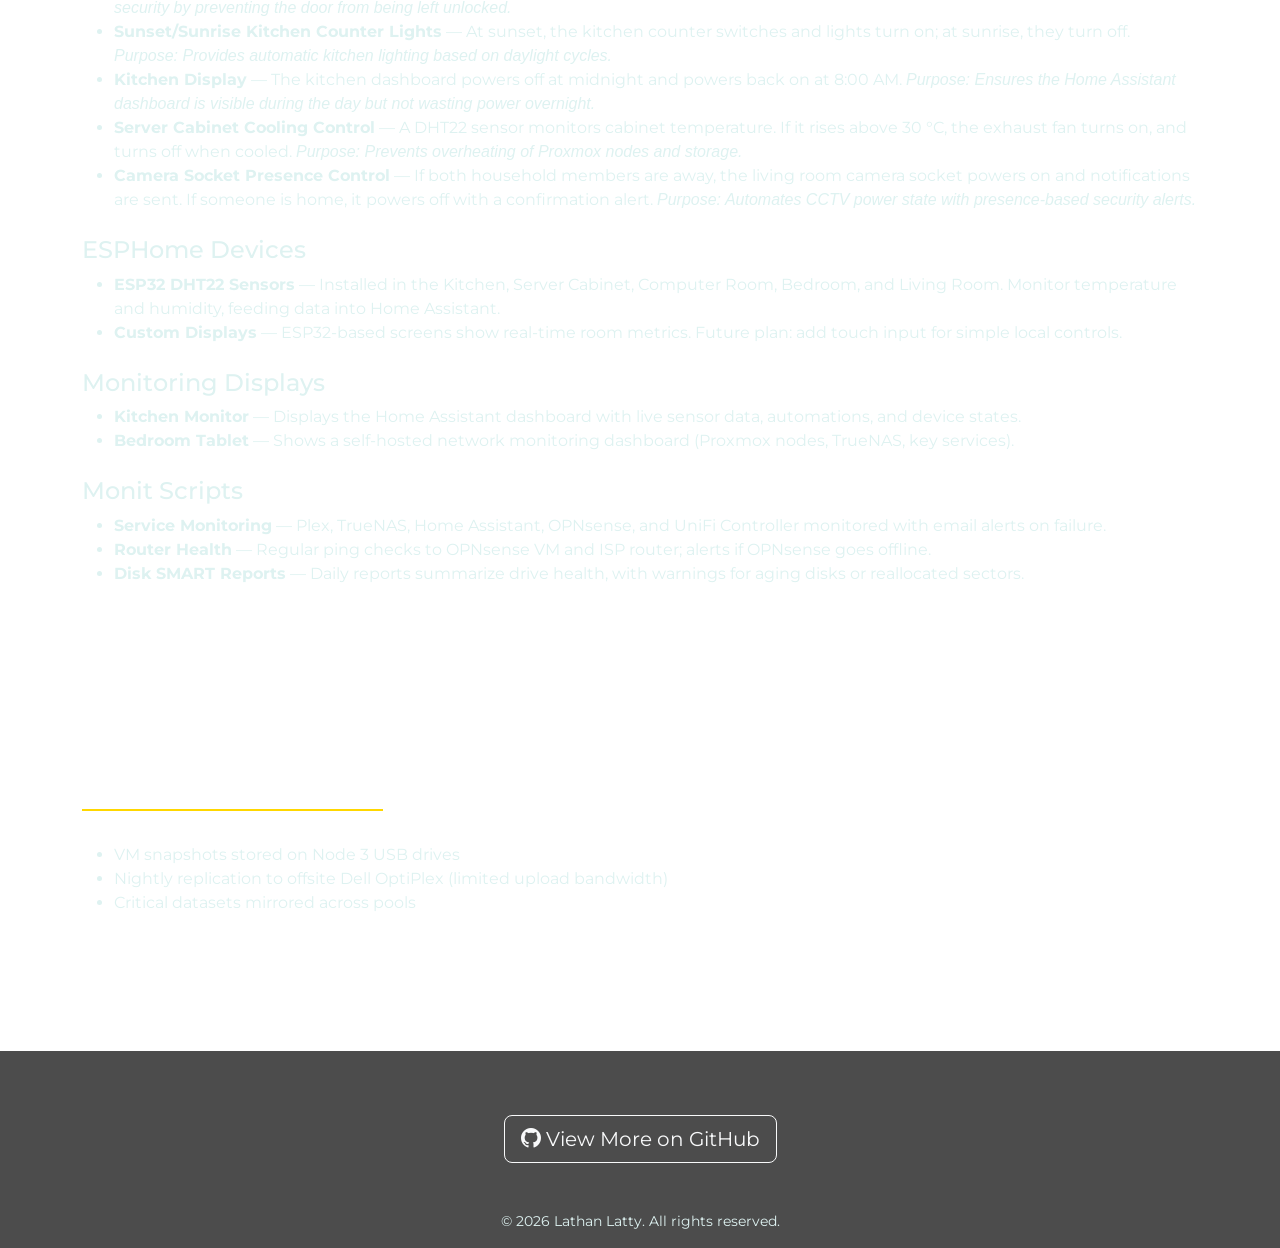
==== commit c9bc8269: "Update Homelab.html" ====
--- a/Homelab.html
+++ b/Homelab.html
@@ -3,6 +3,7 @@
 <head>
   <meta charset="UTF-8" />
   <meta name="viewport" content="width=device-width, initial-scale=1" />
+  <link rel="stylesheet" href="https://cdn.jsdelivr.net/npm/bootstrap-icons@1.11.3/font/bootstrap-icons.css">
   <title>Lathan’s Home Lab</title>
 
   <!-- Fonts & Bootstrap 5 -->
@@ -382,6 +383,15 @@
 
   <!-- Footer -->
   <footer class="py-3 text-center small">
+    <!-- GitHub Repositories Link -->
+<div class="text-center mt-5 mb-5">
+  <a href="https://github.com/Lathan157?tab=repositories" 
+     target="_blank" 
+     class="btn btn-outline-light btn-lg">
+    <i class="bi bi-github"></i> View More on GitHub
+  </a>
+</div>
+
     <div class="container">
       © <span id="year"></span> Lathan Latty. All rights reserved.
     </div>
@@ -396,3 +406,4 @@
 
 
 
+
--- a/styles.css
+++ b/styles.css
@@ -204,3 +204,10 @@
   transform: scale(1.2);
   filter: none; /* show original SVG colors on hover */
 }
+.carousel-item img {
+  max-height: 600px;   /* pick a height that works on your page */
+  object-fit: contain; /* scale down without cropping */
+  margin: 0 auto;      /* center horizontally */
+}
+
+
